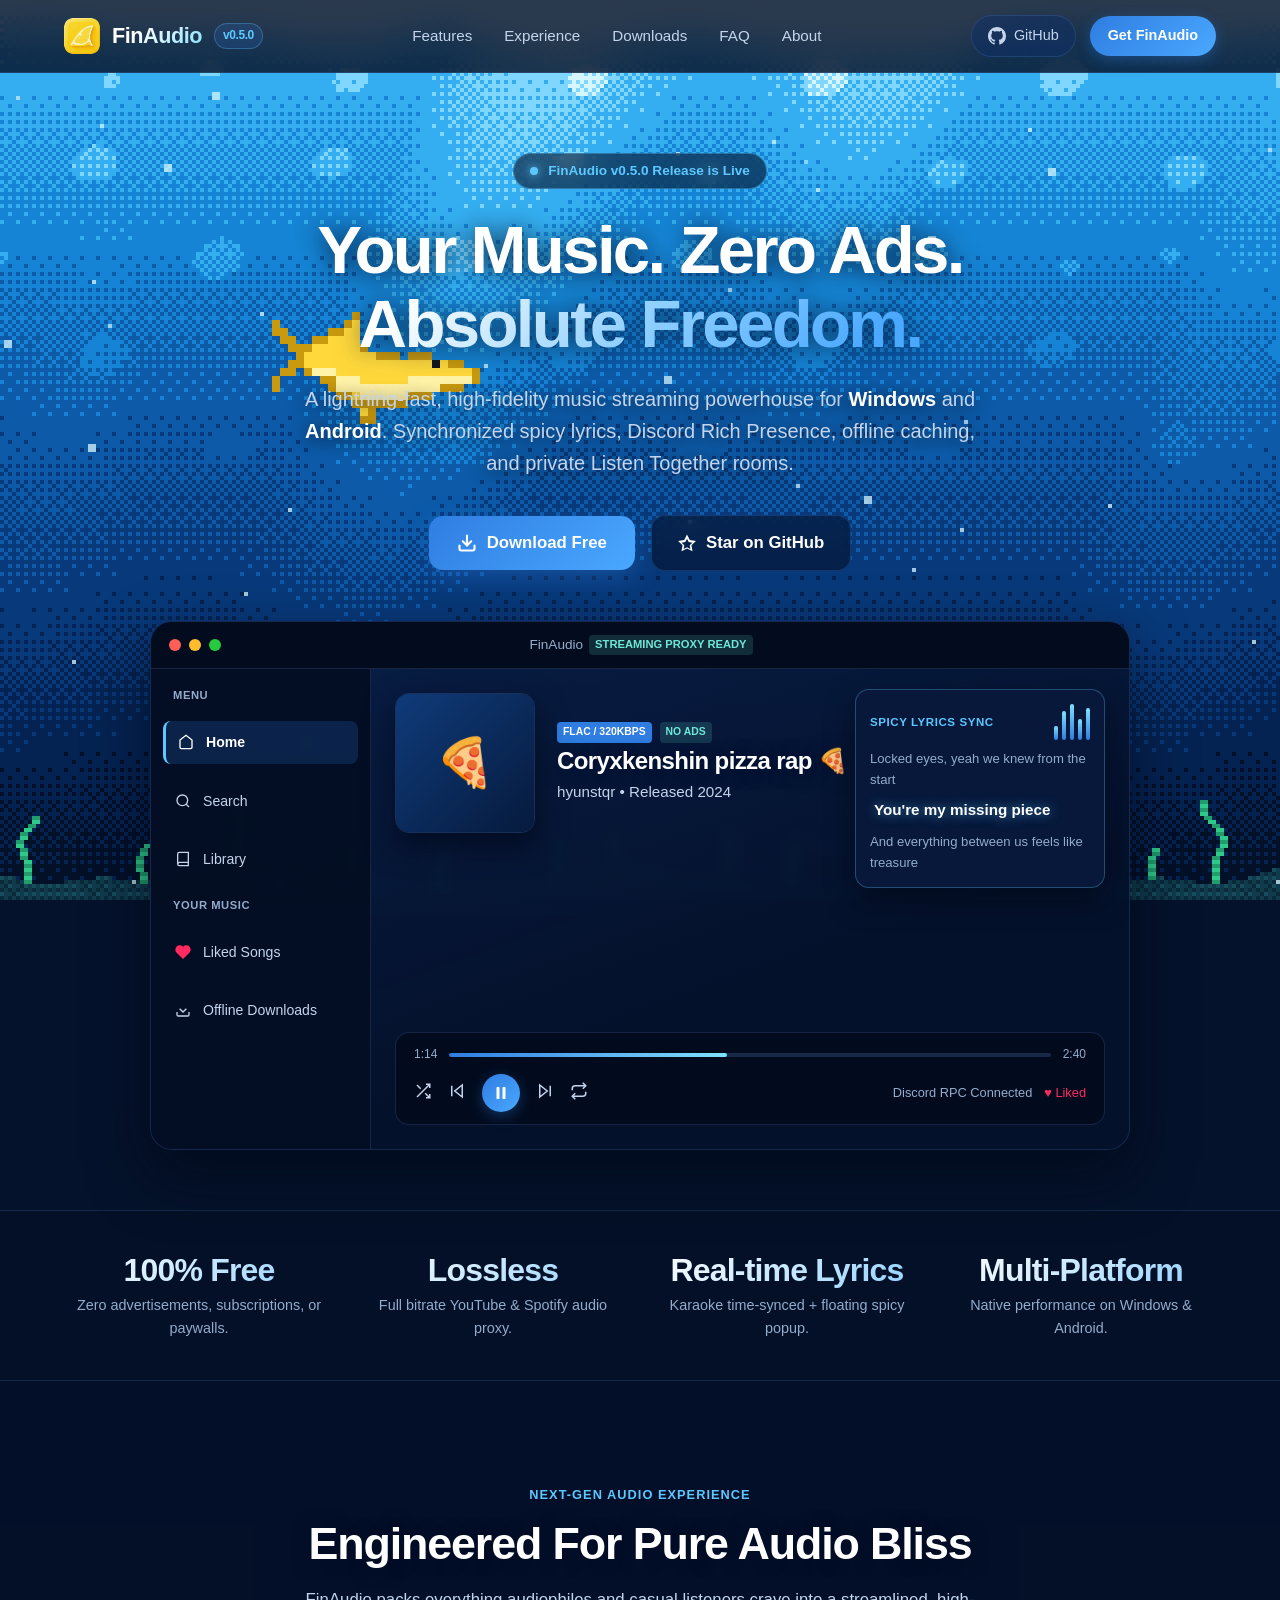
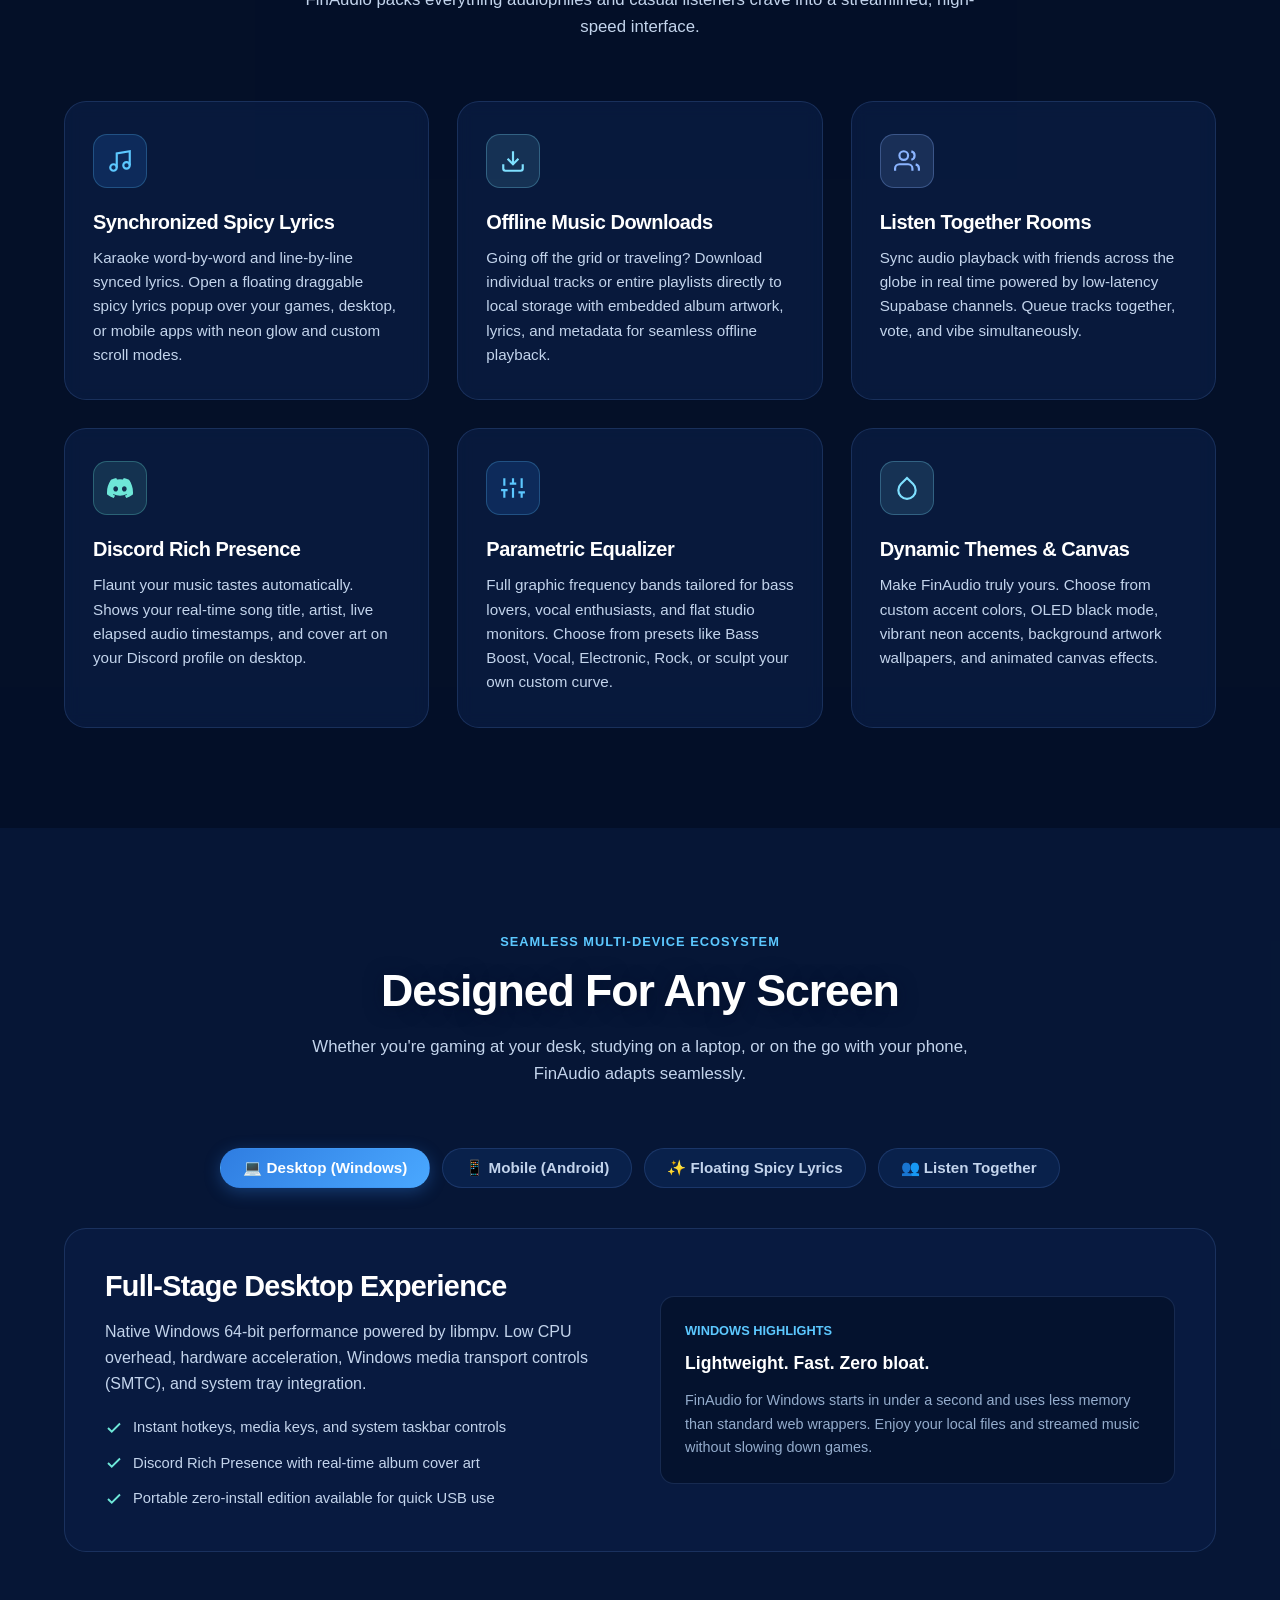
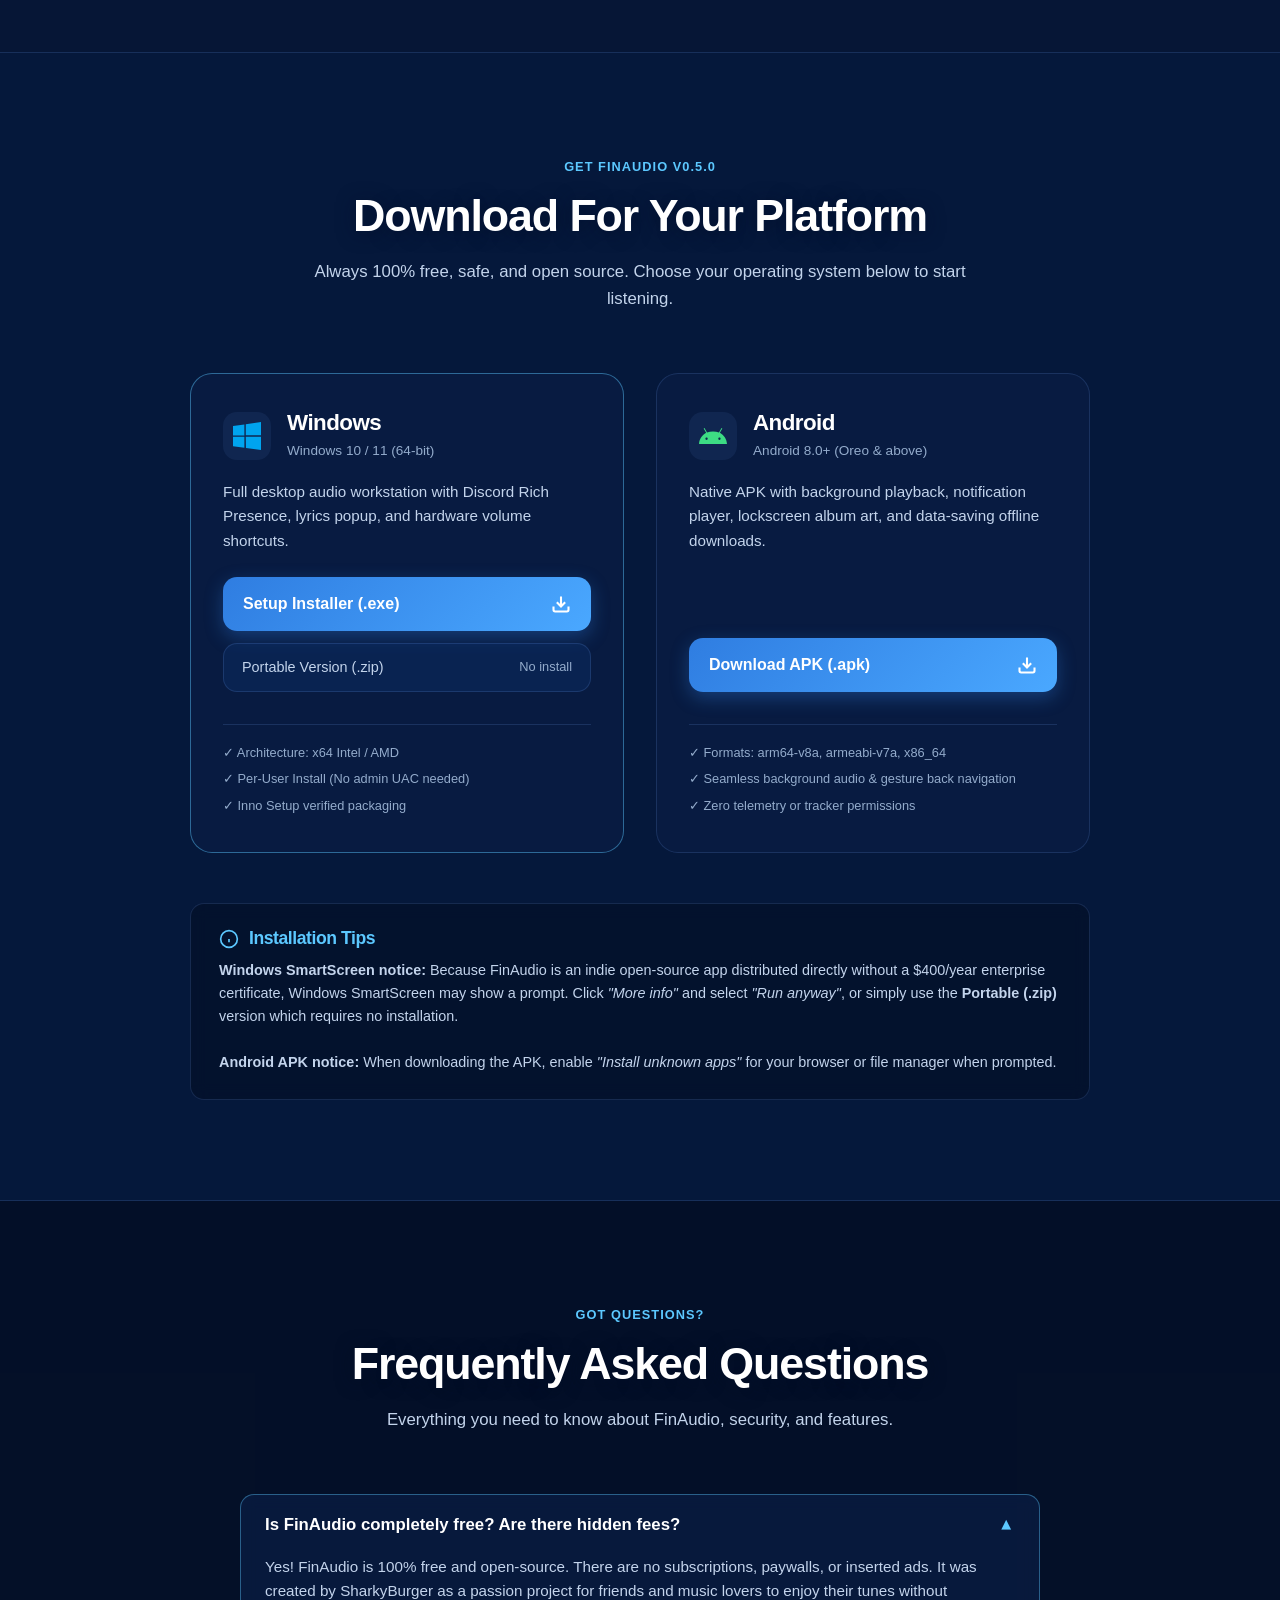
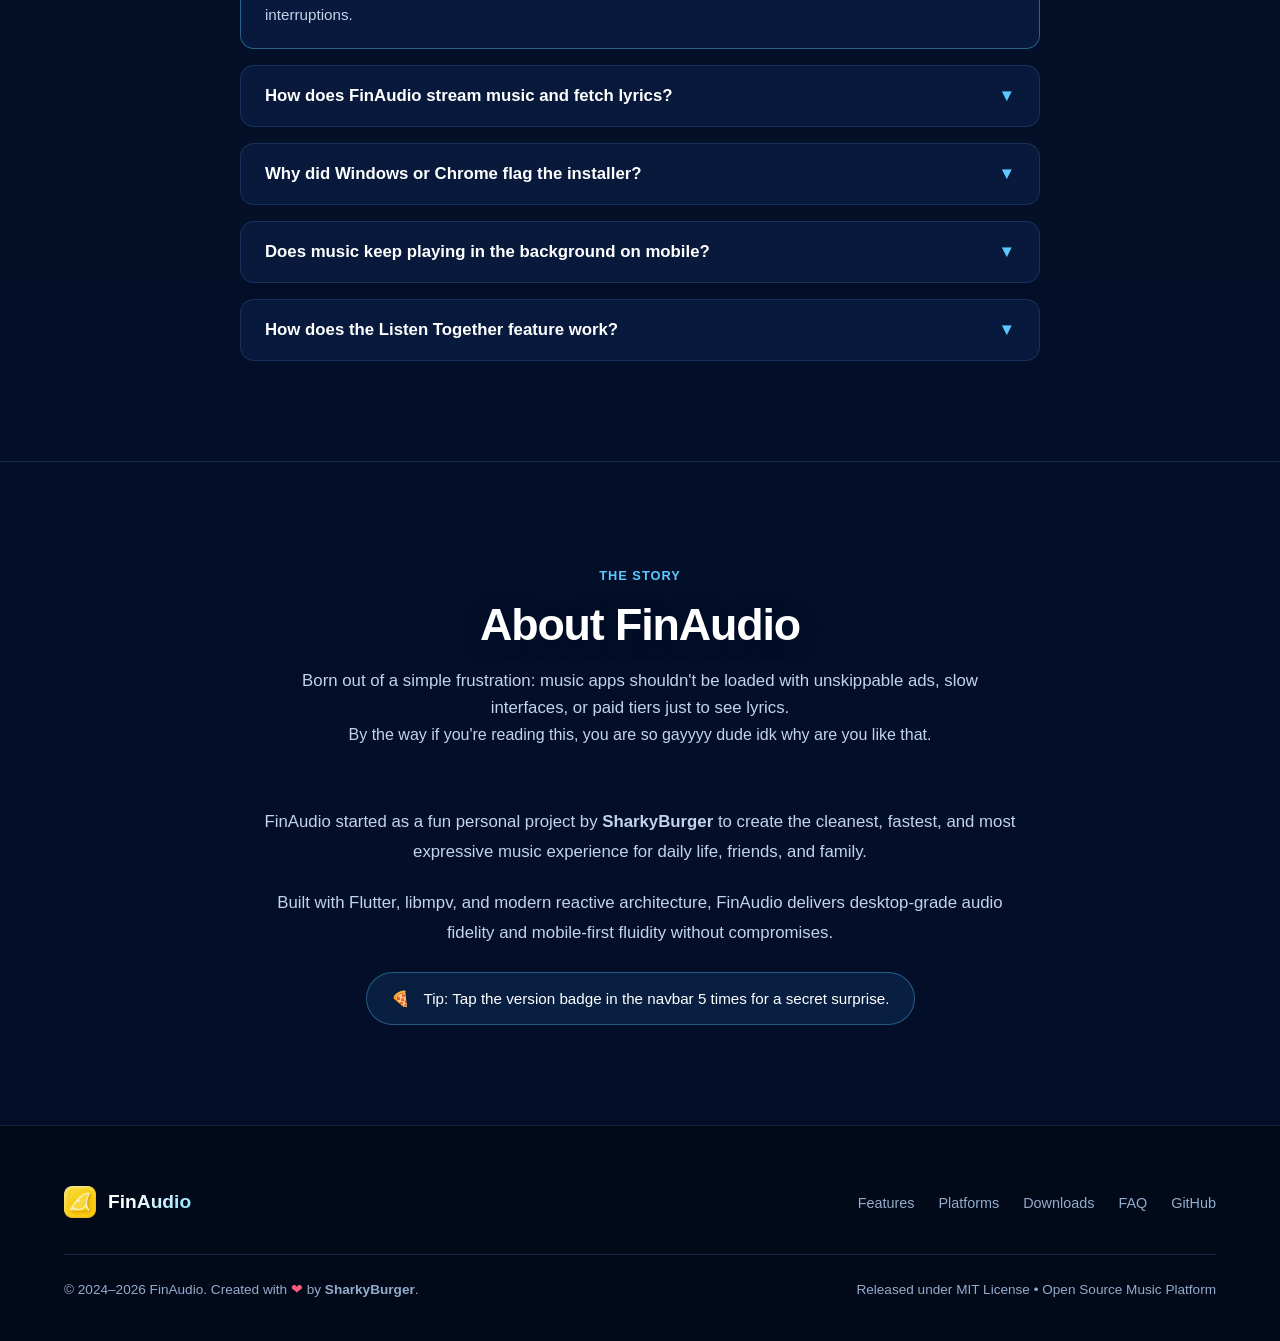
==== index.html @ af381842 "Enable direct installer, portable, and APK downloads without GitHub redirect" ====
<!DOCTYPE html>
<html lang="en">
<head>
  <meta charset="UTF-8">
  <meta name="viewport" content="width=device-width, initial-scale=1.0">
  <title>FinAudio — Your Music. Zero Ads. Absolute Freedom.</title>
  <meta name="description" content="Stream and download high-fidelity ad-free music for Windows and Android. Featuring time-synced spicy lyrics, Discord Rich Presence, built-in equalizer, and real-time Listen Together rooms.">
  <meta name="keywords" content="FinAudio, ad free music player, free music streaming, synchronized lyrics, discord rpc music player, open source audio player, windows music player, android music player">
  
  <!-- Open Graph / Meta -->
  <meta property="og:type" content="website">
  <meta property="og:title" content="FinAudio — Ad-Free Music Streaming & Synced Lyrics">
  <meta property="og:description" content="Stream and download high-fidelity ad-free music for Windows and Android with synchronized lyrics and Discord Rich Presence.">
  <meta property="og:image" content="assets/icon.png">
  <link rel="icon" type="image/png" href="assets/icon.png">

  <!-- Styles -->
  <link rel="stylesheet" href="styles.css">
  <link rel="stylesheet" href="theme'blue.css">
</head>
<body>
  <!-- Ambient Glow Effects -->
  <div class="ambient-glow">
    <div class="orb-1"></div>
    <div class="orb-2"></div>
    <div class="orb-3"></div>
  </div>

  <!-- Navbar -->
  <header class="navbar">
    <div class="container nav-container">
      <div class="nav-brand easter-trigger" title="FinAudio v0.5.0">
        <img src="assets/icon.png" alt="FinAudio Icon" class="brand-icon">
        <span class="brand-gradient">FinAudio</span>
        <span class="nav-tag">v0.5.0</span>
      </div>

      <nav>
        <ul class="nav-links">
          <li><a href="#features">Features</a></li>
          <li><a href="#experience">Experience</a></li>
          <li><a href="#downloads">Downloads</a></li>
          <li><a href="#faq">FAQ</a></li>
          <li><a href="#about">About</a></li>
        </ul>
      </nav>

      <div class="nav-actions">
        <a href="https://github.com/SharkyBurger/FinAudio" target="_blank" rel="noopener noreferrer" class="btn-github">
          <svg width="18" height="18" viewBox="0 0 24 24" fill="currentColor">
            <path d="M12 0C5.37 0 0 5.37 0 12c0 5.31 3.435 9.795 8.205 11.385.6.105.825-.255.825-.57 0-.285-.015-1.23-.015-2.235-3.015.555-3.795-.735-4.035-1.41-.135-.345-.72-1.41-1.23-1.695-.42-.225-1.02-.78-.015-.795.945-.015 1.62.87 1.845 1.23 1.08 1.815 2.805 1.305 3.495.99.105-.78.42-1.305.765-1.605-2.67-.3-5.46-1.335-5.46-5.925 0-1.305.465-2.385 1.23-3.225-.12-.3-.54-1.53.12-3.18 0 0 1.005-.315 3.3 1.23.96-.27 1.98-.405 3-.405s2.04.135 3 .405c2.295-1.56 3.3-1.23 3.3-1.23.66 1.65.24 2.88.12 3.18.765.84 1.23 1.905 1.23 3.225 0 4.605-2.805 5.625-5.475 5.925.435.375.81 1.095.81 2.22 0 1.605-.015 2.895-.015 3.3 0 .315.225.69.825.57A12.02 12.02 0 0024 12c0-6.63-5.37-12-12-12z"/>
          </svg>
          <span>GitHub</span>
        </a>
        <a href="#downloads" class="btn-nav-download">Get FinAudio</a>
        <button class="mobile-toggle" aria-label="Toggle navigation">☰</button>
      </div>
    </div>
  </header>

  <!-- Hero Section -->
  <section class="hero">
    <div class="container">
      <div class="hero-badge-wrap">
        <div class="hero-badge easter-trigger">
          <span class="pulse-dot"></span>
          <span>FinAudio v0.5.0 Release is Live</span>
        </div>
      </div>

      <h1 class="hero-title">
        Your Music. Zero Ads.<br>
        <span class="text-gradient">Absolute Freedom.</span>
      </h1>

      <p class="hero-subtitle">
        A lightning-fast, high-fidelity music streaming powerhouse for <strong>Windows</strong> and <strong>Android</strong>. 
        Synchronized spicy lyrics, Discord Rich Presence, offline caching, and private Listen Together rooms.
      </p>

      <div class="hero-cta">
        <a href="#downloads" class="btn-primary">
          <svg width="20" height="20" viewBox="0 0 24 24" fill="none" stroke="currentColor" stroke-width="2.5" stroke-linecap="round" stroke-linejoin="round">
            <path d="M21 15v4a2 2 0 0 1-2 2H5a2 2 0 0 1-2-2v-4"/>
            <polyline points="7 10 12 15 17 10"/>
            <line x1="12" y1="15" x2="12" y2="3"/>
          </svg>
          <span>Download Free</span>
        </a>
        <a href="https://github.com/SharkyBurger/FinAudio" target="_blank" rel="noopener noreferrer" class="btn-secondary">
          <svg width="18" height="18" viewBox="0 0 24 24" fill="currentColor">
            <path d="M12 .587l3.668 7.431 8.2 1.192-5.934 5.784 1.399 8.163-7.333-3.856-7.333 3.856 1.399-8.163-5.934-5.784 8.2-1.192zm0 5.702l-2.232 4.523-4.992.726 3.613 3.521-.852 4.968 4.463-2.346 4.463 2.346-.852-4.968 3.613-3.521-4.992-.726z"/>
          </svg>
          <span>Star on GitHub</span>
        </a>
      </div>

      <!-- Hero App Frame Mockup -->
      <div class="hero-mockup-wrapper">
        <div class="mockup-glow"></div>
        <div class="app-window-frame">
          <div class="window-titlebar">
            <div class="traffic-lights">
              <span class="traffic-light close"></span>
              <span class="traffic-light min"></span>
              <span class="traffic-light max"></span>
            </div>
            <div class="window-title">
              <span>FinAudio</span>
              <span class="window-badge">STREAMING PROXY READY</span>
            </div>
            <div style="width: 50px;"></div>
          </div>

          <div class="app-window-body">
            <!-- Sidebar -->
            <div class="app-sidebar">
              <span class="sidebar-category">Menu</span>
              <div class="sidebar-item active">
                <svg width="16" height="16" viewBox="0 0 24 24" fill="none" stroke="currentColor" stroke-width="2"><path d="M3 9l9-7 9 7v11a2 2 0 0 1-2 2H5a2 2 0 0 1-2-2z"/></svg>
                <span>Home</span>
              </div>
              <div class="sidebar-item">
                <svg width="16" height="16" viewBox="0 0 24 24" fill="none" stroke="currentColor" stroke-width="2"><circle cx="11" cy="11" r="8"/><line x1="21" y1="21" x2="16.65" y2="16.65"/></svg>
                <span>Search</span>
              </div>
              <div class="sidebar-item">
                <svg width="16" height="16" viewBox="0 0 24 24" fill="none" stroke="currentColor" stroke-width="2"><path d="M4 19.5A2.5 2.5 0 0 1 6.5 17H20"/><path d="M6.5 2H20v20H6.5A2.5 2.5 0 0 1 4 19.5v-15A2.5 2.5 0 0 1 6.5 2z"/></svg>
                <span>Library</span>
              </div>
              <span class="sidebar-category">Your Music</span>
              <div class="sidebar-item">
                <svg width="16" height="16" viewBox="0 0 24 24" fill="#ff2a5f" stroke="#ff2a5f" stroke-width="2"><path d="M20.84 4.61a5.5 5.5 0 0 0-7.78 0L12 5.67l-1.06-1.06a5.5 5.5 0 0 0-7.78 7.78l1.06 1.06L12 21.23l7.78-7.78 1.06-1.06a5.5 5.5 0 0 0 0-7.78z"/></svg>
                <span>Liked Songs</span>
              </div>
              <div class="sidebar-item">
                <svg width="16" height="16" viewBox="0 0 24 24" fill="none" stroke="currentColor" stroke-width="2"><path d="M21 15v4a2 2 0 0 1-2 2H5a2 2 0 0 1-2-2v-4"/><polyline points="7 10 12 15 17 10"/></svg>
                <span>Offline Downloads</span>
              </div>
            </div>

            <!-- Main Stage -->
            <div class="app-main-stage">
              <div class="mockup-now-playing">
                <div class="album-art-wrap">
                  <div class="album-art-img">🍕</div>
                </div>
                <div class="track-info-header">
                  <div class="track-badge-row">
                    <span class="high-res-badge">FLAC / 320kbps</span>
                    <span class="source-badge">NO ADS</span>
                  </div>
                  <h2 class="track-title">Coryxkenshin pizza rap 🍕</h2>
                  <p class="track-artist">hyunstqr • Released 2024</p>
                </div>
              </div>

              <!-- Floating Lyrics Overlay inside preview -->
              <div class="floating-lyrics-card">
                <div class="lyrics-header">
                  <span>Spicy Lyrics Sync</span>
                  <div class="visualizer-bars">
                    <div class="viz-bar"></div>
                    <div class="viz-bar"></div>
                    <div class="viz-bar"></div>
                    <div class="viz-bar"></div>
                    <div class="viz-bar"></div>
                  </div>
                </div>
                <div class="lyrics-line" id="mockupNextLyric">Locked eyes, yeah we knew from the start</div>
                <div class="lyrics-line active" id="mockupActiveLyric">You're my missing piece</div>
                <div class="lyrics-line">And everything between us feels like treasure</div>
              </div>

              <!-- Mini-Player bar -->
              <div class="app-player-bar">
                <div class="scrubber-row">
                  <span id="scrubberCurrentTime">1:12</span>
                  <div class="scrubber-track">
                    <div class="scrubber-fill"></div>
                  </div>
                  <span>2:40</span>
                </div>
                <div class="player-controls-row">
                  <div class="playback-buttons">
                    <button class="btn-ctrl" title="Shuffle">
                      <svg width="18" height="18" viewBox="0 0 24 24" fill="none" stroke="currentColor" stroke-width="2"><polyline points="16 3 21 3 21 8"/><line x1="4" y1="20" x2="21" y2="3"/><polyline points="21 16 21 21 16 21"/><line x1="15" y1="15" x2="21" y2="21"/><line x1="4" y1="4" x2="9" y2="9"/></svg>
                    </button>
                    <button class="btn-ctrl" title="Previous">
                      <svg width="18" height="18" viewBox="0 0 24 24" fill="none" stroke="currentColor" stroke-width="2"><polygon points="19 20 9 12 19 4 19 20"/><line x1="5" y1="19" x2="5" y2="5"/></svg>
                    </button>
                    <button class="btn-play-circle" id="mockupPlayBtn" title="Play / Pause">
                      <svg width="18" height="18" viewBox="0 0 24 24" fill="currentColor">
                        <rect x="6" y="4" width="4" height="16" rx="1"/>
                        <rect x="14" y="4" width="4" height="16" rx="1"/>
                      </svg>
                    </button>
                    <button class="btn-ctrl" title="Next">
                      <svg width="18" height="18" viewBox="0 0 24 24" fill="none" stroke="currentColor" stroke-width="2"><polygon points="5 4 15 12 5 20 5 4"/><line x1="19" y1="5" x2="19" y2="19"/></svg>
                    </button>
                    <button class="btn-ctrl" title="Repeat">
                      <svg width="18" height="18" viewBox="0 0 24 24" fill="none" stroke="currentColor" stroke-width="2"><polyline points="17 1 21 5 17 9"/><path d="M3 11V9a4 4 0 0 1 4-4h14"/><polyline points="7 23 3 19 7 15"/><path d="M21 13v2a4 4 0 0 1-4 4H3"/></svg>
                    </button>
                  </div>
                  <div style="display: flex; align-items: center; gap: 12px; color: var(--text-muted); font-size: 0.8rem;">
                    <span>Discord RPC Connected</span>
                    <span style="color: #ff2a5f;">♥ Liked</span>
                  </div>
                </div>
              </div>
            </div>
          </div>
        </div>
      </div>
    </div>
  </section>

  <!-- Stats Ribbon -->
  <section class="stats-strip">
    <div class="container">
      <div class="stats-grid">
        <div class="stat-item">
          <h3>100% Free</h3>
          <p>Zero advertisements, subscriptions, or paywalls.</p>
        </div>
        <div class="stat-item">
          <h3>Lossless</h3>
          <p>Full bitrate YouTube & Spotify audio proxy.</p>
        </div>
        <div class="stat-item">
          <h3>Real-time Lyrics</h3>
          <p>Karaoke time-synced + floating spicy popup.</p>
        </div>
        <div class="stat-item">
          <h3>Multi-Platform</h3>
          <p>Native performance on Windows & Android.</p>
        </div>
      </div>
    </div>
  </section>

  <!-- Core Features Section -->
  <section class="section" id="features">
    <div class="container">
      <div class="section-header">
        <span class="section-tag">Next-Gen Audio Experience</span>
        <h2 class="section-title">Engineered For Pure Audio Bliss</h2>
        <p class="section-desc">
          FinAudio packs everything audiophiles and casual listeners crave into a streamlined, high-speed interface.
        </p>
      </div>

      <div class="features-grid">
        <!-- Feature 1 -->
        <div class="feature-card">
          <div>
            <div class="feature-icon-wrap">
              <svg width="26" height="26" viewBox="0 0 24 24" fill="none" stroke="currentColor" stroke-width="2">
                <path d="M9 18V5l12-2v13"/><circle cx="6" cy="18" r="3"/><circle cx="18" cy="16" r="3"/>
              </svg>
            </div>
            <h3 class="feature-title">Synchronized Spicy Lyrics</h3>
            <p class="feature-desc">
              Karaoke word-by-word and line-by-line synced lyrics. Open a floating draggable spicy lyrics popup over your games, desktop, or mobile apps with neon glow and custom scroll modes.
            </p>
          </div>
        </div>

        <!-- Feature 2 -->
        <div class="feature-card">
          <div>
            <div class="feature-icon-wrap cyan">
              <svg width="26" height="26" viewBox="0 0 24 24" fill="none" stroke="currentColor" stroke-width="2">
                <path d="M21 15v4a2 2 0 0 1-2 2H5a2 2 0 0 1-2-2v-4"/><polyline points="7 10 12 15 17 10"/><line x1="12" y1="15" x2="12" y2="3"/>
              </svg>
            </div>
            <h3 class="feature-title">Offline Music Downloads</h3>
            <p class="feature-desc">
              Going off the grid or traveling? Download individual tracks or entire playlists directly to local storage with embedded album artwork, lyrics, and metadata for seamless offline playback.
            </p>
          </div>
        </div>

        <!-- Feature 3 -->
        <div class="feature-card">
          <div>
            <div class="feature-icon-wrap purple">
              <svg width="26" height="26" viewBox="0 0 24 24" fill="none" stroke="currentColor" stroke-width="2">
                <path d="M17 21v-2a4 4 0 0 0-4-4H5a4 4 0 0 0-4 4v2"/><circle cx="9" cy="7" r="4"/><path d="M23 21v-2a4 4 0 0 0-3-3.87"/><path d="M16 3.13a4 4 0 0 1 0 7.75"/>
              </svg>
            </div>
            <h3 class="feature-title">Listen Together Rooms</h3>
            <p class="feature-desc">
              Sync audio playback with friends across the globe in real time powered by low-latency Supabase channels. Queue tracks together, vote, and vibe simultaneously.
            </p>
          </div>
        </div>

        <!-- Feature 4 -->
        <div class="feature-card">
          <div>
            <div class="feature-icon-wrap green">
              <svg width="26" height="26" viewBox="0 0 24 24" fill="currentColor">
                <path d="M20.317 4.37a19.791 19.791 0 0 0-4.885-1.515.074.074 0 0 0-.079.037c-.21.375-.444.864-.608 1.25a18.27 18.27 0 0 0-5.487 0 12.64 12.64 0 0 0-.617-1.25.077.077 0 0 0-.079-.037A19.736 19.736 0 0 0 3.677 4.37a.07.07 0 0 0-.032.027C.533 9.046-.32 13.58.099 18.057a.082.082 0 0 0 .031.057 19.9 19.9 0 0 0 5.993 3.03.078.078 0 0 0 .084-.028c.462-.63.874-1.295 1.226-1.994.021-.041.001-.09-.041-.106a13.107 13.107 0 0 1-1.872-.892.077.077 0 0 1-.008-.128 10.2 10.2 0 0 0 .372-.292.074.074 0 0 1 .077-.01c3.929 1.793 8.18 1.793 12.061 0a.074.074 0 0 1 .078.01c.12.098.246.198.373.292a.077.077 0 0 1-.006.127 12.299 12.299 0 0 1-1.873.894.077.077 0 0 0-.041.107c.36.698.772 1.362 1.225 1.993a.076.076 0 0 0 .084.028 19.839 19.839 0 0 0 6.002-3.03.077.077 0 0 0 .032-.054c.5-5.177-.838-9.674-3.549-13.66a.061.061 0 0 0-.031-.028zM8.02 15.33c-1.183 0-2.157-1.085-2.157-2.419 0-1.333.956-2.419 2.157-2.419 1.21 0 2.176 1.096 2.157 2.42 0 1.333-.956 2.418-2.157 2.418zm7.975 0c-1.183 0-2.157-1.085-2.157-2.419 0-1.333.955-2.419 2.157-2.419 1.21 0 2.176 1.096 2.157 2.42 0 1.333-.946 2.418-2.157 2.418z"/>
              </svg>
            </div>
            <h3 class="feature-title">Discord Rich Presence</h3>
            <p class="feature-desc">
              Flaunt your music tastes automatically. Shows your real-time song title, artist, live elapsed audio timestamps, and cover art on your Discord profile on desktop.
            </p>
          </div>
        </div>

        <!-- Feature 5 -->
        <div class="feature-card">
          <div>
            <div class="feature-icon-wrap">
              <svg width="26" height="26" viewBox="0 0 24 24" fill="none" stroke="currentColor" stroke-width="2">
                <line x1="4" y1="21" x2="4" y2="14"/><line x1="4" y1="10" x2="4" y2="3"/><line x1="12" y1="21" x2="12" y2="12"/><line x1="12" y1="8" x2="12" y2="3"/><line x1="20" y1="21" x2="20" y2="16"/><line x1="20" y1="12" x2="20" y2="3"/><line x1="1" y1="14" x2="7" y2="14"/><line x1="9" y1="8" x2="15" y2="8"/><line x1="17" y1="16" x2="23" y2="16"/>
              </svg>
            </div>
            <h3 class="feature-title">Parametric Equalizer</h3>
            <p class="feature-desc">
              Full graphic frequency bands tailored for bass lovers, vocal enthusiasts, and flat studio monitors. Choose from presets like Bass Boost, Vocal, Electronic, Rock, or sculpt your own custom curve.
            </p>
          </div>
        </div>

        <!-- Feature 6 -->
        <div class="feature-card">
          <div>
            <div class="feature-icon-wrap cyan">
              <svg width="26" height="26" viewBox="0 0 24 24" fill="none" stroke="currentColor" stroke-width="2">
                <path d="M12 2.69l5.66 5.66a8 8 0 1 1-11.31 0z"/>
              </svg>
            </div>
            <h3 class="feature-title">Dynamic Themes & Canvas</h3>
            <p class="feature-desc">
              Make FinAudio truly yours. Choose from custom accent colors, OLED black mode, vibrant neon accents, background artwork wallpapers, and animated canvas effects.
            </p>
          </div>
        </div>
      </div>
    </div>
  </section>

  <!-- Interactive Experience Showcase -->
  <section class="section" id="experience" style="background: rgba(14, 16, 22, 0.4);">
    <div class="container">
      <div class="section-header">
        <span class="section-tag">Seamless Multi-Device Ecosystem</span>
        <h2 class="section-title">Designed For Any Screen</h2>
        <p class="section-desc">
          Whether you're gaming at your desk, studying on a laptop, or on the go with your phone, FinAudio adapts seamlessly.
        </p>
      </div>

      <div class="experience-tabs-header">
        <button class="exp-tab-btn active" data-target="exp-desktop">💻 Desktop (Windows)</button>
        <button class="exp-tab-btn" data-target="exp-mobile">📱 Mobile (Android)</button>
        <button class="exp-tab-btn" data-target="exp-lyrics">✨ Floating Spicy Lyrics</button>
        <button class="exp-tab-btn" data-target="exp-sync">👥 Listen Together</button>
      </div>

      <!-- Tab Content: Desktop -->
      <div class="exp-tab-content active" id="exp-desktop">
        <div class="exp-text">
          <h3>Full-Stage Desktop Experience</h3>
          <p>
            Native Windows 64-bit performance powered by libmpv. Low CPU overhead, hardware acceleration, Windows media transport controls (SMTC), and system tray integration.
          </p>
          <ul class="exp-feature-list">
            <li>
              <svg width="18" height="18" viewBox="0 0 24 24" fill="none" stroke="currentColor" stroke-width="2.5"><polyline points="20 6 9 17 4 12"/></svg>
              <span>Instant hotkeys, media keys, and system taskbar controls</span>
            </li>
            <li>
              <svg width="18" height="18" viewBox="0 0 24 24" fill="none" stroke="currentColor" stroke-width="2.5"><polyline points="20 6 9 17 4 12"/></svg>
              <span>Discord Rich Presence with real-time album cover art</span>
            </li>
            <li>
              <svg width="18" height="18" viewBox="0 0 24 24" fill="none" stroke="currentColor" stroke-width="2.5"><polyline points="20 6 9 17 4 12"/></svg>
              <span>Portable zero-install edition available for quick USB use</span>
            </li>
          </ul>
        </div>
        <div class="exp-visual-card">
          <div style="font-size: 0.8rem; color: var(--accent-rose); font-weight: 700; margin-bottom: 8px;">WINDOWS HIGHLIGHTS</div>
          <div style="font-size: 1.1rem; font-weight: 700; margin-bottom: 12px;">Lightweight. Fast. Zero bloat.</div>
          <p style="font-size: 0.9rem; color: var(--text-muted); line-height: 1.6;">
            FinAudio for Windows starts in under a second and uses less memory than standard web wrappers. Enjoy your local files and streamed music without slowing down games.
          </p>
        </div>
      </div>

      <!-- Tab Content: Mobile -->
      <div class="exp-tab-content" id="exp-mobile">
        <div class="exp-text">
          <h3>Android Mobile Powerhouse</h3>
          <p>
            Smooth gesture-friendly navigation with full background audio playback. Music keeps streaming seamlessly even when your phone is locked or you're multitasking.
          </p>
          <ul class="exp-feature-list">
            <li>
              <svg width="18" height="18" viewBox="0 0 24 24" fill="none" stroke="currentColor" stroke-width="2.5"><polyline points="20 6 9 17 4 12"/></svg>
              <span>Android notification shade & lockscreen playback controls</span>
            </li>
            <li>
              <svg width="18" height="18" viewBox="0 0 24 24" fill="none" stroke="currentColor" stroke-width="2.5"><polyline points="20 6 9 17 4 12"/></svg>
              <span>Intelligent back button navigation stack with anti-accidental exit</span>
            </li>
            <li>
              <svg width="18" height="18" viewBox="0 0 24 24" fill="none" stroke="currentColor" stroke-width="2.5"><polyline points="20 6 9 17 4 12"/></svg>
              <span>Offline download manager for data-free listening on transit</span>
            </li>
          </ul>
        </div>
        <div class="exp-visual-card">
          <div style="font-size: 0.8rem; color: var(--accent-cyan); font-weight: 700; margin-bottom: 8px;">MOBILE OPTIMIZED</div>
          <div style="font-size: 1.1rem; font-weight: 700; margin-bottom: 12px;">Built for Battery & Flow</div>
          <p style="font-size: 0.9rem; color: var(--text-muted); line-height: 1.6;">
            Optimized stream buffering consumes minimal battery life and background data while providing instantaneous track transitions.
          </p>
        </div>
      </div>

      <!-- Tab Content: Spicy Lyrics -->
      <div class="exp-tab-content" id="exp-lyrics">
        <div class="exp-text">
          <h3>Floating Spicy Lyrics Popup</h3>
          <p>
            Never lose your place during karaoke sessions. Pin a floating, draggable, resizable lyrics popup on top of all windows with neon glowing highlights and independent scrolling.
          </p>
          <ul class="exp-feature-list">
            <li>
              <svg width="18" height="18" viewBox="0 0 24 24" fill="none" stroke="currentColor" stroke-width="2.5"><polyline points="20 6 9 17 4 12"/></svg>
              <span>Real-time LRC syllable and line synchronization</span>
            </li>
            <li>
              <svg width="18" height="18" viewBox="0 0 24 24" fill="none" stroke="currentColor" stroke-width="2.5"><polyline points="20 6 9 17 4 12"/></svg>
              <span>Custom neon glow, font size, and transparency controls</span>
            </li>
            <li>
              <svg width="18" height="18" viewBox="0 0 24 24" fill="none" stroke="currentColor" stroke-width="2.5"><polyline points="20 6 9 17 4 12"/></svg>
              <span>Manual browse mode with one-click "Sync to audio" button</span>
            </li>
          </ul>
        </div>
        <div class="exp-visual-card">
          <div style="font-size: 0.8rem; color: var(--accent-rose); font-weight: 700; margin-bottom: 8px;">KARAOKE REVOLUTION</div>
          <div style="font-size: 1.1rem; font-weight: 700; margin-bottom: 12px;">Sing Along Anywhere</div>
          <p style="font-size: 0.9rem; color: var(--text-muted); line-height: 1.6;">
            Sing your favorite tracks while browsing Discord or gaming. The spicy lyrics popup stays right where you place it without getting in your way.
          </p>
        </div>
      </div>

      <!-- Tab Content: Listen Together -->
      <div class="exp-tab-content" id="exp-sync">
        <div class="exp-text">
          <h3>Synchronized Listening Rooms</h3>
          <p>
            Share an audio vibe session with friends no matter where they are. Join or host private rooms with synchronized play, pause, and seek commands in milliseconds.
          </p>
          <ul class="exp-feature-list">
            <li>
              <svg width="18" height="18" viewBox="0 0 24 24" fill="none" stroke="currentColor" stroke-width="2.5"><polyline points="20 6 9 17 4 12"/></svg>
              <span>Realtime low-latency room connection via Supabase</span>
            </li>
            <li>
              <svg width="18" height="18" viewBox="0 0 24 24" fill="none" stroke="currentColor" stroke-width="2.5"><polyline points="20 6 9 17 4 12"/></svg>
              <span>Shared playlist queues and automatic participant sync</span>
            </li>
            <li>
              <svg width="18" height="18" viewBox="0 0 24 24" fill="none" stroke="currentColor" stroke-width="2.5"><polyline points="20 6 9 17 4 12"/></svg>
              <span>Cross-platform: Windows users can sync with Android users</span>
            </li>
          </ul>
        </div>
        <div class="exp-visual-card">
          <div style="font-size: 0.8rem; color: var(--accent-purple); font-weight: 700; margin-bottom: 8px;">SOCIAL AUDIO</div>
          <div style="font-size: 1.1rem; font-weight: 700; margin-bottom: 12px;">Stream As A Squad</div>
          <p style="font-size: 0.9rem; color: var(--text-muted); line-height: 1.6;">
            Tired of sharing music over choppy voice calls? Listen Together streams lossless audio directly to everyone's device simultaneously.
          </p>
        </div>
      </div>
    </div>
  </section>

  <!-- Downloads Section -->
  <section class="section download-section" id="downloads">
    <div class="container">
      <div class="section-header">
        <span class="section-tag">Get FinAudio v0.5.0</span>
        <h2 class="section-title">Download For Your Platform</h2>
        <p class="section-desc">
          Always 100% free, safe, and open source. Choose your operating system below to start listening.
        </p>
      </div>

      <div class="download-cards-grid">
        <!-- Windows Card -->
        <div class="download-card highlight" id="download-windows">
          <div>
            <div class="card-platform-header">
              <div class="platform-icon" style="color: #00a4ef;">
                <svg width="28" height="28" viewBox="0 0 24 24" fill="currentColor">
                  <path d="M0 3.449L9.75 2.1v9.451H0m10.949-9.602L24 0v11.4H10.949M0 12.6h9.75v9.451L0 20.699M10.949 12.6H24V24l-12.9-1.801"/>
                </svg>
              </div>
              <div class="platform-info">
                <h3>Windows</h3>
                <span>Windows 10 / 11 (64-bit)</span>
              </div>
            </div>
            <p class="download-card-desc">
              Full desktop audio workstation with Discord Rich Presence, lyrics popup, and hardware volume shortcuts.
            </p>
          </div>

          <div class="download-actions-wrap">
            <a href="downloads/FinAudio-Setup-v0.5.0.exe" download="FinAudio-Setup-v0.5.0.exe" class="btn-download-primary">
              <span>Setup Installer (.exe)</span>
              <svg width="20" height="20" viewBox="0 0 24 24" fill="none" stroke="currentColor" stroke-width="2.5"><path d="M21 15v4a2 2 0 0 1-2 2H5a2 2 0 0 1-2-2v-4"/><polyline points="7 10 12 15 17 10"/><line x1="12" y1="15" x2="12" y2="3"/></svg>
            </a>
            <a href="downloads/FinAudio-v0.5.0-Windows-Portable.zip" download="FinAudio-v0.5.0-Windows-Portable.zip" class="btn-download-sub">
              <span>Portable Version (.zip)</span>
              <span style="font-size: 0.8rem; color: var(--text-muted);">No install</span>
            </a>
            <div class="specs-list">
              <span>✓ Architecture: x64 Intel / AMD</span>
              <span>✓ Per-User Install (No admin UAC needed)</span>
              <span>✓ Inno Setup verified packaging</span>
            </div>
          </div>
        </div>

        <!-- Android Card -->
        <div class="download-card" id="download-android">
          <div>
            <div class="card-platform-header">
              <div class="platform-icon" style="color: #3ddc84;">
                <svg width="28" height="28" viewBox="0 0 24 24" fill="currentColor">
                  <path d="M17.523 15.3414c-.5511 0-.9993-.4486-.9993-.9997s.4482-.9993.9993-.9993c.551 0 .9993.4482.9993.9993.0001.5511-.4482.9997-.9993.9997m-11.046 0c-.5511 0-.9993-.4486-.9993-.9997s.4482-.9993.9993-.9993c.5511 0 .9993.4482.9993.9993 0 .5511-.4482.9997-.9993.9997m11.4045-6.02l1.9973-3.4592a.416.416 0 00-.1521-.5676.416.416 0 00-.5676.1521l-2.0223 3.503C15.5902 8.4116 13.8533 8.125 12 8.125c-1.8533 0-3.5902.2866-5.1368.8247L4.8409 5.4467a.4161.4161 0 00-.5677-.1521.4157.4157 0 00-.1521.5676l1.9973 3.4592C2.6889 11.1867.3432 14.6589 0 18.761h24c-.3432-4.1021-2.6889-7.5743-6.1185-9.4396"/>
                </svg>
              </div>
              <div class="platform-info">
                <h3>Android</h3>
                <span>Android 8.0+ (Oreo & above)</span>
              </div>
            </div>
            <p class="download-card-desc">
              Native APK with background playback, notification player, lockscreen album art, and data-saving offline downloads.
            </p>
          </div>

          <div class="download-actions-wrap">
            <a href="downloads/FinAudio-v0.5.0.apk" download="FinAudio-v0.5.0.apk" class="btn-download-primary">
              <span>Download APK (.apk)</span>
              <svg width="20" height="20" viewBox="0 0 24 24" fill="none" stroke="currentColor" stroke-width="2.5"><path d="M21 15v4a2 2 0 0 1-2 2H5a2 2 0 0 1-2-2v-4"/><polyline points="7 10 12 15 17 10"/><line x1="12" y1="15" x2="12" y2="3"/></svg>
            </a>
            <div class="specs-list">
              <span>✓ Formats: arm64-v8a, armeabi-v7a, x86_64</span>
              <span>✓ Seamless background audio & gesture back navigation</span>
              <span>✓ Zero telemetry or tracker permissions</span>
            </div>
          </div>
        </div>
      </div>

      <!-- Quick Installation Guide Box -->
      <div class="install-guide-box">
        <h4>
          <svg width="20" height="20" viewBox="0 0 24 24" fill="none" stroke="currentColor" stroke-width="2"><circle cx="12" cy="12" r="10"/><line x1="12" y1="16" x2="12" y2="12"/><line x1="12" y1="8" x2="12.01" y2="8"/></svg>
          Installation Tips
        </h4>
        <p>
          <strong>Windows SmartScreen notice:</strong> Because FinAudio is an indie open-source app distributed directly without a $400/year enterprise certificate, Windows SmartScreen may show a prompt. Click <em>"More info"</em> and select <em>"Run anyway"</em>, or simply use the <strong>Portable (.zip)</strong> version which requires no installation.
          <br><br>
          <strong>Android APK notice:</strong> When downloading the APK, enable <em>"Install unknown apps"</em> for your browser or file manager when prompted.
        </p>
      </div>
    </div>
  </section>

  <!-- FAQ Section -->
  <section class="section" id="faq">
    <div class="container">
      <div class="section-header">
        <span class="section-tag">Got Questions?</span>
        <h2 class="section-title">Frequently Asked Questions</h2>
        <p class="section-desc">Everything you need to know about FinAudio, security, and features.</p>
      </div>

      <div class="faq-wrap">
        <div class="faq-item open">
          <button class="faq-question">
            <span>Is FinAudio completely free? Are there hidden fees?</span>
            <span class="faq-icon">▼</span>
          </button>
          <div class="faq-answer">
            <p>
              Yes! FinAudio is 100% free and open-source. There are no subscriptions, paywalls, or inserted ads. It was created by SharkyBurger as a passion project for friends and music lovers to enjoy their tunes without interruptions.
            </p>
          </div>
        </div>

        <div class="faq-item">
          <button class="faq-question">
            <span>How does FinAudio stream music and fetch lyrics?</span>
            <span class="faq-icon">▼</span>
          </button>
          <div class="faq-answer">
            <p>
              FinAudio connects to YouTube Music and Spotify metadata to deliver full album art, artist information, and high-bitrate audio streams. Real-time lyrics are automatically fetched and synced via comprehensive LRC databases.
            </p>
          </div>
        </div>

        <div class="faq-item">
          <button class="faq-question">
            <span>Why did Windows or Chrome flag the installer?</span>
            <span class="faq-icon">▼</span>
          </button>
          <div class="faq-answer">
            <p>
              Major antivirus systems and Windows SmartScreen use automated heuristic scanners that flag newly compiled, unsigned executable installers. FinAudio is completely safe and open-source. To bypass installer alerts entirely, you can download the <strong>Portable (.zip)</strong> edition, which does not require running a setup installer.
            </p>
          </div>
        </div>

        <div class="faq-item">
          <button class="faq-question">
            <span>Does music keep playing in the background on mobile?</span>
            <span class="faq-icon">▼</span>
          </button>
          <div class="faq-answer">
            <p>
              Absolutely. FinAudio for Android integrates directly with the Android MediaSession service. Your music will continue playing with your screen turned off, while using other apps, or when minimized.
            </p>
          </div>
        </div>

        <div class="faq-item">
          <button class="faq-question">
            <span>How does the Listen Together feature work?</span>
            <span class="faq-icon">▼</span>
          </button>
          <div class="faq-answer">
            <p>
              Listen Together allows you to create or join a room with a unique room code. When you press play, pause, or seek, the command synchronizes to everyone in the room in real time using Supabase Realtime WebSocket channels.
            </p>
          </div>
        </div>
      </div>
    </div>
  </section>

  <!-- About Section -->
  <section class="section" id="about" style="border-top: 1px solid var(--border-subtle);">
    <div class="container">
      <div class="section-header">
        <span class="section-tag">The Story</span>
        <h2 class="section-title">About FinAudio</h2>
        <p class="section-desc">
          Born out of a simple frustration: music apps shouldn't be loaded with unskippable ads, slow interfaces, or paid tiers just to see lyrics.
        </p>
        <p>By the way if you're reading this, you are so gayyyy dude idk why are you like that.</p>
      </div>

      <div style="max-width: 760px; margin: 0 auto; text-align: center; color: var(--text-secondary); font-size: 1.05rem; line-height: 1.8;">
        <p style="margin-bottom: 20px;">
          FinAudio started as a fun personal project by <strong>SharkyBurger</strong> to create the cleanest, fastest, and most expressive music experience for daily life, friends, and family.
        </p>
        <p style="margin-bottom: 24px;">
          Built with Flutter, libmpv, and modern reactive architecture, FinAudio delivers desktop-grade audio fidelity and mobile-first fluidity without compromises.
        </p>
        <div style="display: inline-flex; align-items: center; gap: 14px; background: rgba(255, 42, 95, 0.1); border: 1px solid rgba(255, 42, 95, 0.3); padding: 12px 24px; border-radius: var(--radius-full); color: #fff; font-size: 0.95rem;">
          <span>🍕</span>
          <span>Tip: Tap the version badge in the navbar 5 times for a secret surprise.</span>
        </div>
      </div>
    </div>
  </section>

  <!-- Footer -->
  <footer class="footer">
    <div class="container">
      <div class="footer-top">
        <div class="footer-brand easter-trigger">
          <img src="assets/icon.png" alt="FinAudio" style="width: 32px; height: 32px; border-radius: 6px;">
          <span class="brand-gradient">FinAudio</span>
        </div>

        <ul class="footer-nav">
          <li><a href="#features">Features</a></li>
          <li><a href="#experience">Platforms</a></li>
          <li><a href="#downloads">Downloads</a></li>
          <li><a href="#faq">FAQ</a></li>
          <li><a href="https://github.com/SharkyBurger/FinAudio" target="_blank" rel="noopener noreferrer">GitHub</a></li>
        </ul>
      </div>

      <div class="footer-bottom">
        <div>
          © 2024–2026 FinAudio. Created with <span class="heart">❤</span> by <strong>SharkyBurger</strong>.
        </div>
        <div>
          Released under MIT License • Open Source Music Platform
        </div>
      </div>
    </div>
  </footer>

  <!-- Scripts -->
  <script src="script.js"></script>
  <script src="ocean.js"></script>
</body>
</html>
---- styles.css ----
/* ==========================================================
   FinAudio website — blue ocean theme
   Works with ocean.js (pixel ocean canvas sits behind the page).
   Variable names kept from the original so the HTML still works;
   "crimson" now simply means the primary blue.
   ========================================================== */

:root {
  --bg-primary: #04122b;
  --bg-secondary: #061a3d;
  --bg-tertiary: #0a2350;
  --bg-card: rgba(10, 30, 68, 0.72);
  --bg-card-hover: rgba(14, 40, 88, 0.85);
  --bg-glass: rgba(6, 22, 52, 0.7);
  --panel: rgba(4, 16, 40, 0.86);

  --accent-crimson: #2f7de1;
  --accent-crimson-glow: rgba(47, 125, 225, 0.35);
  --accent-rose: #5cc8ff;
  --accent-purple: #8ab4ff;
  --accent-cyan: #7fe0ff;
  --accent-green: #6ee7d8;

  --text-primary: #ffffff;
  --text-secondary: #c3d4ec;
  --text-muted: #94accc;

  --border-subtle: rgba(120, 170, 255, 0.16);
  --border-glow: rgba(92, 200, 255, 0.4);

  --radius-sm: 8px;
  --radius-md: 14px;
  --radius-lg: 22px;
  --radius-full: 9999px;

  --transition-fast: 0.18s ease;
  --transition-normal: 0.28s cubic-bezier(0.16, 1, 0.3, 1);
  --transition-slow: 0.45s cubic-bezier(0.16, 1, 0.3, 1);

  --font-family: -apple-system, BlinkMacSystemFont, "Segoe UI", Roboto, "Helvetica Neue", Arial, sans-serif;
  --max-width: 1200px;
}

/* ---------- Base ---------- */
*, *::before, *::after { box-sizing: border-box; margin: 0; padding: 0; }

html {
  scroll-behavior: smooth;
  color-scheme: dark;
  background: var(--bg-primary);
}

body {
  font-family: var(--font-family);
  background: transparent; /* the ocean canvas shows through */
  color: var(--text-primary);
  line-height: 1.6;
  overflow-x: hidden;
  position: relative;
  min-height: 100vh;
}

/* Old glowing orbs are replaced by the pixel ocean */
.ambient-glow, .mockup-glow { display: none; }

a { color: inherit; text-decoration: none; }

h1, h2, h3, h4 {
  color: var(--text-primary);
  font-weight: 700;
  letter-spacing: -0.025em;
  line-height: 1.2;
}

p { color: var(--text-secondary); }

.container { max-width: var(--max-width); margin: 0 auto; padding: 0 24px; }

:focus-visible { outline: 2px solid var(--accent-rose); outline-offset: 3px; }

/* ---------- Navbar ---------- */
.navbar {
  position: sticky;
  top: 0;
  z-index: 100;
  -webkit-backdrop-filter: blur(14px);
  backdrop-filter: blur(14px);
  background: rgba(4, 16, 40, 0.82);
  border-bottom: 1px solid var(--border-subtle);
}

.nav-container { display: flex; align-items: center; justify-content: space-between; height: 72px; }

.nav-brand {
  display: flex;
  align-items: center;
  gap: 12px;
  font-weight: 800;
  font-size: 1.35rem;
  letter-spacing: -0.02em;
  cursor: pointer;
  user-select: none;
}

.brand-icon {
  width: 36px;
  height: 36px;
  border-radius: var(--radius-sm);
  transition: transform var(--transition-normal);
}
.nav-brand:hover .brand-icon { transform: rotate(-8deg) scale(1.08); }

.brand-gradient {
  background: linear-gradient(135deg, #fff 30%, var(--accent-cyan) 100%);
  -webkit-background-clip: text;
  background-clip: text;
  -webkit-text-fill-color: transparent;
}

.nav-tag {
  font-size: 0.75rem;
  font-weight: 600;
  padding: 2px 8px;
  background: rgba(47, 125, 225, 0.18);
  color: var(--accent-rose);
  border: 1px solid rgba(92, 200, 255, 0.3);
  border-radius: var(--radius-full);
}

.nav-links { display: flex; align-items: center; gap: 32px; list-style: none; }

.nav-links a {
  font-size: 0.95rem;
  font-weight: 500;
  color: var(--text-secondary);
  transition: color var(--transition-fast);
  position: relative;
}
.nav-links a:hover { color: var(--text-primary); }
.nav-links a::after {
  content: "";
  position: absolute;
  bottom: -6px;
  left: 0;
  width: 0;
  height: 2px;
  background: var(--accent-rose);
  transition: width var(--transition-normal);
  border-radius: 2px;
}
.nav-links a:hover::after { width: 100%; }

.nav-actions { display: flex; align-items: center; gap: 14px; }

.btn-github {
  display: inline-flex;
  align-items: center;
  gap: 8px;
  padding: 8px 16px;
  background: rgba(15, 47, 102, 0.5);
  border: 1px solid var(--border-subtle);
  border-radius: var(--radius-full);
  color: var(--text-secondary);
  font-size: 0.9rem;
  font-weight: 500;
  transition: all var(--transition-fast);
}
.btn-github:hover { background: rgba(25, 70, 140, 0.6); color: var(--text-primary); border-color: var(--border-glow); }

.btn-nav-download {
  padding: 8px 18px;
  background: linear-gradient(135deg, #2f7de1, #4aa8ff);
  color: #fff;
  font-size: 0.9rem;
  font-weight: 600;
  border-radius: var(--radius-full);
  box-shadow: 0 4px 14px var(--accent-crimson-glow);
  transition: all var(--transition-fast);
}
.btn-nav-download:hover { transform: translateY(-1px); filter: brightness(1.1); }

.mobile-toggle {
  display: none;
  background: none;
  border: none;
  color: var(--text-primary);
  font-size: 1.6rem;
  cursor: pointer;
}

/* ---------- Hero (sits directly on the ocean) ---------- */
.hero { padding: 80px 0 60px; text-align: center; position: relative; }

.hero-badge-wrap { display: inline-block; margin-bottom: 24px; }

.hero-badge {
  display: inline-flex;
  align-items: center;
  gap: 10px;
  padding: 6px 16px;
  background: rgba(4, 16, 40, 0.6);
  border: 1px solid rgba(92, 200, 255, 0.35);
  border-radius: var(--radius-full);
  font-size: 0.85rem;
  font-weight: 600;
  color: var(--accent-rose);
  -webkit-backdrop-filter: blur(8px);
  backdrop-filter: blur(8px);
}

.hero-badge .pulse-dot {
  width: 8px;
  height: 8px;
  border-radius: 50%;
  background: var(--accent-rose);
  box-shadow: 0 0 10px var(--accent-rose);
  animation: pulse 1.8s infinite;
}

@keyframes pulse {
  0% { transform: scale(0.9); opacity: 0.7; }
  50% { transform: scale(1.3); opacity: 1; }
  100% { transform: scale(0.9); opacity: 0.7; }
}

.hero-title {
  font-size: clamp(2.6rem, 5.5vw, 4.2rem);
  font-weight: 900;
  letter-spacing: -0.04em;
  margin-bottom: 22px;
  line-height: 1.1;
  text-shadow: 0 2px 24px rgba(2, 10, 30, 0.85);
}

.hero-title .text-gradient {
  background: linear-gradient(135deg, #ffffff 10%, #8fd0ff 50%, #4aa8ff 90%);
  -webkit-background-clip: text;
  background-clip: text;
  -webkit-text-fill-color: transparent;
  text-shadow: none;
  filter: drop-shadow(0 2px 14px rgba(2, 10, 30, 0.8));
}

.hero-subtitle {
  font-size: clamp(1.05rem, 2vw, 1.25rem);
  color: var(--text-secondary);
  max-width: 680px;
  margin: 0 auto 36px;
  font-weight: 400;
  text-shadow: 0 2px 18px rgba(2, 10, 30, 0.9);
}
.hero-subtitle strong { color: #fff; }

.hero-cta {
  display: flex;
  align-items: center;
  justify-content: center;
  gap: 16px;
  flex-wrap: wrap;
  margin-bottom: 50px;
}

.btn-primary {
  display: inline-flex;
  align-items: center;
  gap: 10px;
  padding: 14px 28px;
  background: linear-gradient(135deg, #2f7de1, #4aa8ff);
  color: #fff;
  font-weight: 700;
  font-size: 1.05rem;
  border-radius: var(--radius-md);
  box-shadow: 0 8px 26px var(--accent-crimson-glow);
  transition: all var(--transition-fast);
  cursor: pointer;
  border: none;
}
.btn-primary:hover { transform: translateY(-2px); filter: brightness(1.1); }

.btn-secondary {
  display: inline-flex;
  align-items: center;
  gap: 10px;
  padding: 14px 26px;
  background: rgba(4, 16, 40, 0.6);
  border: 1px solid var(--border-subtle);
  color: var(--text-primary);
  font-weight: 600;
  font-size: 1.05rem;
  border-radius: var(--radius-md);
  -webkit-backdrop-filter: blur(8px);
  backdrop-filter: blur(8px);
  transition: all var(--transition-fast);
}
.btn-secondary:hover { background: rgba(15, 47, 102, 0.7); border-color: var(--border-glow); transform: translateY(-2px); }

/* ---------- App mockup ---------- */
.hero-mockup-wrapper { margin: 0 auto; max-width: 980px; position: relative; }

.app-window-frame {
  position: relative;
  z-index: 1;
  background: rgba(5, 18, 44, 0.94);
  border: 1px solid var(--border-subtle);
  border-radius: var(--radius-lg);
  box-shadow: 0 24px 60px rgba(0, 6, 20, 0.6);
  overflow: hidden;
  text-align: left;
}

.window-titlebar {
  display: flex;
  align-items: center;
  justify-content: space-between;
  padding: 12px 18px;
  background: rgba(3, 12, 30, 0.95);
  border-bottom: 1px solid var(--border-subtle);
}

.traffic-lights { display: flex; gap: 8px; }
.traffic-light { width: 12px; height: 12px; border-radius: 50%; }
.traffic-light.close { background: #ff5f56; }
.traffic-light.min { background: #ffbd2e; }
.traffic-light.max { background: #27c93f; }

.window-title {
  font-size: 0.85rem;
  color: var(--text-muted);
  font-weight: 500;
  display: flex;
  align-items: center;
  gap: 6px;
}

.window-badge {
  font-size: 0.7rem;
  background: rgba(110, 231, 216, 0.15);
  color: var(--accent-green);
  padding: 1px 6px;
  border-radius: 4px;
  font-weight: 600;
}

.app-window-body { display: grid; grid-template-columns: 220px 1fr; height: 480px; }

.app-sidebar {
  background: rgba(3, 12, 30, 0.6);
  border-right: 1px solid var(--border-subtle);
  padding: 18px 12px;
  display: flex;
  flex-direction: column;
  gap: 16px;
}

.sidebar-category {
  font-size: 0.7rem;
  font-weight: 700;
  text-transform: uppercase;
  color: var(--text-muted);
  padding: 0 10px;
  letter-spacing: 0.05em;
}

.sidebar-item {
  display: flex;
  align-items: center;
  gap: 12px;
  padding: 10px 12px;
  border-radius: var(--radius-sm);
  color: var(--text-secondary);
  font-size: 0.88rem;
  font-weight: 500;
  cursor: pointer;
  transition: all var(--transition-fast);
}
.sidebar-item.active {
  background: rgba(47, 125, 225, 0.2);
  color: var(--text-primary);
  font-weight: 600;
  border-left: 3px solid var(--accent-rose);
}
.sidebar-item:hover:not(.active) { background: rgba(120, 170, 255, 0.08); color: var(--text-primary); }

.app-main-stage {
  padding: 24px;
  display: flex;
  flex-direction: column;
  justify-content: space-between;
  background: linear-gradient(160deg, rgba(15, 47, 102, 0.35), transparent 60%);
  position: relative;
}

.mockup-now-playing { display: flex; align-items: center; gap: 22px; }

.album-art-wrap {
  position: relative;
  width: 140px;
  height: 140px;
  border-radius: var(--radius-md);
  overflow: hidden;
  box-shadow: 0 12px 30px rgba(0, 6, 20, 0.6);
  border: 1px solid var(--border-subtle);
  flex-shrink: 0;
}

.album-art-img {
  width: 100%;
  height: 100%;
  background: linear-gradient(135deg, #0f3b7a, #061a3d);
  display: flex;
  align-items: center;
  justify-content: center;
  font-size: 3rem;
}

.track-info-header { display: flex; flex-direction: column; gap: 4px; min-width: 0; }
.track-badge-row { display: flex; align-items: center; gap: 8px; }

.high-res-badge {
  font-size: 0.65rem;
  font-weight: 700;
  background: var(--accent-crimson);
  color: #fff;
  padding: 2px 6px;
  border-radius: 4px;
  text-transform: uppercase;
}

.source-badge {
  font-size: 0.65rem;
  font-weight: 600;
  color: var(--accent-green);
  background: rgba(110, 231, 216, 0.15);
  padding: 2px 6px;
  border-radius: 4px;
}

.track-title { font-size: 1.5rem; font-weight: 800; color: #fff; }
.track-artist { font-size: 0.95rem; color: var(--text-secondary); }

.floating-lyrics-card {
  position: absolute;
  top: 20px;
  right: 24px;
  width: 250px;
  background: rgba(8, 26, 60, 0.92);
  border: 1px solid rgba(92, 200, 255, 0.3);
  border-radius: var(--radius-md);
  box-shadow: 0 12px 28px rgba(0, 6, 20, 0.6);
  padding: 14px;
  display: flex;
  flex-direction: column;
  gap: 8px;
}

.lyrics-header {
  display: flex;
  align-items: center;
  justify-content: space-between;
  font-size: 0.72rem;
  font-weight: 700;
  color: var(--accent-rose);
  text-transform: uppercase;
  letter-spacing: 0.05em;
}

.lyrics-line { font-size: 0.82rem; color: var(--text-muted); transition: all var(--transition-fast); }
.lyrics-line.active {
  font-size: 0.95rem;
  font-weight: 800;
  color: #ffffff;
  text-shadow: 0 0 12px rgba(92, 200, 255, 0.7);
  transform: translateX(4px);
}

.visualizer-bars { display: flex; align-items: flex-end; gap: 4px; height: 36px; }
.viz-bar {
  width: 4px;
  background: linear-gradient(to top, #2f7de1, #7fe0ff);
  border-radius: 2px;
  animation: bounceBar 1.2s ease-in-out infinite alternate;
}
.viz-bar:nth-child(1) { height: 40%; animation-delay: 0.1s; }
.viz-bar:nth-child(2) { height: 80%; animation-delay: 0.3s; }
.viz-bar:nth-child(3) { height: 100%; animation-delay: 0s; }
.viz-bar:nth-child(4) { height: 60%; animation-delay: 0.4s; }
.viz-bar:nth-child(5) { height: 90%; animation-delay: 0.2s; }
.viz-bar:nth-child(6) { height: 50%; animation-delay: 0.5s; }

@keyframes bounceBar { 0% { transform: scaleY(0.3); } 100% { transform: scaleY(1); } }

.app-player-bar {
  background: rgba(3, 12, 30, 0.95);
  border: 1px solid var(--border-subtle);
  border-radius: var(--radius-md);
  padding: 12px 18px;
  display: flex;
  flex-direction: column;
  gap: 10px;
}

.scrubber-row { display: flex; align-items: center; gap: 12px; font-size: 0.75rem; color: var(--text-muted); }

.scrubber-track {
  flex: 1;
  height: 4px;
  background: rgba(120, 170, 255, 0.18);
  border-radius: 2px;
  position: relative;
  overflow: hidden;
}
.scrubber-fill { width: 45%; height: 100%; background: linear-gradient(90deg, #2f7de1, #7fe0ff); border-radius: 2px; }

.player-controls-row { display: flex; align-items: center; justify-content: space-between; flex-wrap: wrap; gap: 10px; }
.playback-buttons { display: flex; align-items: center; gap: 16px; }

.btn-ctrl {
  background: none;
  border: none;
  color: var(--text-secondary);
  font-size: 1.1rem;
  cursor: pointer;
  transition: color var(--transition-fast);
}
.btn-ctrl:hover { color: var(--text-primary); }

.btn-play-circle {
  width: 38px;
  height: 38px;
  background: linear-gradient(135deg, #2f7de1, #4aa8ff);
  border: none;
  border-radius: 50%;
  color: #fff;
  display: flex;
  align-items: center;
  justify-content: center;
  box-shadow: 0 4px 14px var(--accent-crimson-glow);
  cursor: pointer;
}

/* ---------- Stats strip ---------- */
.stats-strip {
  padding: 40px 0;
  border-top: 1px solid var(--border-subtle);
  border-bottom: 1px solid var(--border-subtle);
  background: rgba(4, 16, 40, 0.82);
}

.stats-grid { display: grid; grid-template-columns: repeat(4, 1fr); gap: 24px; text-align: center; }

.stat-item h3 {
  font-size: 2rem;
  font-weight: 800;
  margin-bottom: 4px;
  background: linear-gradient(135deg, #fff, #8fd0ff);
  -webkit-background-clip: text;
  background-clip: text;
  -webkit-text-fill-color: transparent;
}
.stat-item p { font-size: 0.9rem; color: var(--text-muted); }

/* ---------- Sections (calm panels over the ocean) ---------- */
.section { padding: 100px 0; position: relative; background: var(--panel); }

.section-header { text-align: center; max-width: 680px; margin: 0 auto 60px; }

.section-tag {
  display: inline-block;
  font-size: 0.8rem;
  font-weight: 700;
  text-transform: uppercase;
  color: var(--accent-rose);
  letter-spacing: 0.08em;
  margin-bottom: 12px;
}

.section-title { font-size: clamp(2rem, 3.5vw, 2.8rem); margin-bottom: 16px; }
.section-desc { font-size: 1.05rem; color: var(--text-secondary); }

/* Features */
.features-grid { display: grid; grid-template-columns: repeat(3, 1fr); gap: 28px; }

.feature-card {
  background: var(--bg-card);
  border: 1px solid var(--border-subtle);
  border-radius: var(--radius-lg);
  padding: 32px 28px;
  transition: all var(--transition-normal);
  position: relative;
  overflow: hidden;
  display: flex;
  flex-direction: column;
  justify-content: space-between;
}
.feature-card::before {
  content: "";
  position: absolute;
  top: 0;
  left: 0;
  width: 100%;
  height: 2px;
  background: linear-gradient(90deg, transparent, var(--accent-rose), transparent);
  opacity: 0;
  transition: opacity var(--transition-normal);
}
.feature-card:hover {
  transform: translateY(-4px);
  background: var(--bg-card-hover);
  border-color: rgba(92, 200, 255, 0.4);
}
.feature-card:hover::before { opacity: 1; }

.feature-icon-wrap {
  width: 54px;
  height: 54px;
  border-radius: var(--radius-md);
  background: rgba(47, 125, 225, 0.18);
  border: 1px solid rgba(92, 200, 255, 0.25);
  display: flex;
  align-items: center;
  justify-content: center;
  margin-bottom: 22px;
  color: var(--accent-rose);
}
/* colour variants all stay in the blue family */
.feature-icon-wrap.purple { background: rgba(138, 180, 255, 0.14); border-color: rgba(138, 180, 255, 0.3); color: var(--accent-purple); }
.feature-icon-wrap.cyan { background: rgba(127, 224, 255, 0.12); border-color: rgba(127, 224, 255, 0.28); color: var(--accent-cyan); }
.feature-icon-wrap.green { background: rgba(110, 231, 216, 0.12); border-color: rgba(110, 231, 216, 0.28); color: var(--accent-green); }

.feature-title { font-size: 1.25rem; margin-bottom: 12px; }
.feature-desc { font-size: 0.95rem; line-height: 1.6; }

/* Experience tabs */
#experience { background: rgba(7, 24, 56, 0.9) !important; }

.experience-tabs-header { display: flex; align-items: center; justify-content: center; gap: 12px; margin-bottom: 40px; flex-wrap: wrap; }

.exp-tab-btn {
  padding: 10px 22px;
  background: rgba(15, 47, 102, 0.45);
  border: 1px solid var(--border-subtle);
  border-radius: var(--radius-full);
  color: var(--text-secondary);
  font-weight: 600;
  font-size: 0.95rem;
  cursor: pointer;
  transition: all var(--transition-fast);
}
.exp-tab-btn.active {
  background: linear-gradient(135deg, #2f7de1, #4aa8ff);
  color: #fff;
  border-color: transparent;
  box-shadow: 0 4px 16px var(--accent-crimson-glow);
}
.exp-tab-btn:hover:not(.active) { background: rgba(25, 70, 140, 0.55); color: #fff; }

.exp-tab-content {
  display: none;
  background: var(--bg-card);
  border: 1px solid var(--border-subtle);
  border-radius: var(--radius-lg);
  padding: 40px;
  animation: fadeIn 0.3s ease;
}
.exp-tab-content.active { display: grid; grid-template-columns: 1fr 1fr; gap: 40px; align-items: center; }

@keyframes fadeIn { from { opacity: 0; transform: translateY(8px); } to { opacity: 1; transform: translateY(0); } }

.exp-text h3 { font-size: 1.8rem; margin-bottom: 16px; }
.exp-text p { font-size: 1rem; margin-bottom: 20px; }

.exp-feature-list { list-style: none; display: flex; flex-direction: column; gap: 12px; }
.exp-feature-list li { display: flex; align-items: center; gap: 10px; font-size: 0.92rem; color: var(--text-secondary); }
.exp-feature-list li svg { color: var(--accent-green); flex-shrink: 0; }

.exp-visual-card {
  background: rgba(4, 16, 40, 0.7);
  border: 1px solid var(--border-subtle);
  border-radius: var(--radius-md);
  padding: 24px;
}

/* Downloads */
.download-section {
  background: rgba(6, 26, 61, 0.9);
  border-top: 1px solid var(--border-subtle);
  border-bottom: 1px solid var(--border-subtle);
}

.download-cards-grid { display: grid; grid-template-columns: repeat(2, 1fr); gap: 32px; max-width: 900px; margin: 0 auto 50px; }

.download-card {
  background: var(--bg-card);
  border: 1px solid var(--border-subtle);
  border-radius: var(--radius-lg);
  padding: 36px 32px;
  display: flex;
  flex-direction: column;
  justify-content: space-between;
  position: relative;
  transition: all var(--transition-normal);
}
.download-card.highlight { border-color: rgba(92, 200, 255, 0.45); }
.download-card:hover { transform: translateY(-4px); border-color: rgba(92, 200, 255, 0.5); }

.card-platform-header { display: flex; align-items: center; gap: 16px; margin-bottom: 18px; }

.platform-icon {
  width: 48px;
  height: 48px;
  border-radius: var(--radius-md);
  background: rgba(120, 170, 255, 0.08);
  display: flex;
  align-items: center;
  justify-content: center;
  font-size: 1.5rem;
}

.platform-info h3 { font-size: 1.4rem; }
.platform-info span { font-size: 0.85rem; color: var(--text-muted); }
.download-card-desc { font-size: 0.95rem; margin-bottom: 24px; }

.download-actions-wrap { display: flex; flex-direction: column; gap: 12px; }

.btn-download-primary {
  display: flex;
  align-items: center;
  justify-content: space-between;
  padding: 14px 20px;
  background: linear-gradient(135deg, #2f7de1, #4aa8ff);
  color: #fff;
  border-radius: var(--radius-md);
  font-weight: 700;
  font-size: 1rem;
  box-shadow: 0 6px 18px var(--accent-crimson-glow);
  transition: all var(--transition-fast);
}
.btn-download-primary:hover { transform: translateY(-2px); filter: brightness(1.1); }

.btn-download-sub {
  display: flex;
  align-items: center;
  justify-content: space-between;
  padding: 12px 18px;
  background: rgba(15, 47, 102, 0.45);
  border: 1px solid var(--border-subtle);
  border-radius: var(--radius-md);
  color: var(--text-secondary);
  font-weight: 500;
  font-size: 0.9rem;
  transition: all var(--transition-fast);
}
.btn-download-sub:hover { background: rgba(25, 70, 140, 0.55); color: var(--text-primary); border-color: var(--border-glow); }

.specs-list {
  margin-top: 20px;
  padding-top: 18px;
  border-top: 1px solid var(--border-subtle);
  font-size: 0.8rem;
  color: var(--text-muted);
  display: flex;
  flex-direction: column;
  gap: 6px;
}

.install-guide-box {
  max-width: 900px;
  margin: 0 auto;
  background: rgba(4, 16, 40, 0.7);
  border: 1px solid var(--border-subtle);
  border-radius: var(--radius-md);
  padding: 24px 28px;
}
.install-guide-box h4 { font-size: 1.1rem; margin-bottom: 10px; display: flex; align-items: center; gap: 10px; color: var(--accent-rose); }
.install-guide-box p { font-size: 0.9rem; line-height: 1.6; }

/* FAQ */
.faq-wrap { max-width: 800px; margin: 0 auto; display: flex; flex-direction: column; gap: 16px; }

.faq-item {
  background: var(--bg-card);
  border: 1px solid var(--border-subtle);
  border-radius: var(--radius-md);
  overflow: hidden;
  transition: border-color var(--transition-fast);
}
.faq-item.open { border-color: rgba(92, 200, 255, 0.4); }

.faq-question {
  width: 100%;
  padding: 20px 24px;
  background: none;
  border: none;
  color: var(--text-primary);
  font-family: inherit;
  font-size: 1.05rem;
  font-weight: 600;
  text-align: left;
  cursor: pointer;
  display: flex;
  align-items: center;
  justify-content: space-between;
  gap: 16px;
}

.faq-icon { transition: transform var(--transition-normal); color: var(--accent-rose); flex-shrink: 0; }
.faq-item.open .faq-icon { transform: rotate(180deg); }

.faq-answer { max-height: 0; overflow: hidden; transition: max-height var(--transition-normal); padding: 0 24px; }
.faq-item.open .faq-answer { max-height: 350px; padding-bottom: 20px; }
.faq-answer p { font-size: 0.95rem; line-height: 1.6; }

/* About pill (inline-styled in the HTML) */
#about { border-top: 1px solid var(--border-subtle) !important; }
#about div[style*="inline-flex"] {
  background: rgba(47, 125, 225, 0.14) !important;
  border-color: rgba(92, 200, 255, 0.35) !important;
}

/* ---------- Footer ---------- */
.footer { padding: 60px 0 40px; border-top: 1px solid var(--border-subtle); background: rgba(3, 10, 26, 0.96); }

.footer-top { display: flex; align-items: center; justify-content: space-between; margin-bottom: 36px; flex-wrap: wrap; gap: 20px; }
.footer-brand { display: flex; align-items: center; gap: 12px; font-size: 1.2rem; font-weight: 800; }
.footer-nav { display: flex; align-items: center; gap: 24px; list-style: none; flex-wrap: wrap; }
.footer-nav a { font-size: 0.9rem; color: var(--text-muted); transition: color var(--transition-fast); }
.footer-nav a:hover { color: var(--text-primary); }

.footer-bottom {
  display: flex;
  align-items: center;
  justify-content: space-between;
  padding-top: 24px;
  border-top: 1px solid var(--border-subtle);
  font-size: 0.85rem;
  color: var(--text-muted);
  flex-wrap: wrap;
  gap: 16px;
}

.heart { color: #ff5c7c; display: inline-block; animation: beat 1.5s infinite; }
@keyframes beat { 0%, 100% { transform: scale(1); } 50% { transform: scale(1.2); } }

/* ---------- Toast ---------- */
.toast {
  position: fixed;
  bottom: 24px;
  right: 24px;
  background: rgba(6, 22, 52, 0.96);
  border: 1px solid var(--accent-rose);
  color: #fff;
  padding: 12px 20px;
  border-radius: var(--radius-md);
  box-shadow: 0 10px 30px rgba(0, 6, 20, 0.8);
  -webkit-backdrop-filter: blur(12px);
  backdrop-filter: blur(12px);
  z-index: 1000;
  font-size: 0.9rem;
  display: flex;
  align-items: center;
  gap: 10px;
  transform: translateY(100px);
  opacity: 0;
  transition: all var(--transition-normal);
  pointer-events: none;
}
.toast.show { transform: translateY(0); opacity: 1; pointer-events: auto; }

/* ---------- Responsive ---------- */
@media (max-width: 992px) {
  .features-grid { grid-template-columns: repeat(2, 1fr); }
  .app-window-body { grid-template-columns: 1fr; height: auto; }
  .app-sidebar { display: none; }
  .floating-lyrics-card { position: relative; top: auto; right: auto; width: 100%; margin: 20px 0; }
  .exp-tab-content.active { grid-template-columns: 1fr; }
  .download-cards-grid { grid-template-columns: 1fr; }
  .stats-grid { grid-template-columns: repeat(2, 1fr); }
}

@media (max-width: 768px) {
  .nav-links, .nav-actions .btn-github { display: none; }
  .mobile-toggle { display: block; }
  .nav-links.mobile-open {
    display: flex;
    flex-direction: column;
    align-items: flex-start;
    position: absolute;
    top: 72px;
    left: 0;
    width: 100%;
    background: rgba(4, 16, 40, 0.98);
    -webkit-backdrop-filter: blur(20px);
    backdrop-filter: blur(20px);
    border-bottom: 1px solid var(--border-subtle);
    padding: 24px;
    gap: 20px;
  }

  .hero { padding: 56px 0 40px; }
  .hero-title { font-size: 2.3rem; }
  .section { padding: 64px 0; }
  .section-header { margin-bottom: 40px; }

  .features-grid { grid-template-columns: 1fr; }
  .stats-grid { grid-template-columns: 1fr; gap: 20px; }

  .mockup-now-playing { flex-direction: column; align-items: flex-start; gap: 14px; }
  .album-art-wrap { width: 110px; height: 110px; }
  .track-title { font-size: 1.2rem; }

  .exp-tab-content { padding: 24px; }
  .exp-text h3 { font-size: 1.4rem; }
  .download-card { padding: 28px 22px; }
  .footer-top, .footer-bottom { flex-direction: column; text-align: center; }
}

@media (prefers-reduced-motion: reduce) {
  *, *::before, *::after { animation-duration: 0.001ms !important; transition-duration: 0.001ms !important; scroll-behavior: auto !important; }
}
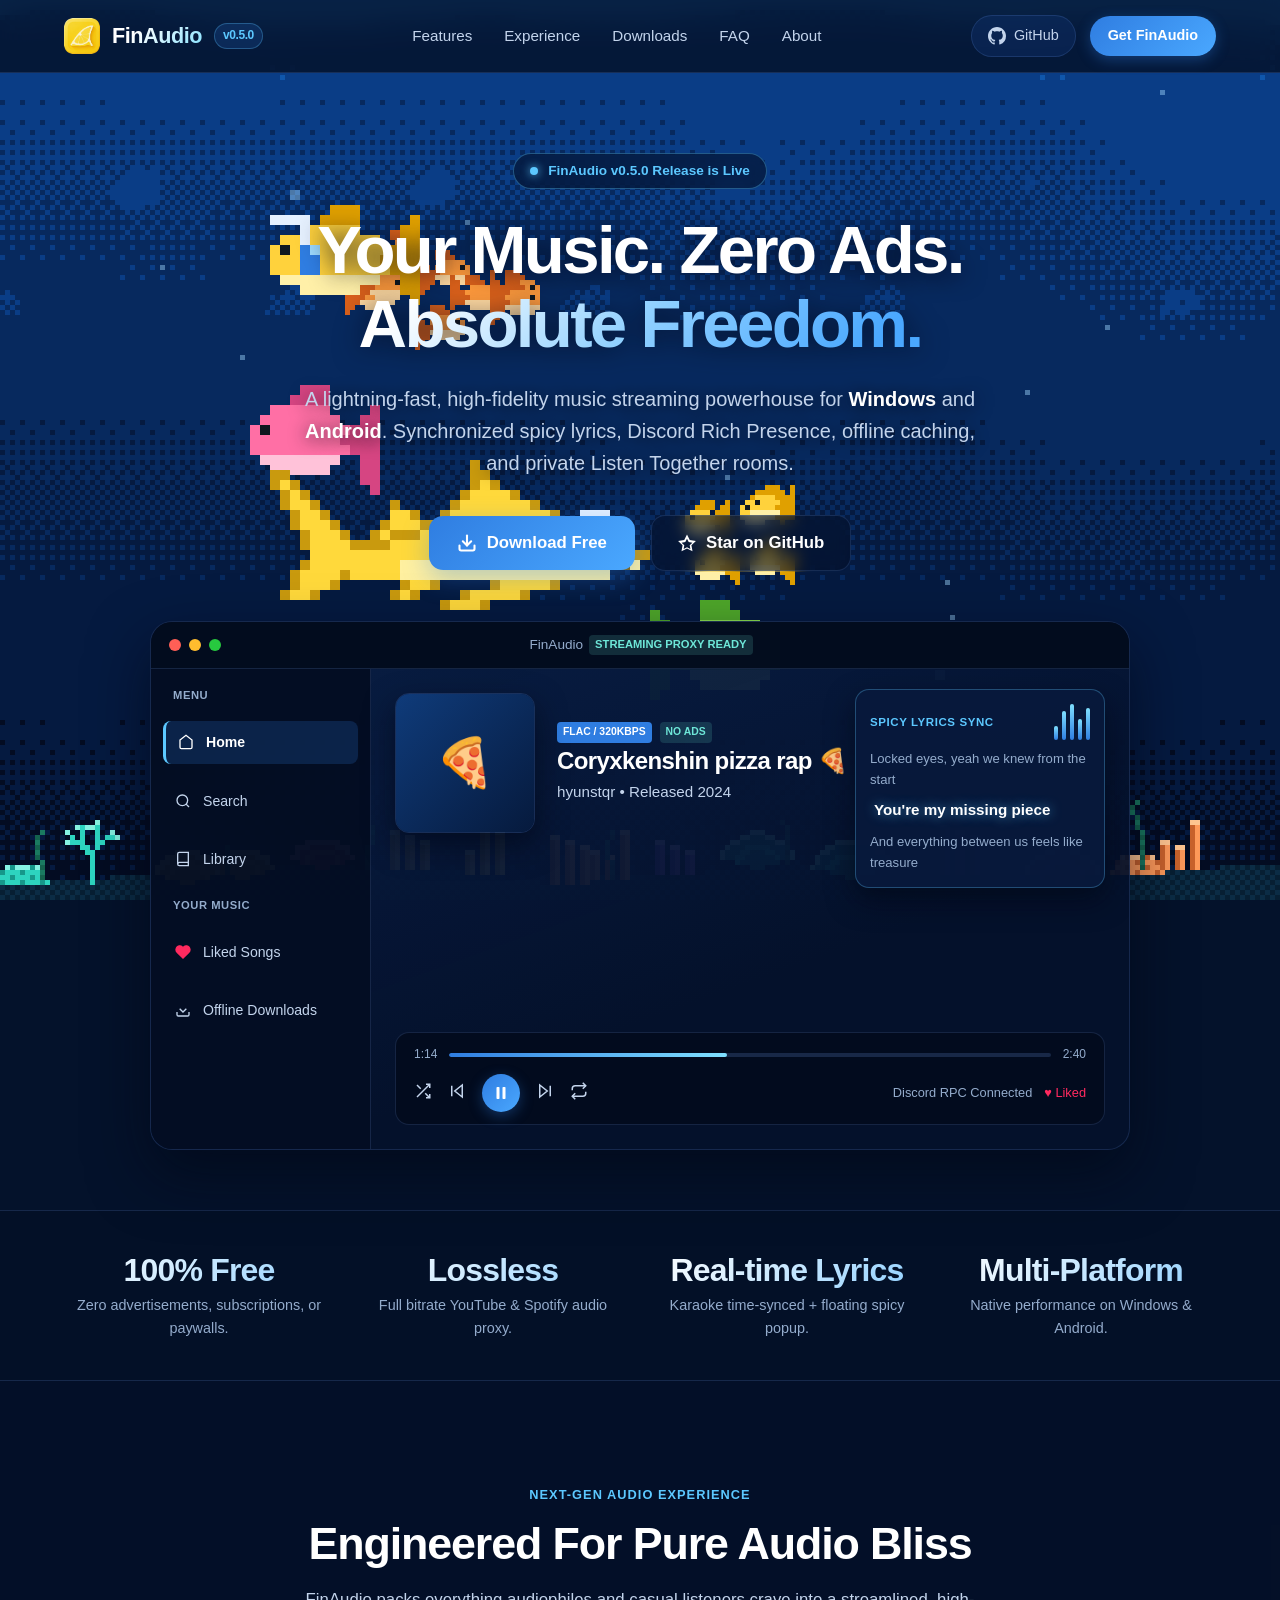
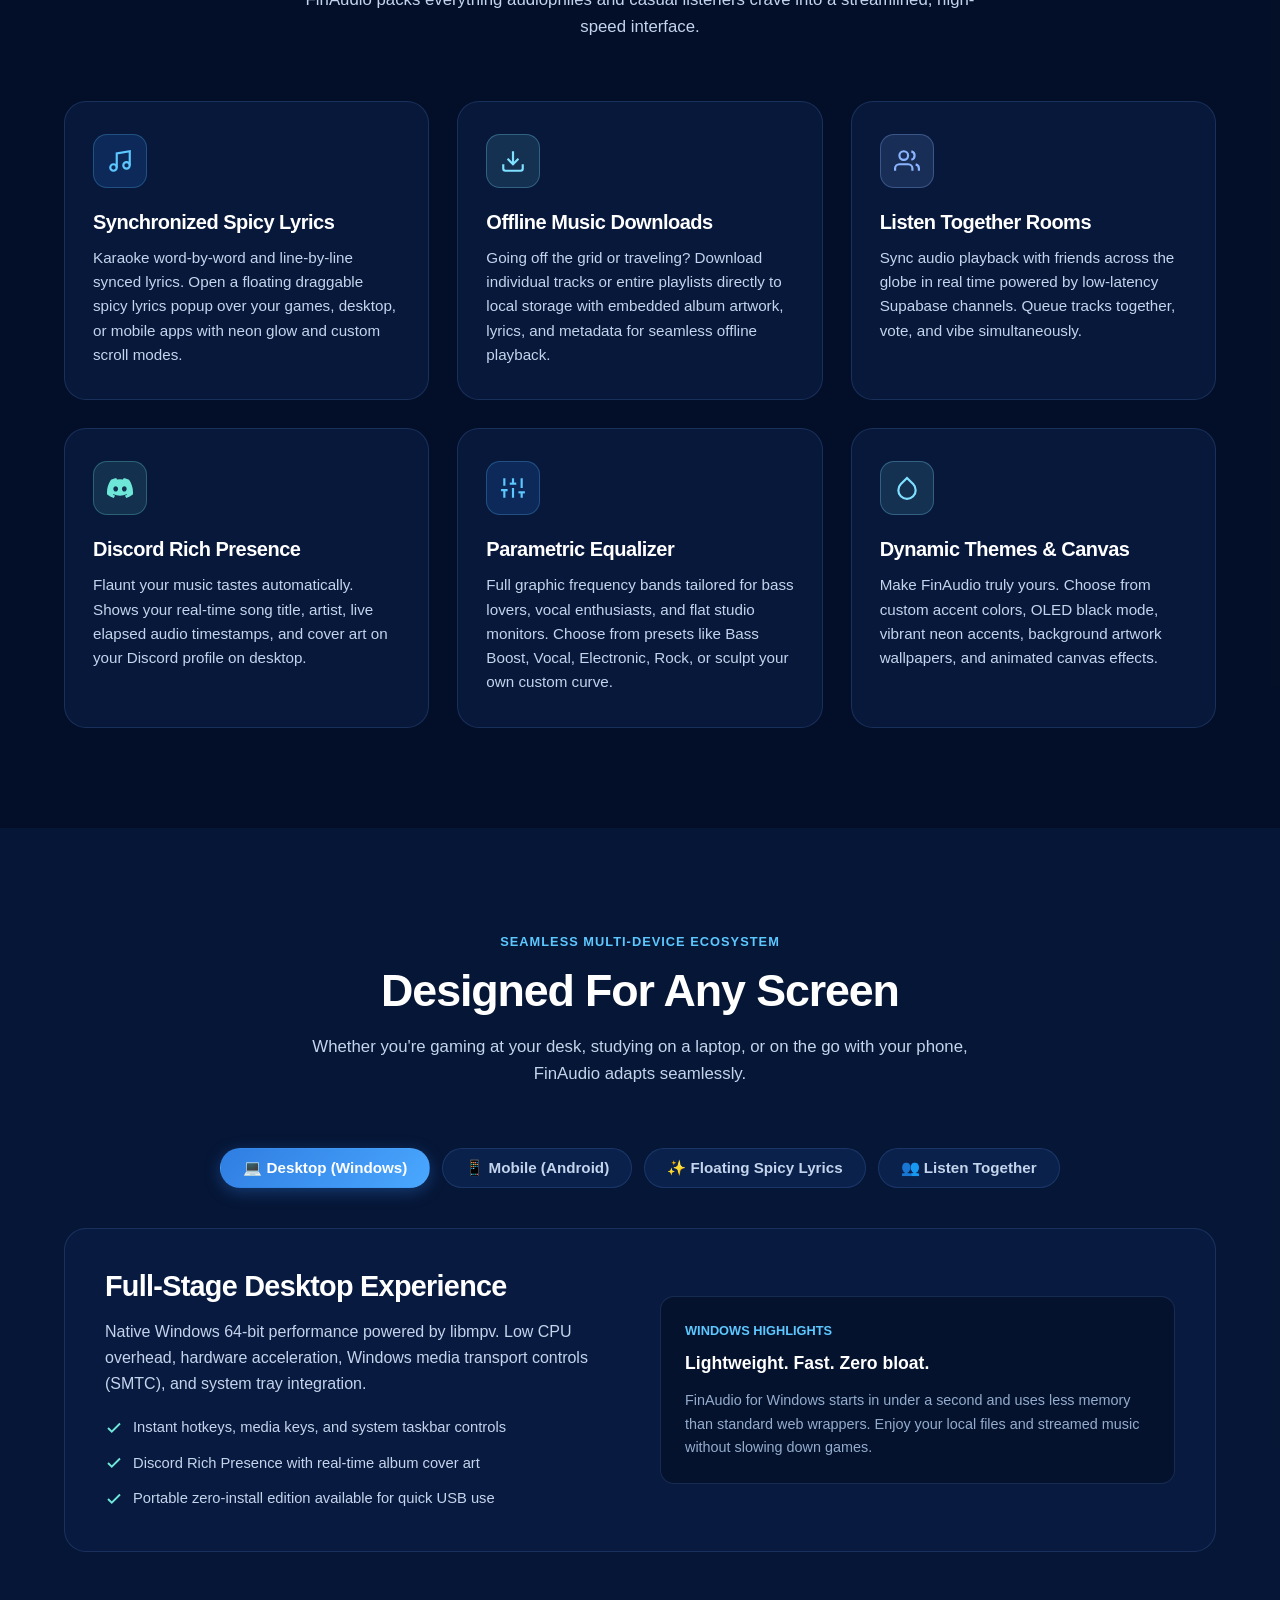
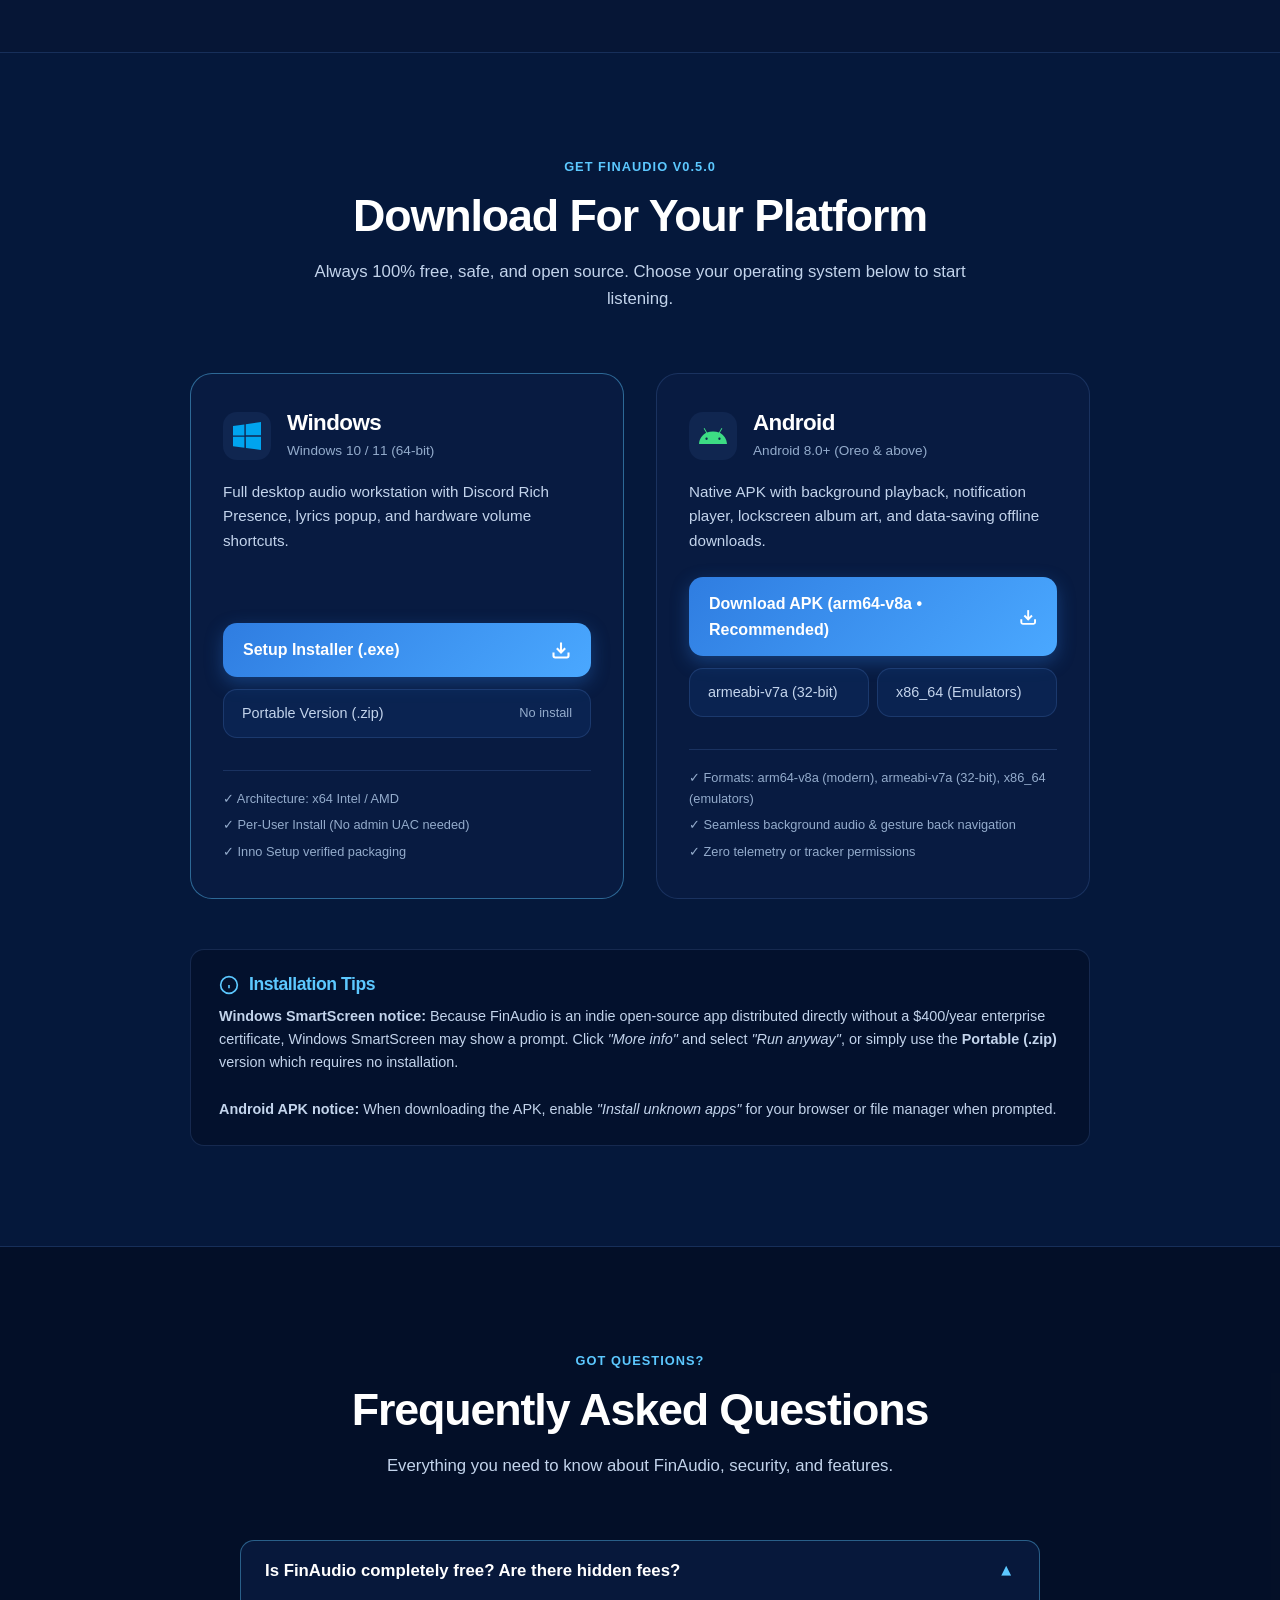
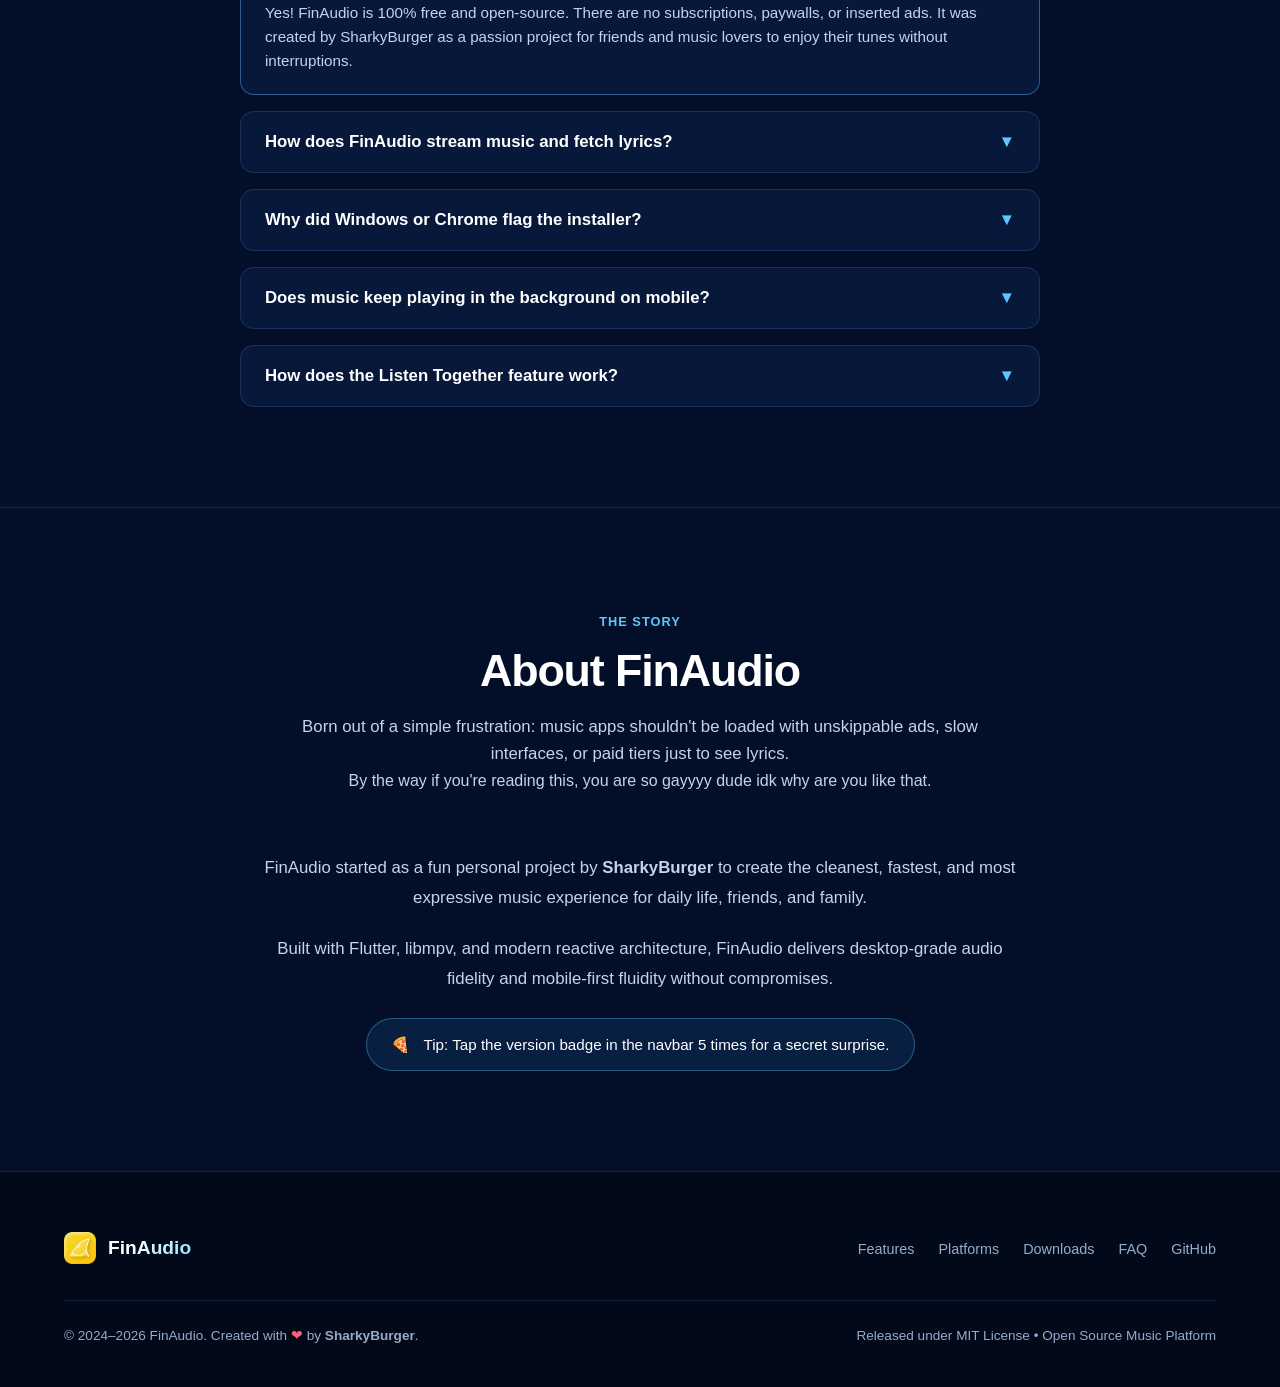
==== commit e2ae016f: "Add architecture-specific APK downloads for arm64-v8a, armeabi-v7a, and x86_64" ====
--- a/index.html
+++ b/index.html
@@ -556,12 +556,20 @@
           </div>
 
           <div class="download-actions-wrap">
-            <a href="downloads/FinAudio-v0.5.0.apk" download="FinAudio-v0.5.0.apk" class="btn-download-primary">
-              <span>Download APK (.apk)</span>
+            <a href="downloads/FinAudio-v0.5.0-arm64-v8a.apk" download="FinAudio-v0.5.0-arm64-v8a.apk" class="btn-download-primary">
+              <span>Download APK (arm64-v8a • Recommended)</span>
               <svg width="20" height="20" viewBox="0 0 24 24" fill="none" stroke="currentColor" stroke-width="2.5"><path d="M21 15v4a2 2 0 0 1-2 2H5a2 2 0 0 1-2-2v-4"/><polyline points="7 10 12 15 17 10"/><line x1="12" y1="15" x2="12" y2="3"/></svg>
             </a>
+            <div style="display: flex; gap: 8px;">
+              <a href="downloads/FinAudio-v0.5.0-armeabi-v7a.apk" download="FinAudio-v0.5.0-armeabi-v7a.apk" class="btn-download-sub" style="flex: 1;" title="For older 32-bit Android phones">
+                <span>armeabi-v7a (32-bit)</span>
+              </a>
+              <a href="downloads/FinAudio-v0.5.0-x86_64.apk" download="FinAudio-v0.5.0-x86_64.apk" class="btn-download-sub" style="flex: 1;" title="For PC Emulators & ChromeOS">
+                <span>x86_64 (Emulators)</span>
+              </a>
+            </div>
             <div class="specs-list">
-              <span>✓ Formats: arm64-v8a, armeabi-v7a, x86_64</span>
+              <span>✓ Formats: arm64-v8a (modern), armeabi-v7a (32-bit), x86_64 (emulators)</span>
               <span>✓ Seamless background audio & gesture back navigation</span>
               <span>✓ Zero telemetry or tracker permissions</span>
             </div>
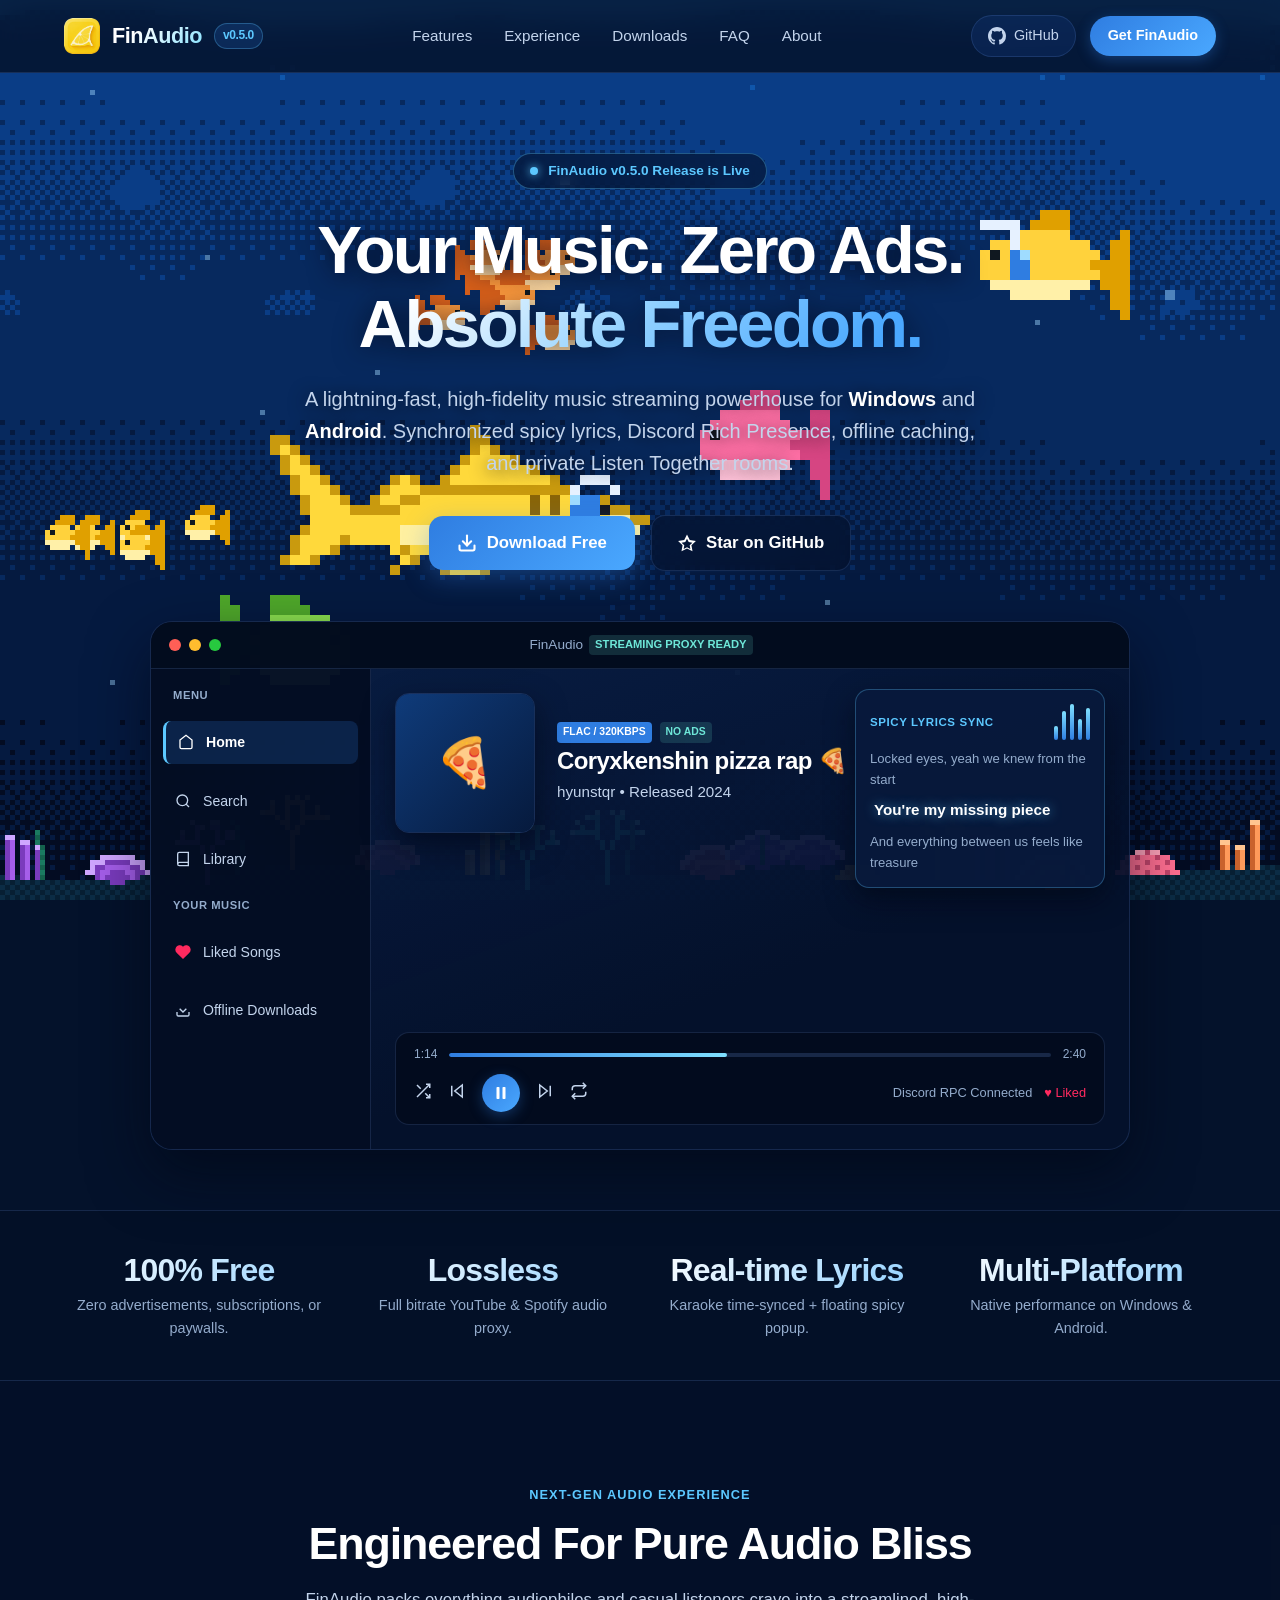
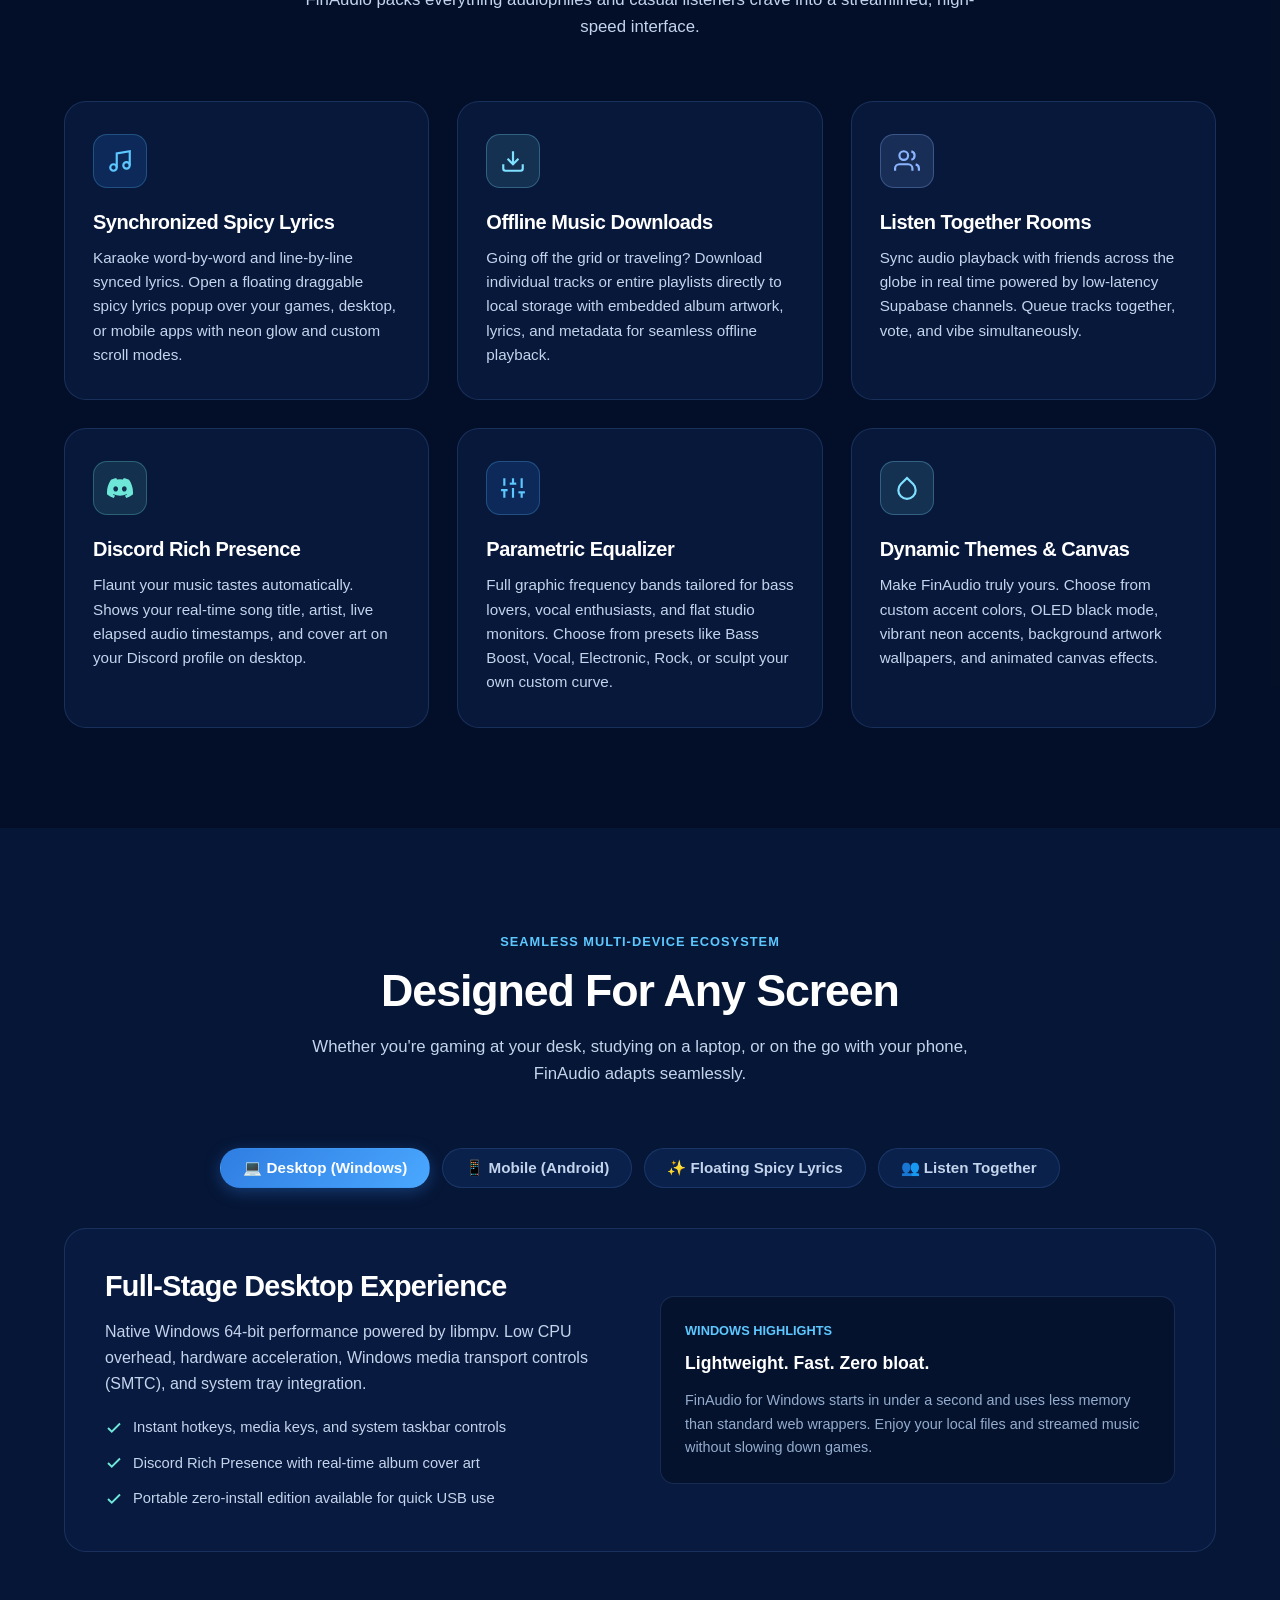
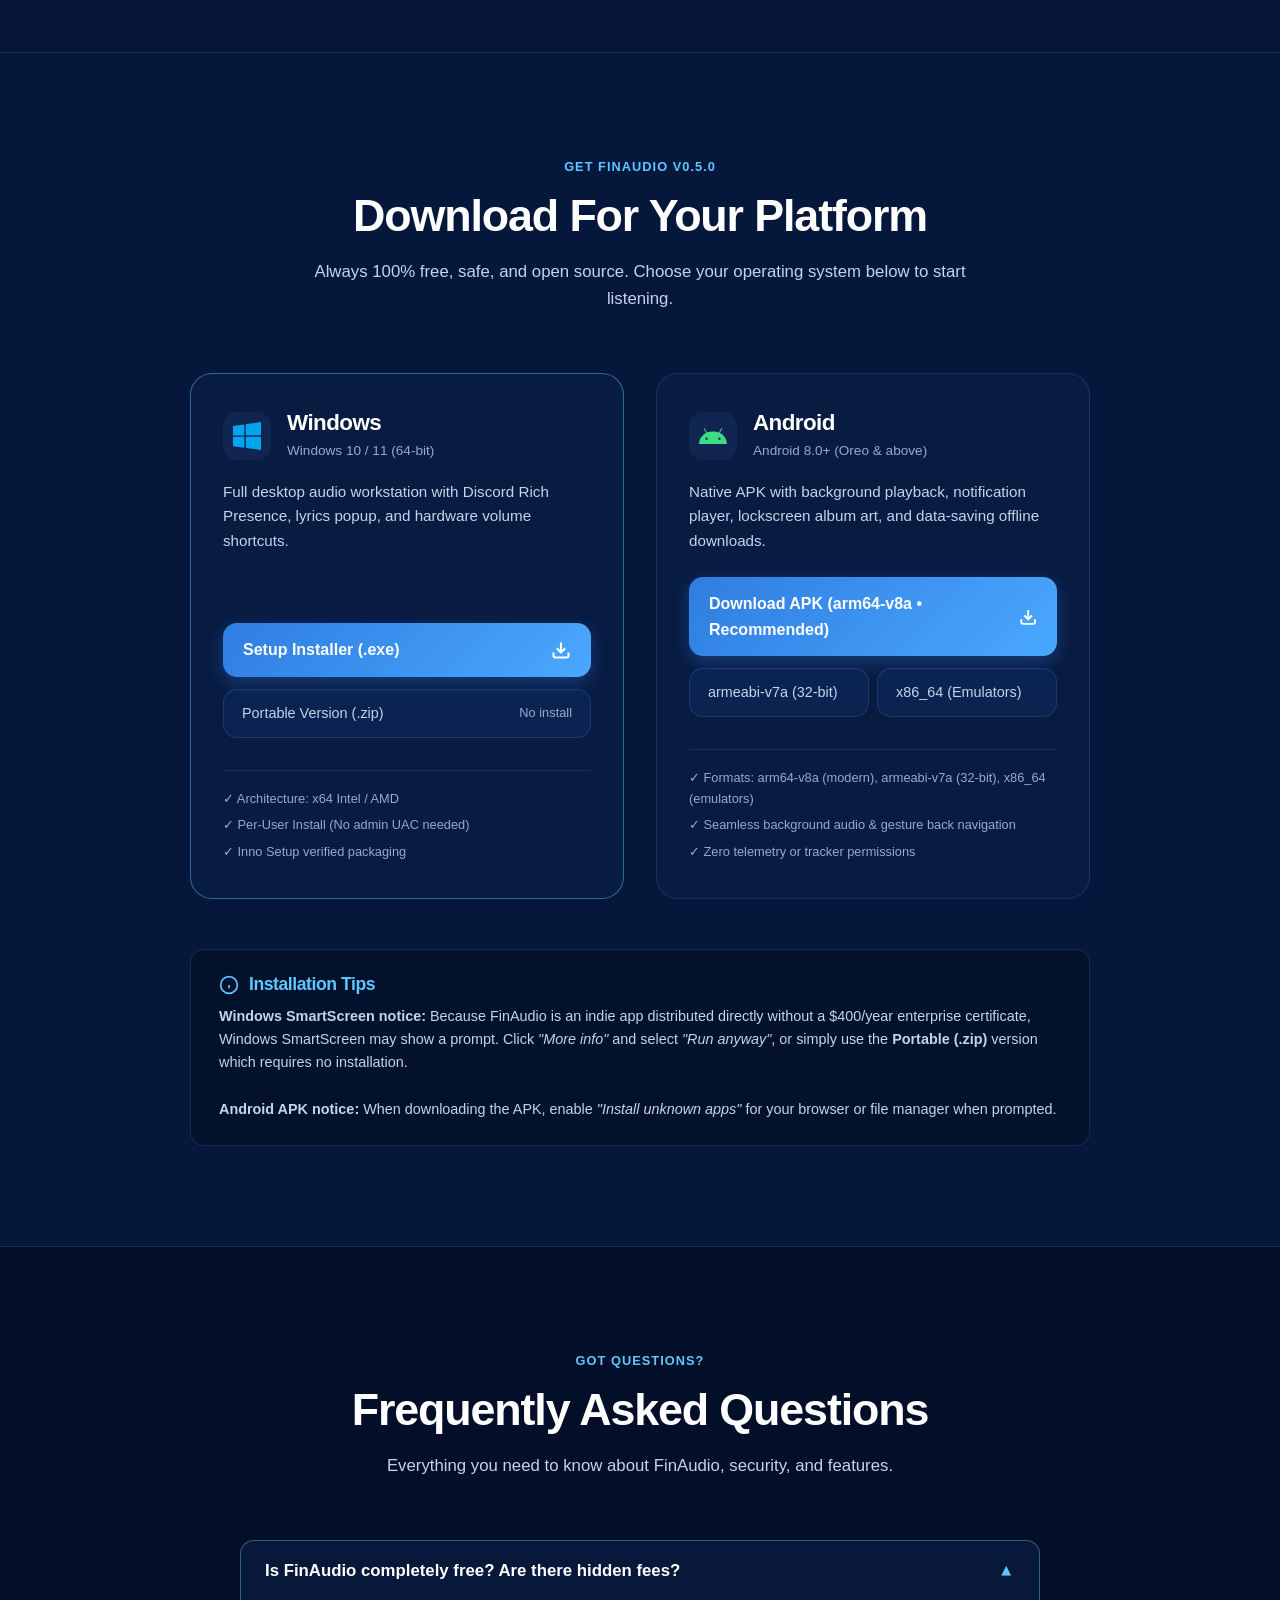
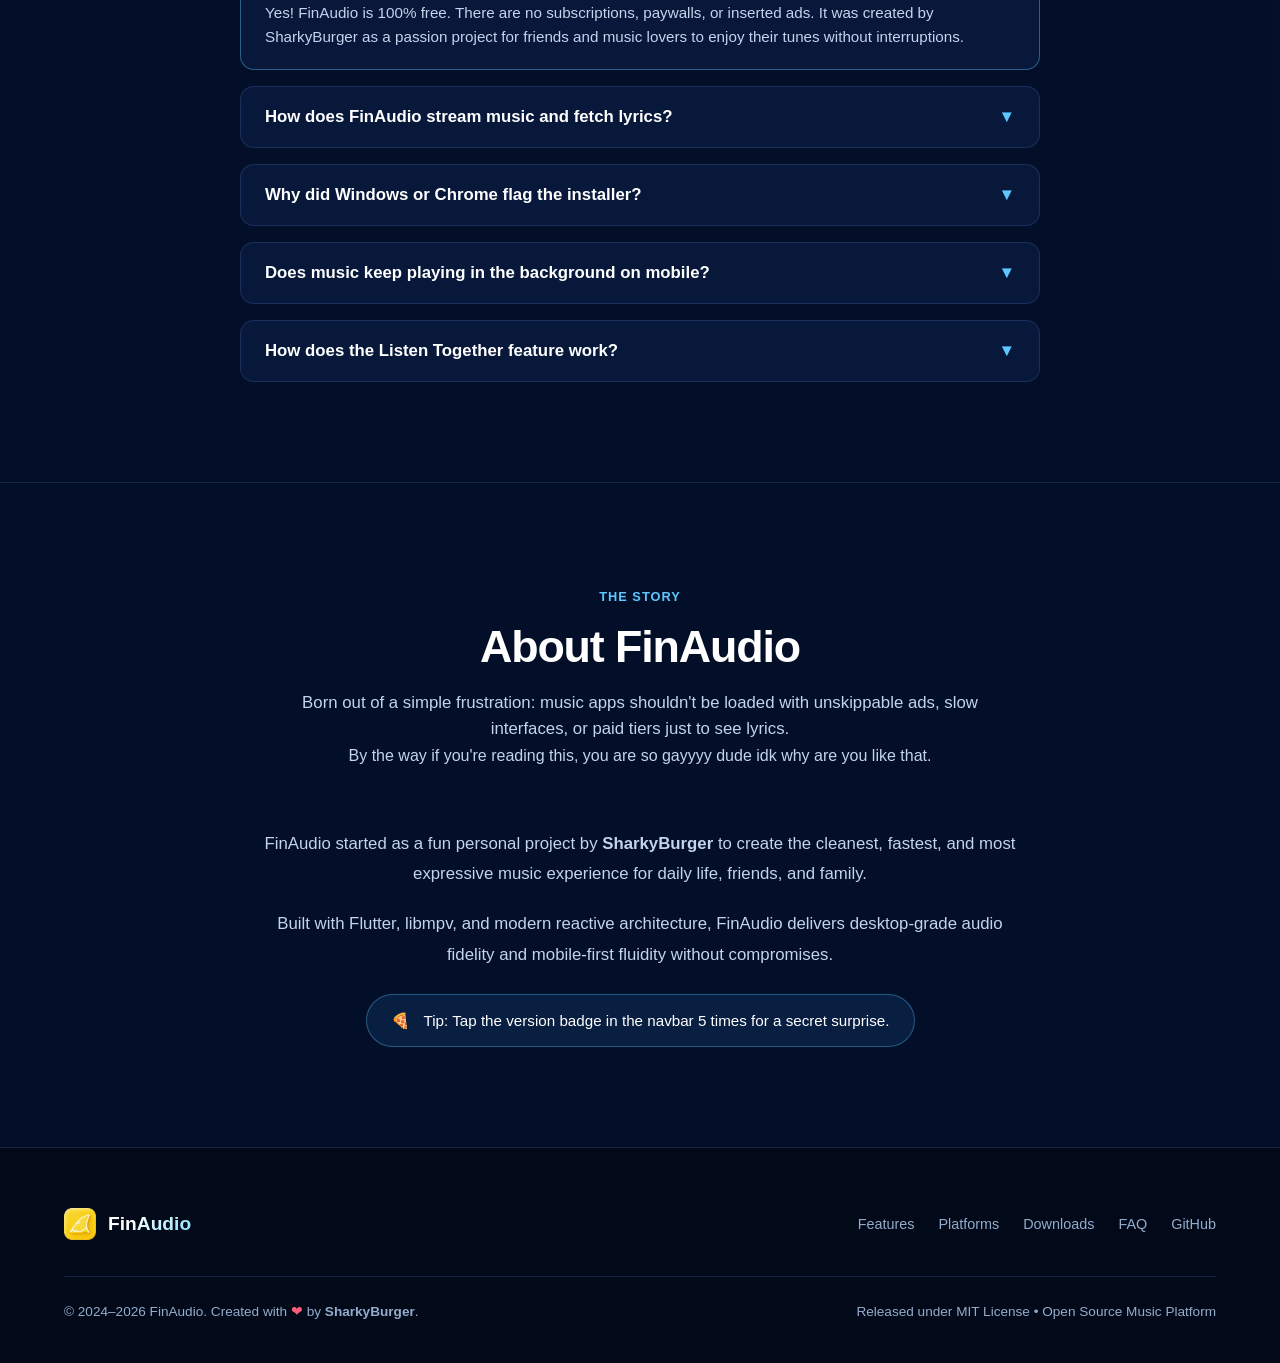
==== commit 2538cff1: "Update index.html" ====
--- a/index.html
+++ b/index.html
@@ -584,7 +584,7 @@
           Installation Tips
         </h4>
         <p>
-          <strong>Windows SmartScreen notice:</strong> Because FinAudio is an indie open-source app distributed directly without a $400/year enterprise certificate, Windows SmartScreen may show a prompt. Click <em>"More info"</em> and select <em>"Run anyway"</em>, or simply use the <strong>Portable (.zip)</strong> version which requires no installation.
+          <strong>Windows SmartScreen notice:</strong> Because FinAudio is an indie app distributed directly without a $400/year enterprise certificate, Windows SmartScreen may show a prompt. Click <em>"More info"</em> and select <em>"Run anyway"</em>, or simply use the <strong>Portable (.zip)</strong> version which requires no installation.
           <br><br>
           <strong>Android APK notice:</strong> When downloading the APK, enable <em>"Install unknown apps"</em> for your browser or file manager when prompted.
         </p>
@@ -609,7 +609,7 @@
           </button>
           <div class="faq-answer">
             <p>
-              Yes! FinAudio is 100% free and open-source. There are no subscriptions, paywalls, or inserted ads. It was created by SharkyBurger as a passion project for friends and music lovers to enjoy their tunes without interruptions.
+              Yes! FinAudio is 100% free. There are no subscriptions, paywalls, or inserted ads. It was created by SharkyBurger as a passion project for friends and music lovers to enjoy their tunes without interruptions.
             </p>
           </div>
         </div>
@@ -633,7 +633,7 @@
           </button>
           <div class="faq-answer">
             <p>
-              Major antivirus systems and Windows SmartScreen use automated heuristic scanners that flag newly compiled, unsigned executable installers. FinAudio is completely safe and open-source. To bypass installer alerts entirely, you can download the <strong>Portable (.zip)</strong> edition, which does not require running a setup installer.
+              Major antivirus systems and Windows SmartScreen use automated heuristic scanners that flag newly compiled, unsigned executable installers. FinAudio is completely safe and maintained by a student who is still learing how to program flutter. To bypass installer alerts entirely, you can download the <strong>Portable (.zip)</strong> edition, which does not require running a setup installer.
             </p>
           </div>
         </div>
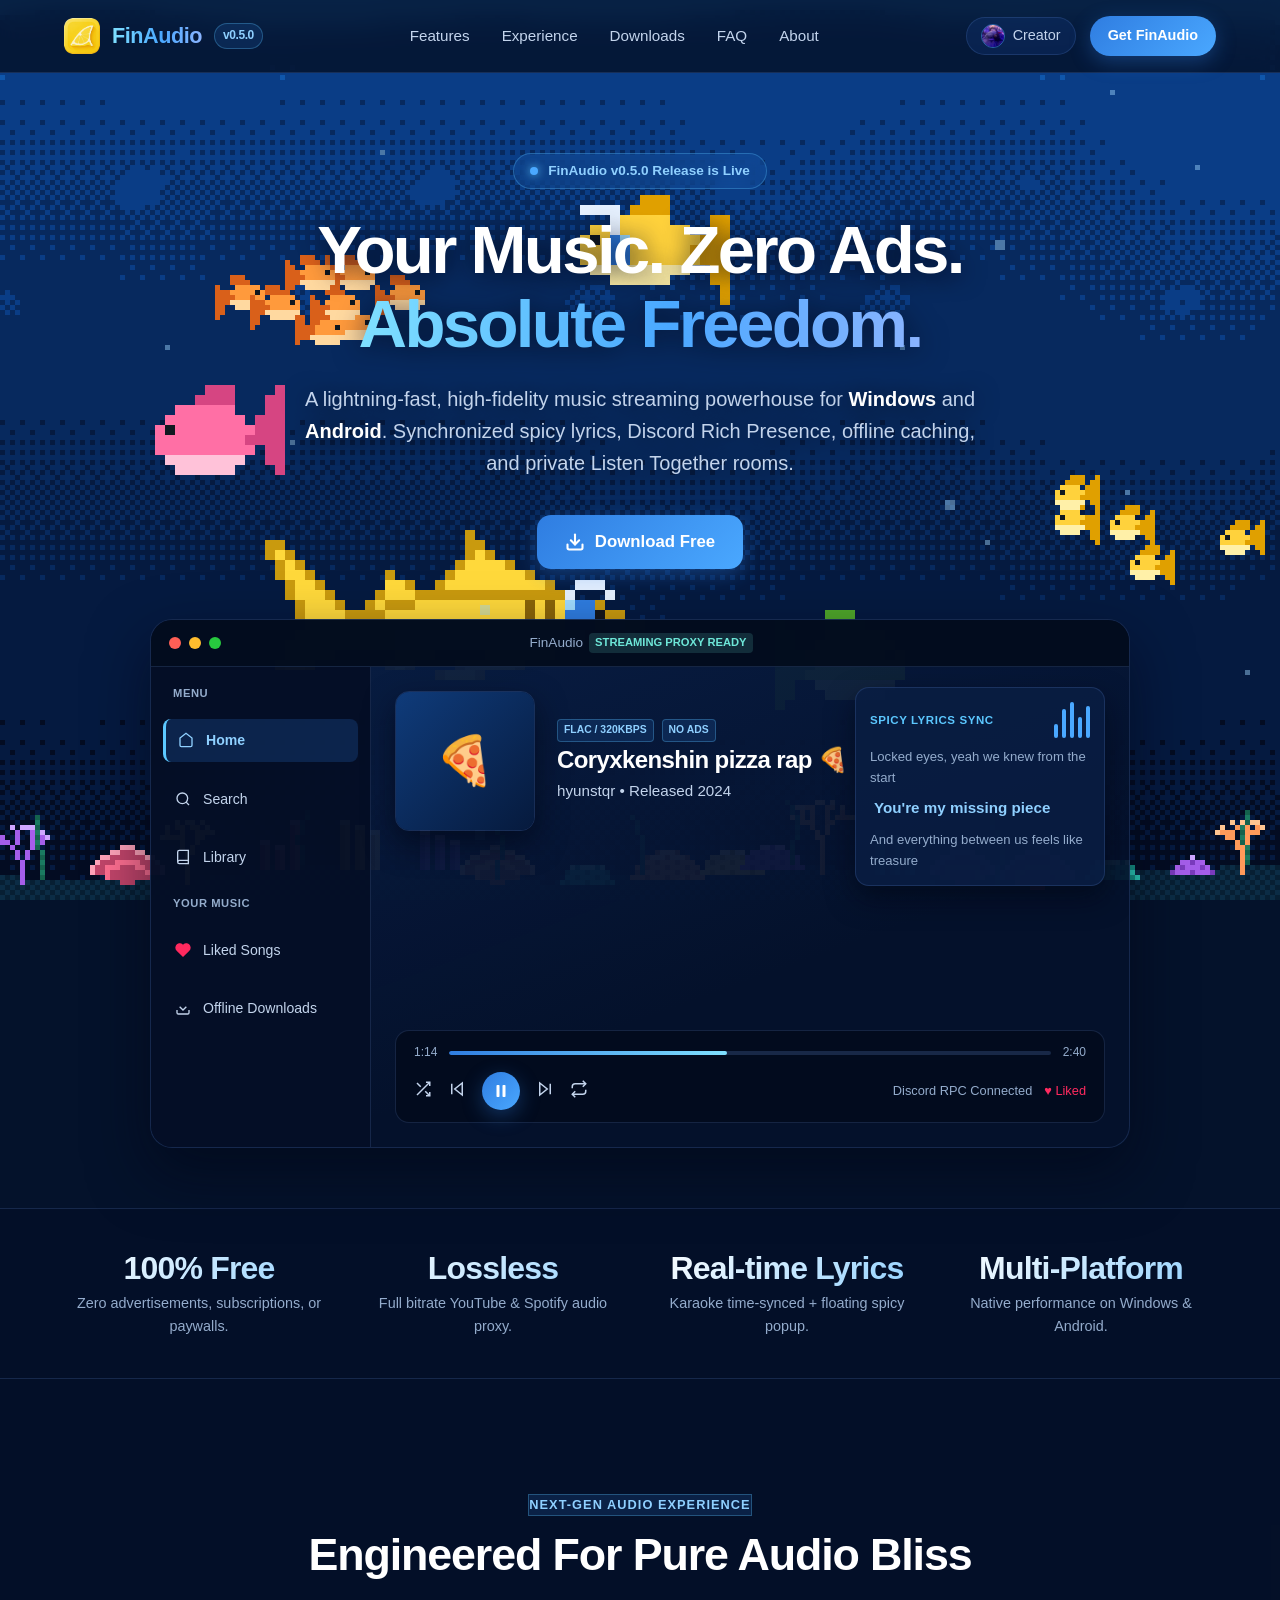
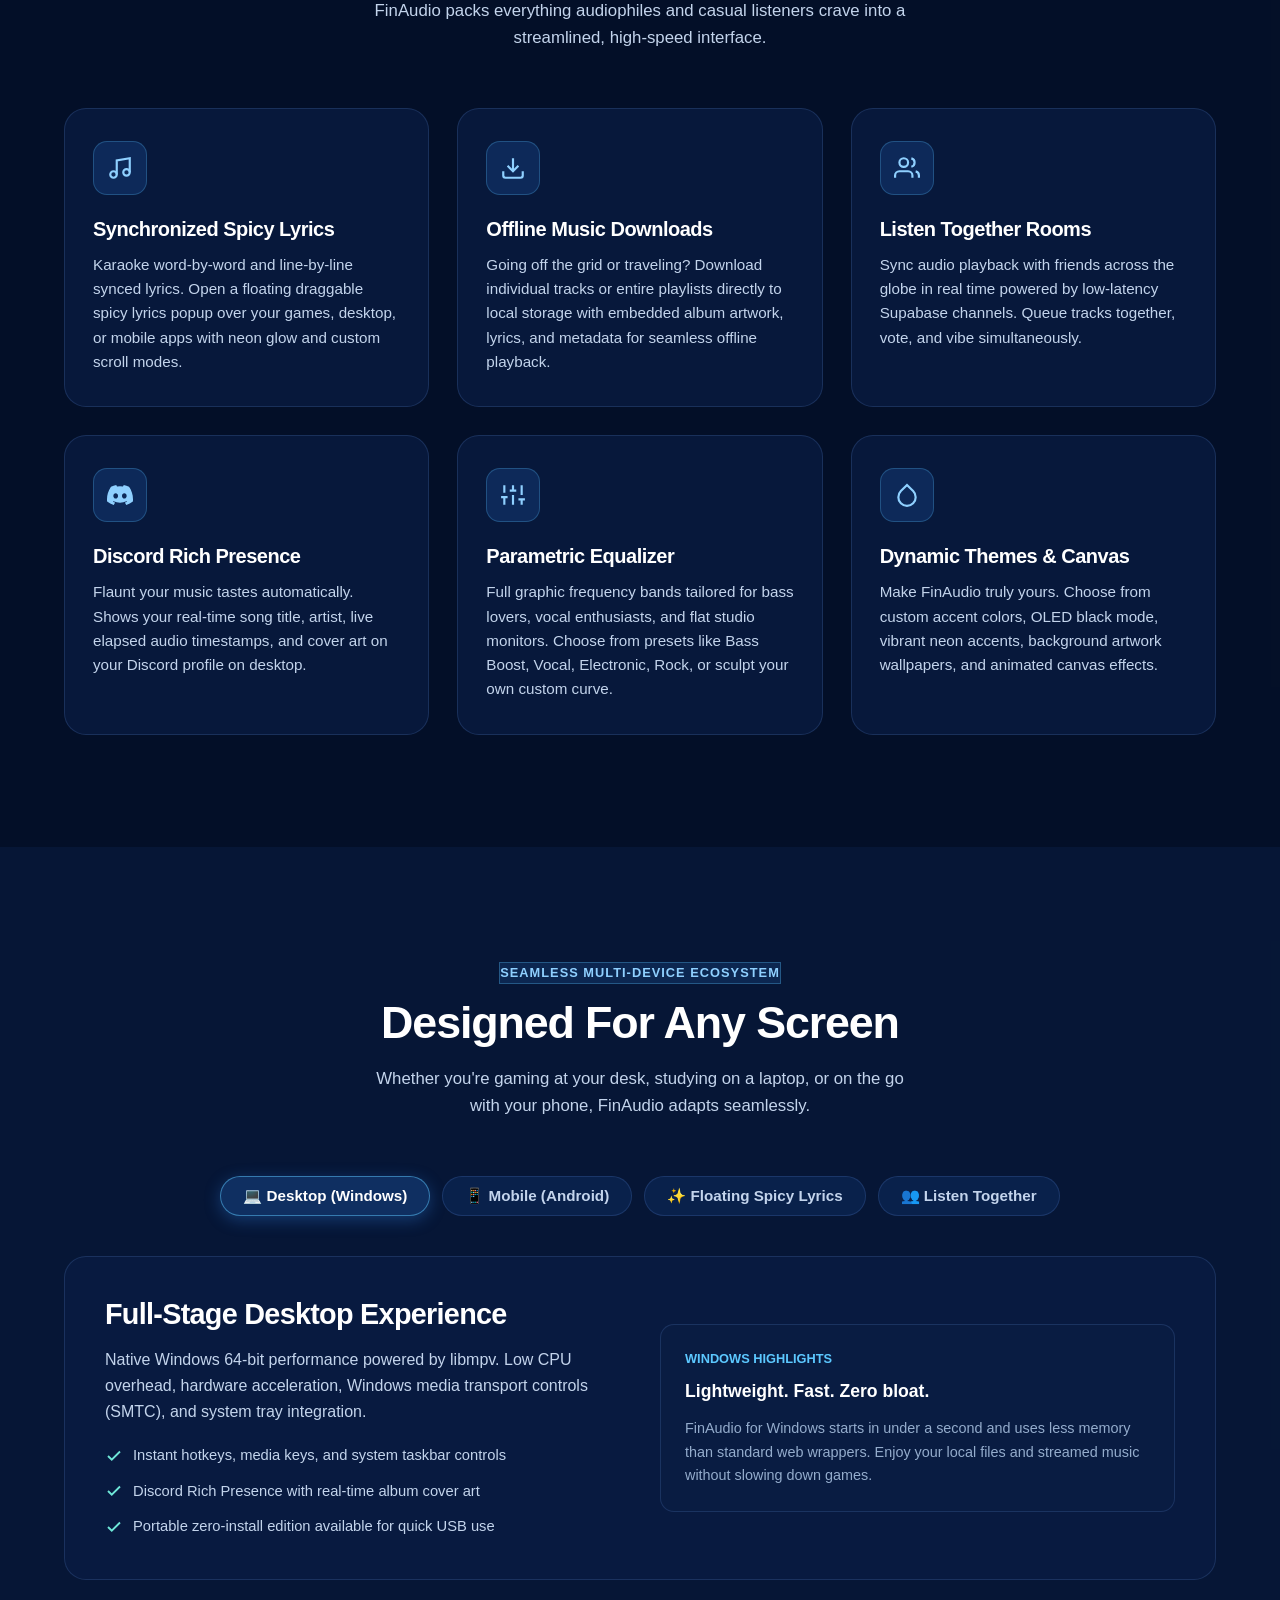
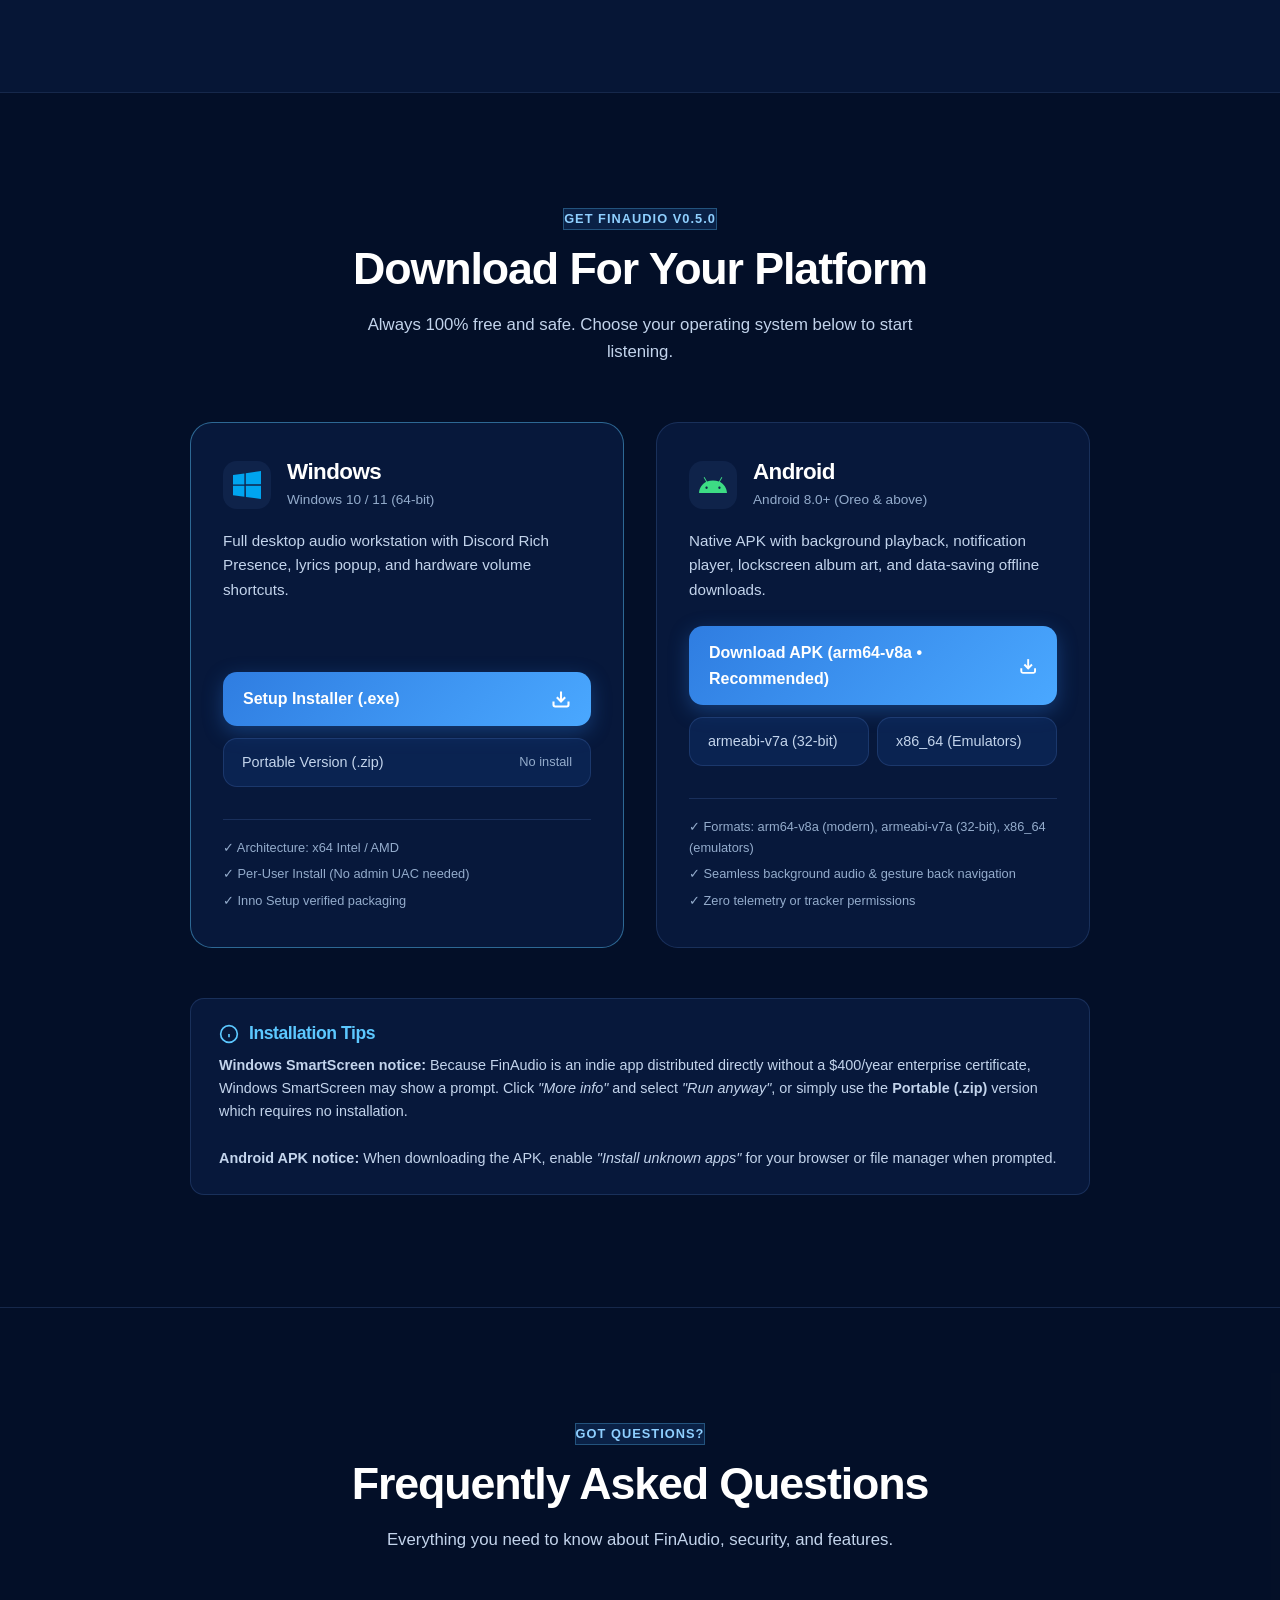
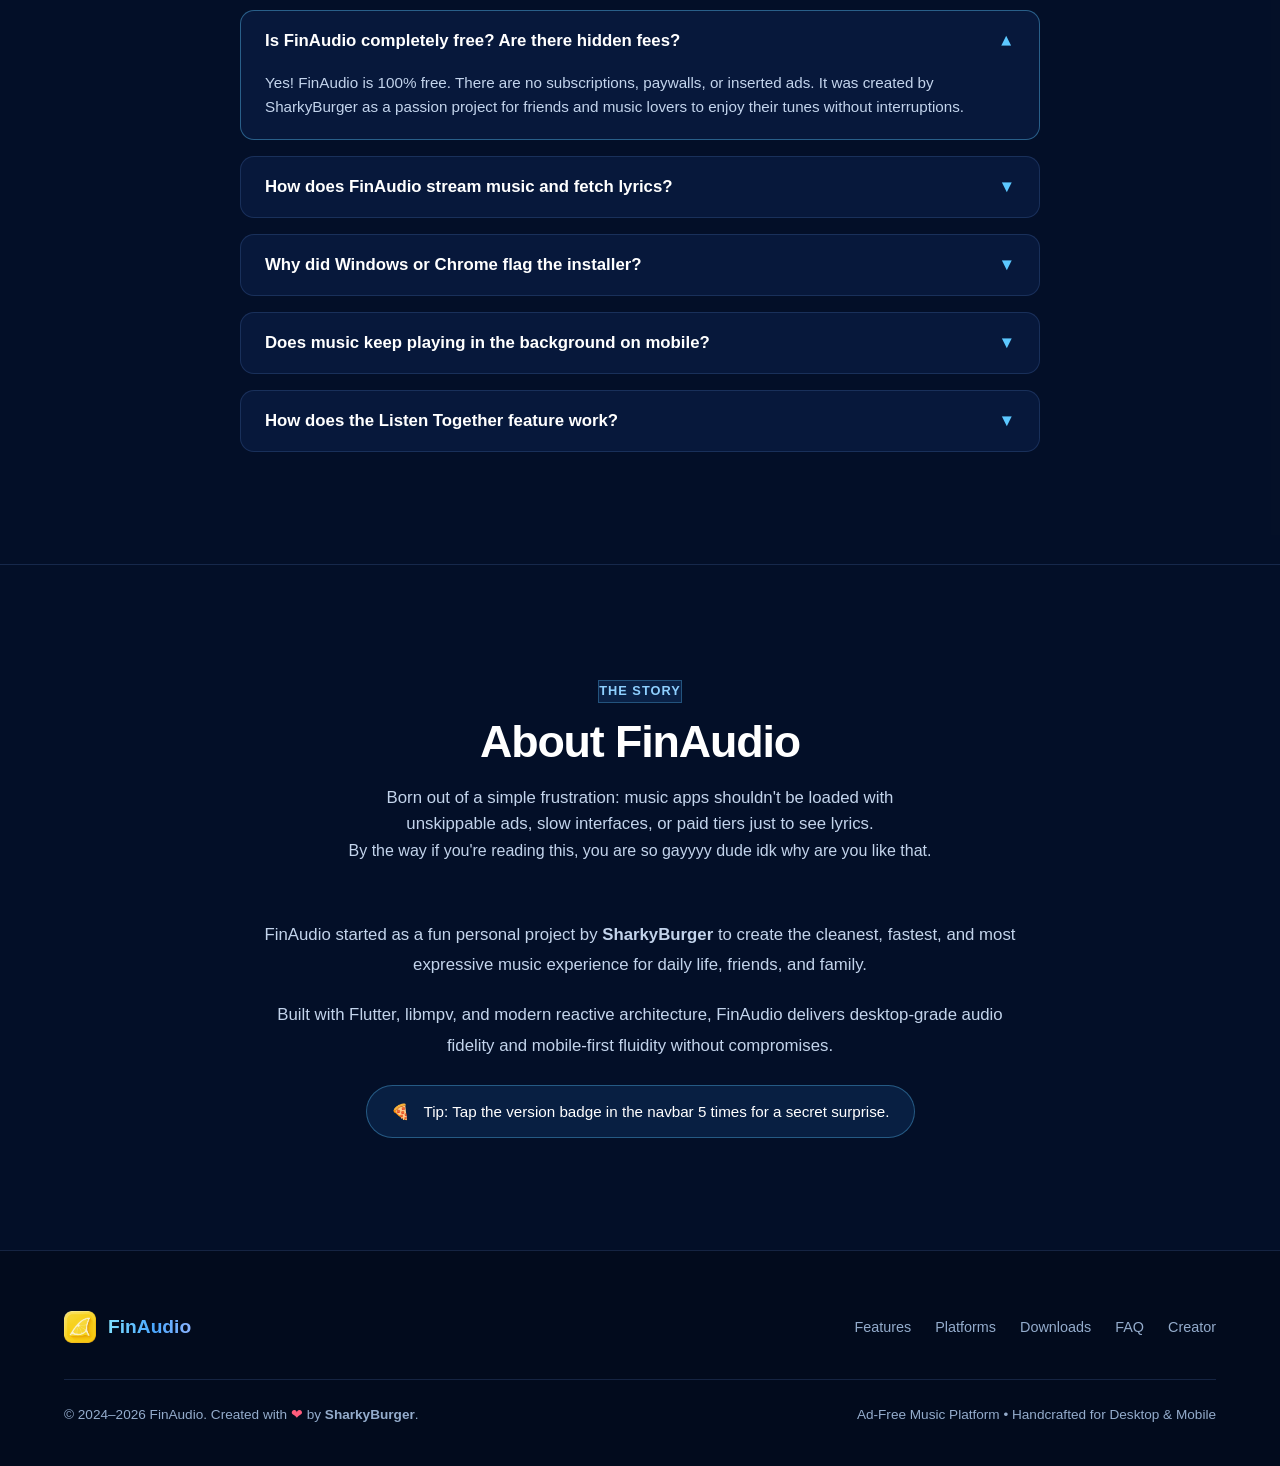
==== commit 6d09d26a: "Update header with creator profile and avatar, remove star on github" ====
--- a/index.html
+++ b/index.html
@@ -5,7 +5,7 @@
   <meta name="viewport" content="width=device-width, initial-scale=1.0">
   <title>FinAudio — Your Music. Zero Ads. Absolute Freedom.</title>
   <meta name="description" content="Stream and download high-fidelity ad-free music for Windows and Android. Featuring time-synced spicy lyrics, Discord Rich Presence, built-in equalizer, and real-time Listen Together rooms.">
-  <meta name="keywords" content="FinAudio, ad free music player, free music streaming, synchronized lyrics, discord rpc music player, open source audio player, windows music player, android music player">
+  <meta name="keywords" content="FinAudio, ad free music player, free music streaming, synchronized lyrics, discord rpc music player, free audio player, windows music player, android music player">
   
   <!-- Open Graph / Meta -->
   <meta property="og:type" content="website">
@@ -16,7 +16,7 @@
 
   <!-- Styles -->
   <link rel="stylesheet" href="styles.css">
-  <link rel="stylesheet" href="theme'blue.css">
+  <link rel="stylesheet" href="theme-blue.css">
 </head>
 <body>
   <!-- Ambient Glow Effects -->
@@ -46,11 +46,9 @@
       </nav>
 
       <div class="nav-actions">
-        <a href="https://github.com/SharkyBurger/FinAudio" target="_blank" rel="noopener noreferrer" class="btn-github">
-          <svg width="18" height="18" viewBox="0 0 24 24" fill="currentColor">
-            <path d="M12 0C5.37 0 0 5.37 0 12c0 5.31 3.435 9.795 8.205 11.385.6.105.825-.255.825-.57 0-.285-.015-1.23-.015-2.235-3.015.555-3.795-.735-4.035-1.41-.135-.345-.72-1.41-1.23-1.695-.42-.225-1.02-.78-.015-.795.945-.015 1.62.87 1.845 1.23 1.08 1.815 2.805 1.305 3.495.99.105-.78.42-1.305.765-1.605-2.67-.3-5.46-1.335-5.46-5.925 0-1.305.465-2.385 1.23-3.225-.12-.3-.54-1.53.12-3.18 0 0 1.005-.315 3.3 1.23.96-.27 1.98-.405 3-.405s2.04.135 3 .405c2.295-1.56 3.3-1.23 3.3-1.23.66 1.65.24 2.88.12 3.18.765.84 1.23 1.905 1.23 3.225 0 4.605-2.805 5.625-5.475 5.925.435.375.81 1.095.81 2.22 0 1.605-.015 2.895-.015 3.3 0 .315.225.69.825.57A12.02 12.02 0 0024 12c0-6.63-5.37-12-12-12z"/>
-          </svg>
-          <span>GitHub</span>
+        <a href="https://github.com/SharkyBurger" target="_blank" rel="noopener noreferrer" class="btn-creator" title="SharkyBurger GitHub Profile">
+          <img src="assets/creator.png" alt="SharkyBurger" class="creator-avatar" onerror="this.src='https://github.com/SharkyBurger.png'">
+          <span>Creator</span>
         </a>
         <a href="#downloads" class="btn-nav-download">Get FinAudio</a>
         <button class="mobile-toggle" aria-label="Toggle navigation">☰</button>
@@ -86,12 +84,6 @@
             <line x1="12" y1="15" x2="12" y2="3"/>
           </svg>
           <span>Download Free</span>
-        </a>
-        <a href="https://github.com/SharkyBurger/FinAudio" target="_blank" rel="noopener noreferrer" class="btn-secondary">
-          <svg width="18" height="18" viewBox="0 0 24 24" fill="currentColor">
-            <path d="M12 .587l3.668 7.431 8.2 1.192-5.934 5.784 1.399 8.163-7.333-3.856-7.333 3.856 1.399-8.163-5.934-5.784 8.2-1.192zm0 5.702l-2.232 4.523-4.992.726 3.613 3.521-.852 4.968 4.463-2.346 4.463 2.346-.852-4.968 3.613-3.521-4.992-.726z"/>
-          </svg>
-          <span>Star on GitHub</span>
         </a>
       </div>
 
@@ -495,7 +487,7 @@
         <span class="section-tag">Get FinAudio v0.5.0</span>
         <h2 class="section-title">Download For Your Platform</h2>
         <p class="section-desc">
-          Always 100% free, safe, and open source. Choose your operating system below to start listening.
+          Always 100% free and safe. Choose your operating system below to start listening.
         </p>
       </div>
 
@@ -706,7 +698,7 @@
           <li><a href="#experience">Platforms</a></li>
           <li><a href="#downloads">Downloads</a></li>
           <li><a href="#faq">FAQ</a></li>
-          <li><a href="https://github.com/SharkyBurger/FinAudio" target="_blank" rel="noopener noreferrer">GitHub</a></li>
+          <li><a href="https://github.com/SharkyBurger" target="_blank" rel="noopener noreferrer">Creator</a></li>
         </ul>
       </div>
 
@@ -715,7 +707,7 @@
           © 2024–2026 FinAudio. Created with <span class="heart">❤</span> by <strong>SharkyBurger</strong>.
         </div>
         <div>
-          Released under MIT License • Open Source Music Platform
+          Ad-Free Music Platform • Handcrafted for Desktop & Mobile
         </div>
       </div>
     </div>
--- a/styles.css
+++ b/styles.css
@@ -152,11 +152,11 @@
 
 .nav-actions { display: flex; align-items: center; gap: 14px; }
 
-.btn-github {
+.btn-github, .btn-creator {
   display: inline-flex;
   align-items: center;
   gap: 8px;
-  padding: 8px 16px;
+  padding: 6px 14px;
   background: rgba(15, 47, 102, 0.5);
   border: 1px solid var(--border-subtle);
   border-radius: var(--radius-full);
@@ -165,7 +165,15 @@
   font-weight: 500;
   transition: all var(--transition-fast);
 }
-.btn-github:hover { background: rgba(25, 70, 140, 0.6); color: var(--text-primary); border-color: var(--border-glow); }
+.btn-github:hover, .btn-creator:hover { background: rgba(25, 70, 140, 0.6); color: var(--text-primary); border-color: var(--border-glow); }
+
+.creator-avatar {
+  width: 24px;
+  height: 24px;
+  border-radius: 50%;
+  object-fit: cover;
+  border: 1.5px solid rgba(74, 168, 255, 0.5);
+}
 
 .btn-nav-download {
   padding: 8px 18px;
@@ -878,7 +886,7 @@
 }
 
 @media (max-width: 768px) {
-  .nav-links, .nav-actions .btn-github { display: none; }
+  .nav-links, .nav-actions .btn-github, .nav-actions .btn-creator { display: none; }
   .mobile-toggle { display: block; }
   .nav-links.mobile-open {
     display: flex;
--- a/theme-blue.css
+++ b/theme-blue.css
@@ -0,0 +1,156 @@
+/* FinAudio blue theme + declutter layer
+   Load AFTER styles.css:  <link rel="stylesheet" href="theme-blue.css"> */
+
+:root {
+  --blue-950: #030c22;
+  --blue-900: #04122b;
+  --blue-800: #0a1f44;
+  --blue-700: #0f2f66;
+  --blue-500: #2f7de1;
+  --blue-400: #4aa8ff;
+  --blue-300: #8fd0ff;
+
+  /* remap the old rose / purple / green accents to blues */
+  --accent-rose: #5cc8ff;
+  --accent-cyan: #7fe0ff;
+  --accent-purple: #8ab4ff;
+  --accent-green: #6ee7d8;
+
+  --text-secondary: #c3d4ec;
+  --text-muted: #94accc;
+  --border-subtle: rgba(120, 170, 255, .16);
+}
+
+/* ---------- Remove visual noise ---------- */
+.ambient-glow,
+.mockup-glow { display: none !important; }
+
+.hero { background: none; }
+
+/* ---------- Calm panels so text never fights the ocean ---------- */
+.navbar {
+  background: rgba(4, 16, 40, .82);
+  -webkit-backdrop-filter: blur(12px);
+  backdrop-filter: blur(12px);
+  border-bottom: 1px solid var(--border-subtle);
+}
+
+.stats-strip {
+  background: rgba(4, 16, 40, .8);
+  border-top: 1px solid var(--border-subtle);
+  border-bottom: 1px solid var(--border-subtle);
+}
+
+.section {
+  background: rgba(4, 16, 40, .86);
+  padding-top: clamp(64px, 9vw, 112px);
+  padding-bottom: clamp(64px, 9vw, 112px);
+}
+#experience { background: rgba(7, 24, 56, .9) !important; }
+#about { border-top: 1px solid var(--border-subtle) !important; }
+
+.footer {
+  background: rgba(3, 12, 30, .96);
+  border-top: 1px solid var(--border-subtle);
+}
+
+.section-header { margin-bottom: 56px; }
+.section-desc { max-width: 60ch; margin-left: auto; margin-right: auto; }
+
+/* Hero text sits straight on the ocean, so give it a soft backing shadow */
+.hero-title, .hero-subtitle { text-shadow: 0 2px 24px rgba(2, 10, 30, .85); }
+
+/* ---------- Cards: flat, quiet, one consistent look ---------- */
+.feature-card,
+.download-card,
+.faq-item,
+.install-guide-box,
+.exp-visual-card {
+  background: rgba(10, 30, 68, .72);
+  border: 1px solid var(--border-subtle);
+  box-shadow: none;
+  -webkit-backdrop-filter: none;
+  backdrop-filter: none;
+}
+.feature-card:hover,
+.download-card:hover {
+  border-color: rgba(92, 200, 255, .4);
+  transform: translateY(-2px);
+  box-shadow: none;
+}
+.download-card.highlight { border-color: rgba(92, 200, 255, .45); }
+
+.app-window-frame {
+  background: rgba(5, 18, 44, .94);
+  border: 1px solid var(--border-subtle);
+  box-shadow: 0 24px 60px rgba(0, 6, 20, .55);
+}
+.app-sidebar { background: rgba(4, 14, 36, .6); }
+.floating-lyrics-card { background: rgba(10, 30, 68, .85); border: 1px solid var(--border-subtle); }
+
+/* ---------- Blue accents ---------- */
+.text-gradient,
+.brand-gradient {
+  background: linear-gradient(90deg, #7fe0ff, #4aa8ff 55%, #8ab4ff) !important;
+  -webkit-background-clip: text !important;
+  background-clip: text !important;
+  -webkit-text-fill-color: transparent !important;
+  color: transparent !important;
+}
+
+.btn-primary,
+.btn-nav-download,
+.btn-download-primary,
+.btn-play-circle {
+  background: linear-gradient(135deg, #2f7de1, #4aa8ff) !important;
+  color: #fff !important;
+  border: none;
+  box-shadow: 0 6px 20px rgba(47, 125, 225, .35) !important;
+}
+.btn-primary:hover,
+.btn-nav-download:hover,
+.btn-download-primary:hover { filter: brightness(1.1); }
+
+.btn-secondary,
+.btn-github,
+.btn-download-sub {
+  background: rgba(15, 47, 102, .5) !important;
+  border: 1px solid var(--border-subtle) !important;
+  color: var(--text-secondary) !important;
+}
+
+.hero-badge,
+.nav-tag,
+.section-tag,
+.high-res-badge,
+.source-badge {
+  background: rgba(47, 125, 225, .16) !important;
+  border: 1px solid rgba(92, 200, 255, .3) !important;
+  color: var(--blue-300) !important;
+}
+.pulse-dot { background: var(--blue-400) !important; box-shadow: 0 0 0 0 rgba(74, 168, 255, .5); }
+.scrubber-fill { background: linear-gradient(90deg, #2f7de1, #7fe0ff) !important; }
+.viz-bar { background: var(--blue-400) !important; }
+.sidebar-item.active { background: rgba(47, 125, 225, .2) !important; color: var(--blue-300) !important; }
+.exp-tab-btn.active { background: rgba(47, 125, 225, .25) !important; border-color: rgba(92, 200, 255, .5) !important; color: #fff !important; }
+.lyrics-line.active { color: var(--blue-300) !important; text-shadow: none !important; }
+
+.feature-icon-wrap,
+.feature-icon-wrap.cyan,
+.feature-icon-wrap.purple,
+.feature-icon-wrap.green {
+  background: rgba(47, 125, 225, .18) !important;
+  color: var(--blue-300) !important;
+  border: 1px solid rgba(92, 200, 255, .25) !important;
+}
+
+/* About pill (inline-styled pink -> blue) */
+#about div[style*="inline-flex"] {
+  background: rgba(47, 125, 225, .14) !important;
+  border-color: rgba(92, 200, 255, .35) !important;
+}
+
+/* Reduced motion: also quiet the page itself */
+@media (prefers-reduced-motion: reduce) {
+  * { animation-duration: .001ms !important; transition-duration: .001ms !important; }
+}
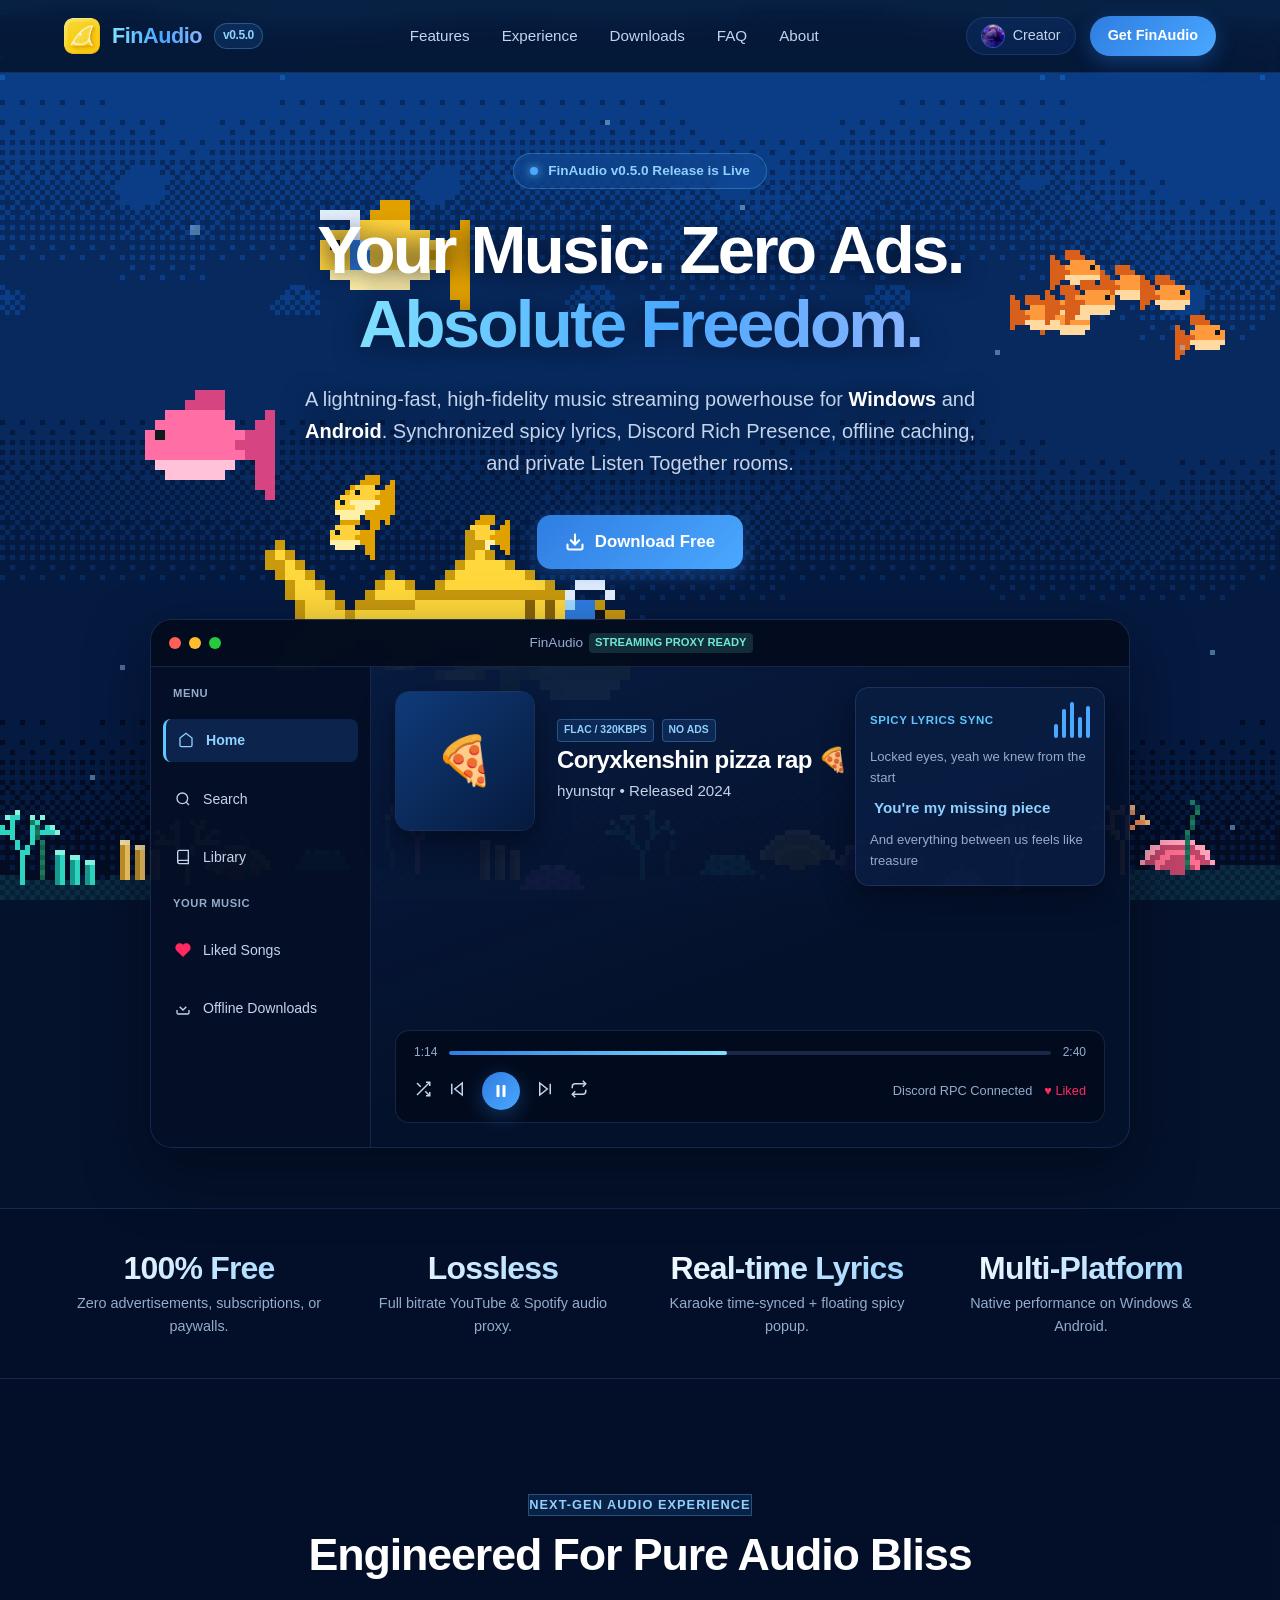
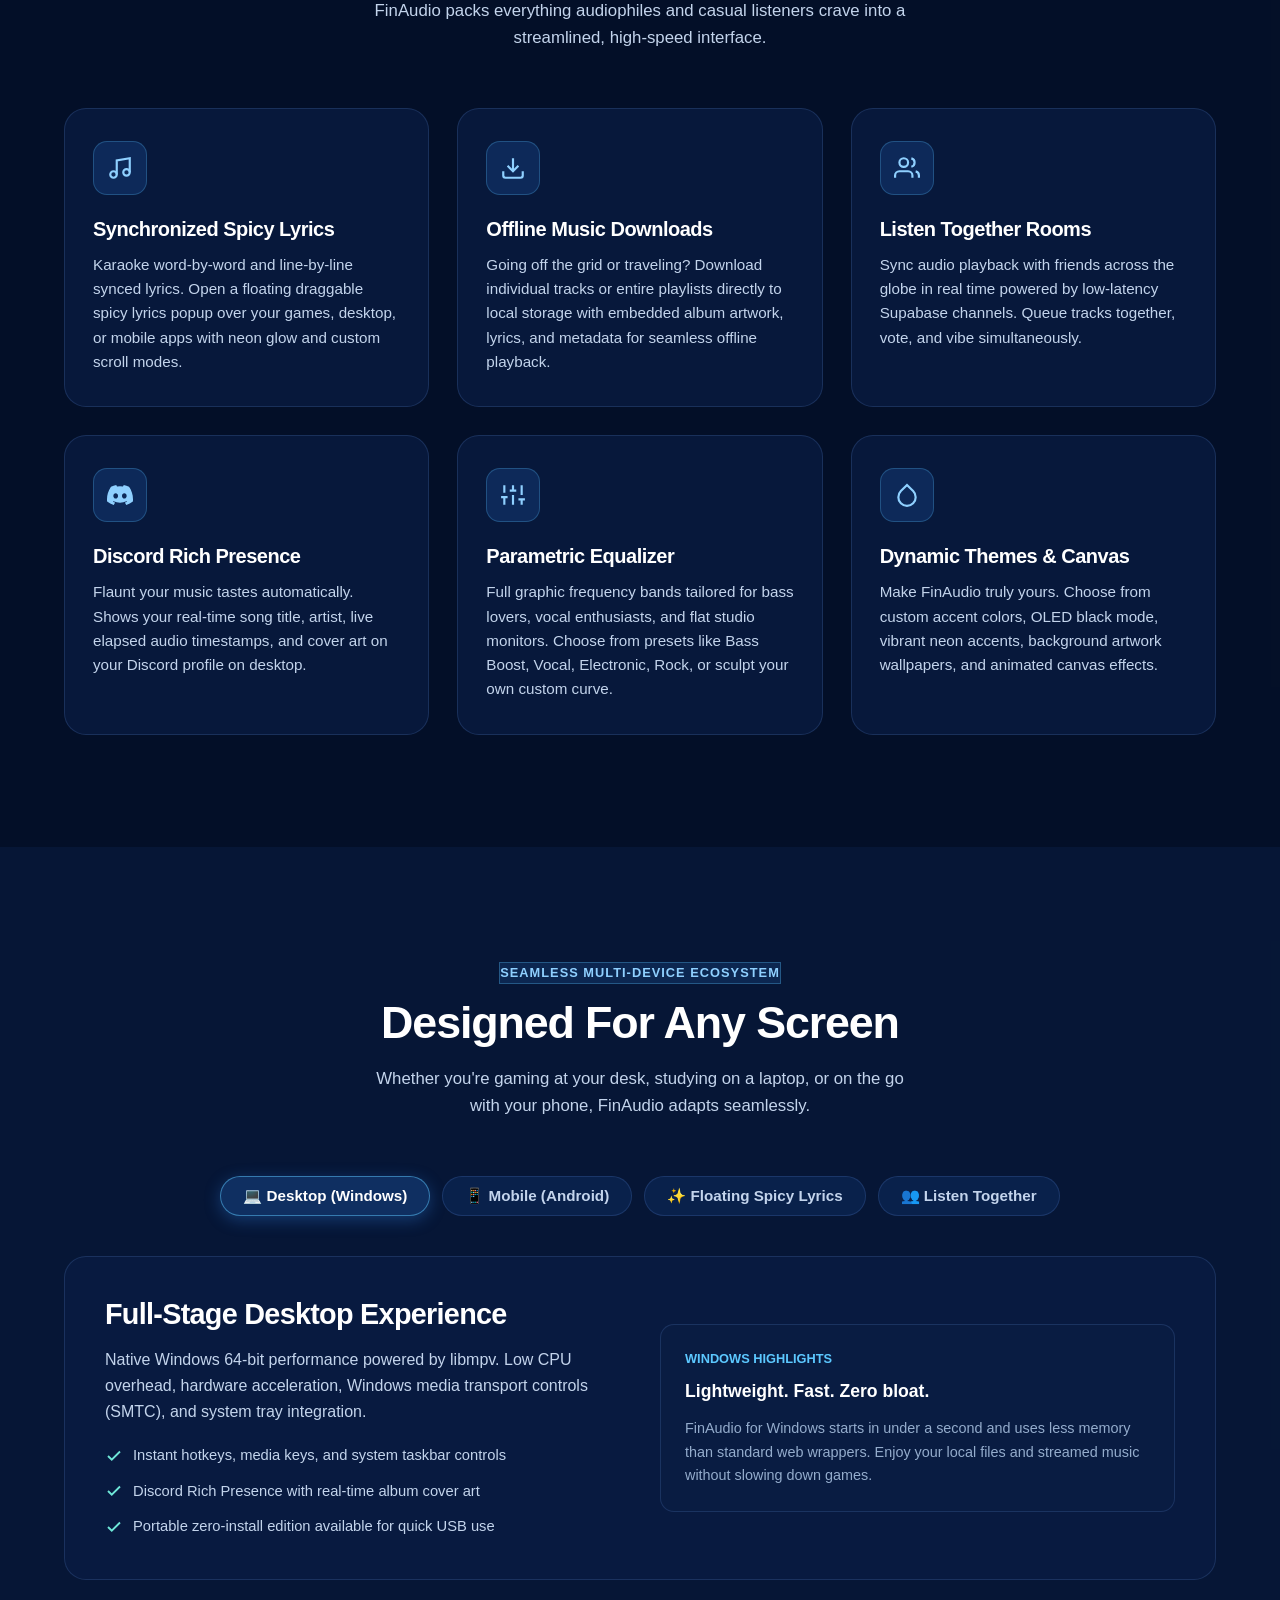
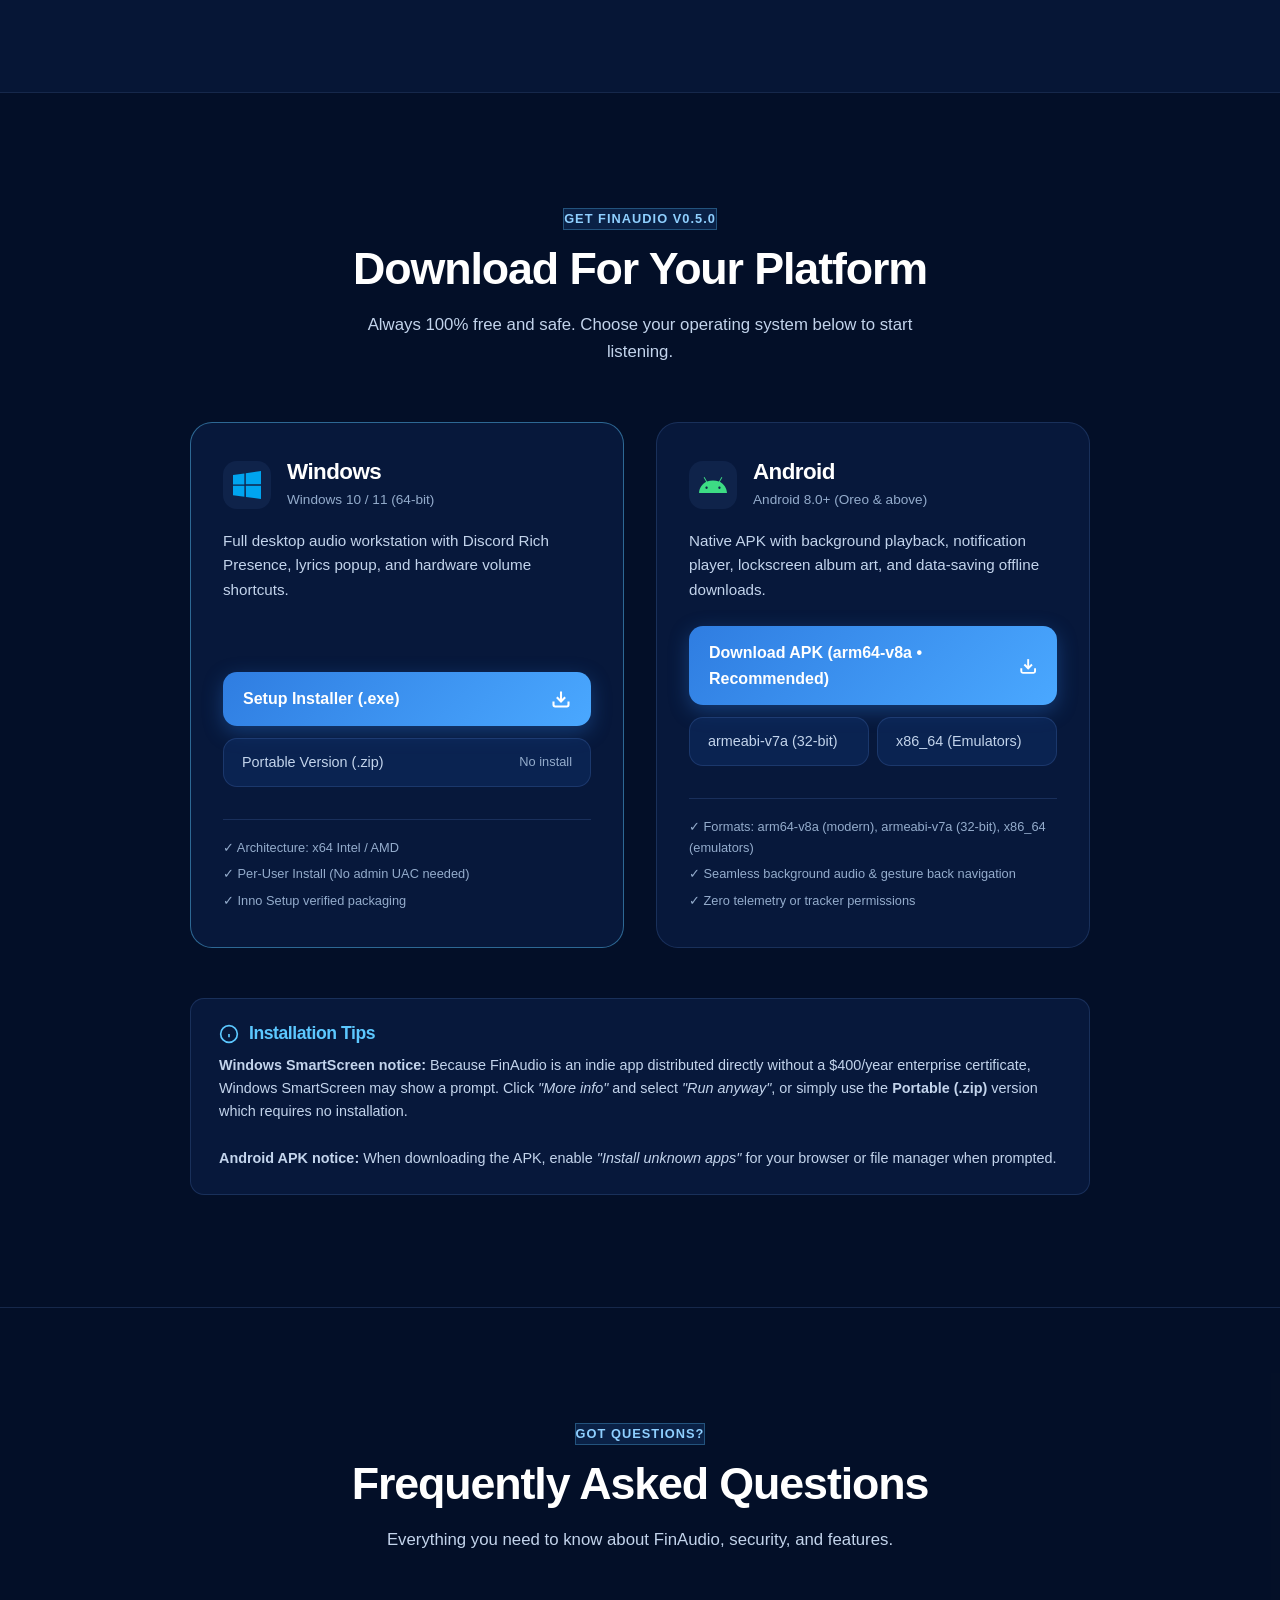
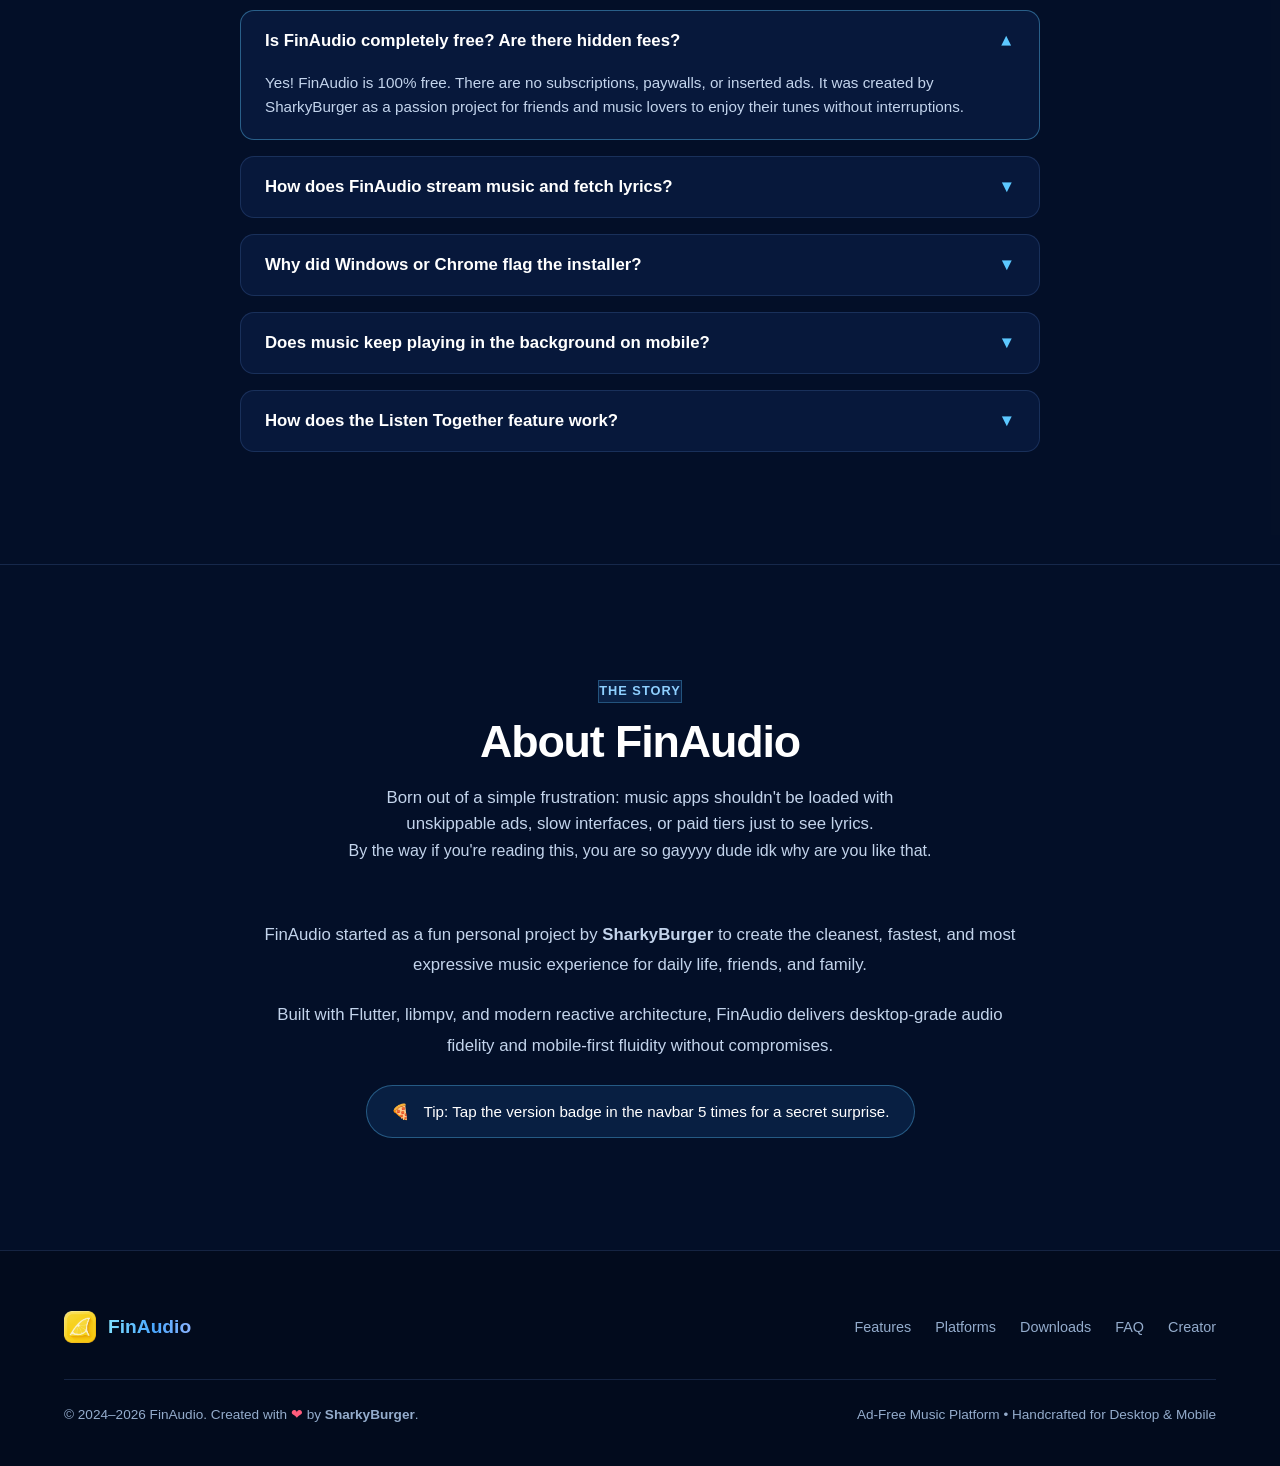
==== commit ae285c61: "Add og-image.png and configure Discord Open Graph / Twitter card rich previews" ====
--- a/index.html
+++ b/index.html
@@ -11,7 +11,14 @@
   <meta property="og:type" content="website">
   <meta property="og:title" content="FinAudio — Ad-Free Music Streaming & Synced Lyrics">
   <meta property="og:description" content="Stream and download high-fidelity ad-free music for Windows and Android with synchronized lyrics and Discord Rich Presence.">
-  <meta property="og:image" content="assets/icon.png">
+  <meta property="og:url" content="https://finaudio.site/">
+  <meta property="og:image" content="https://finaudio.site/assets/og-image.png">
+  <meta property="og:image:width" content="1200">
+  <meta property="og:image:height" content="630">
+  <meta property="og:image:alt" content="FinAudio pixel ocean with a lemon shark wearing headphones">
+  <meta name="twitter:card" content="summary_large_image">
+  <meta name="twitter:image" content="https://finaudio.site/assets/og-image.png">
+  <meta name="theme-color" content="#2f7de1">
   <link rel="icon" type="image/png" href="assets/icon.png">
 
   <!-- Styles -->
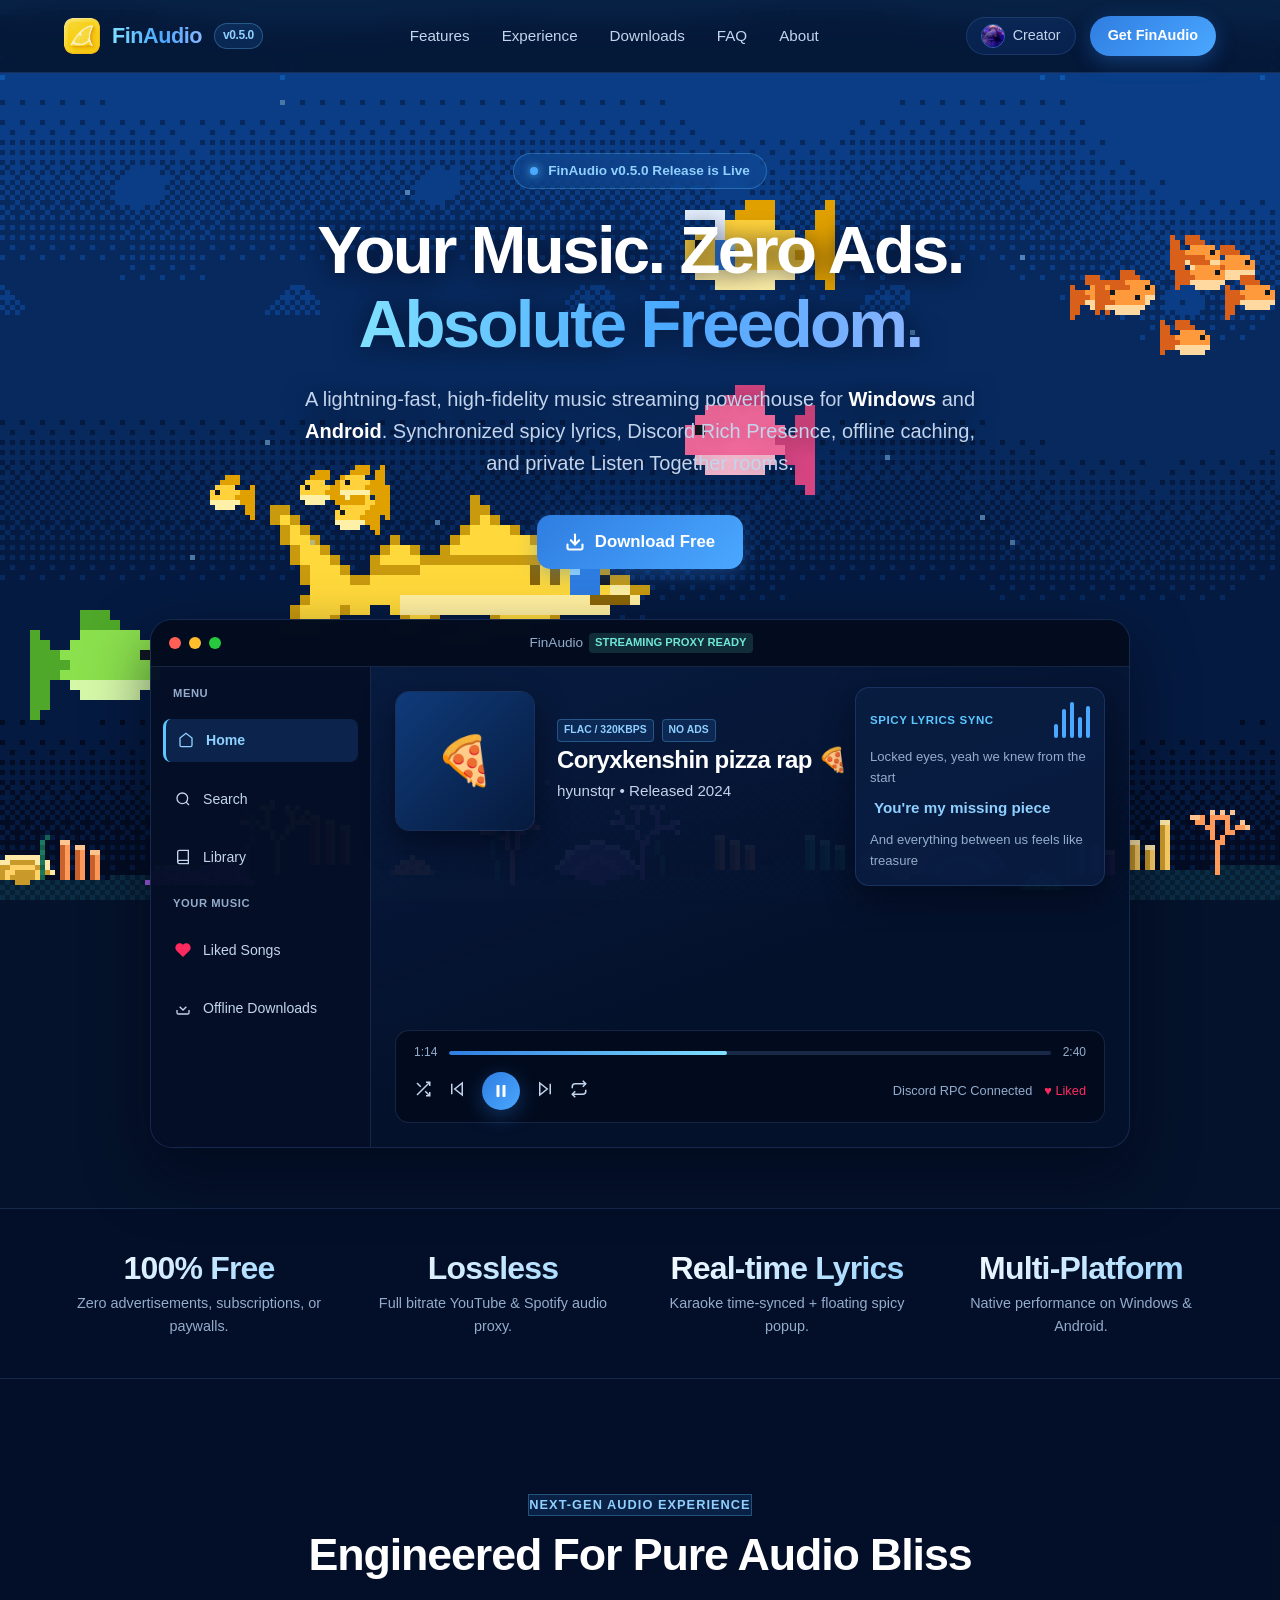
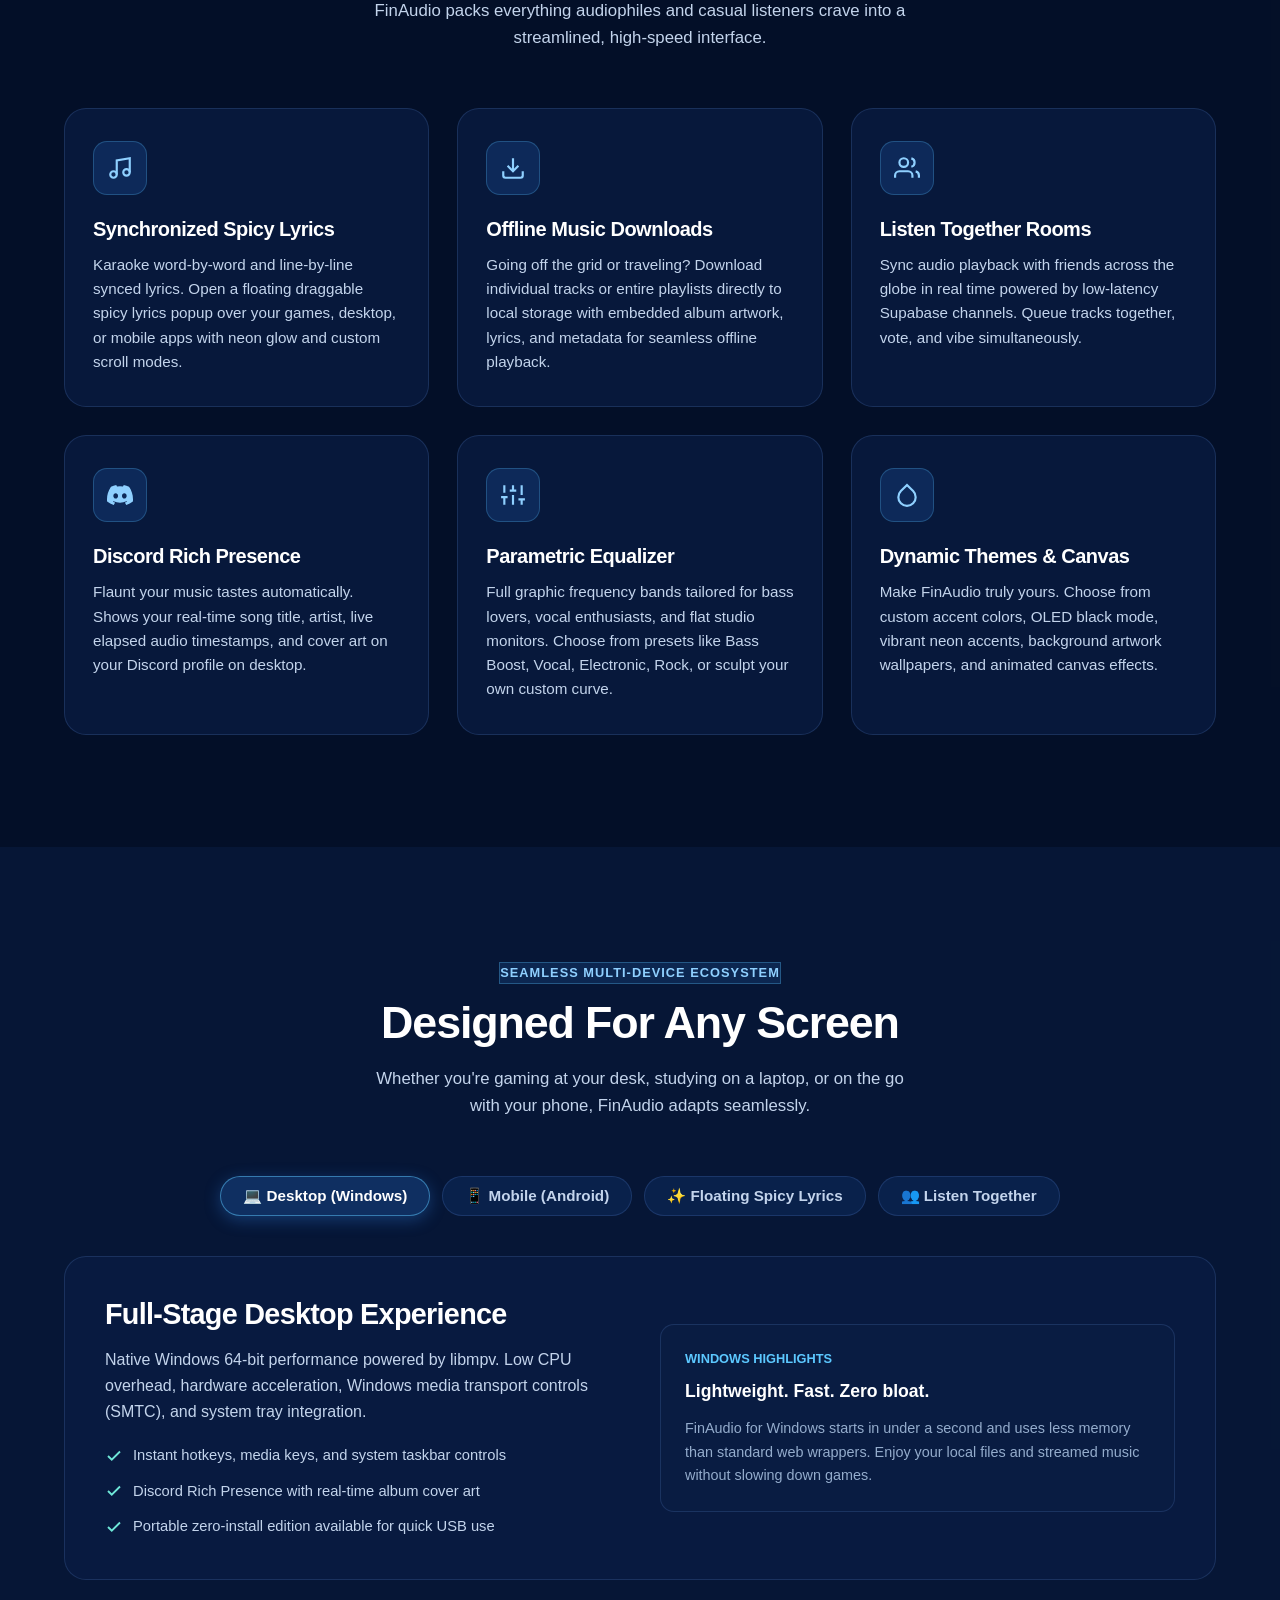
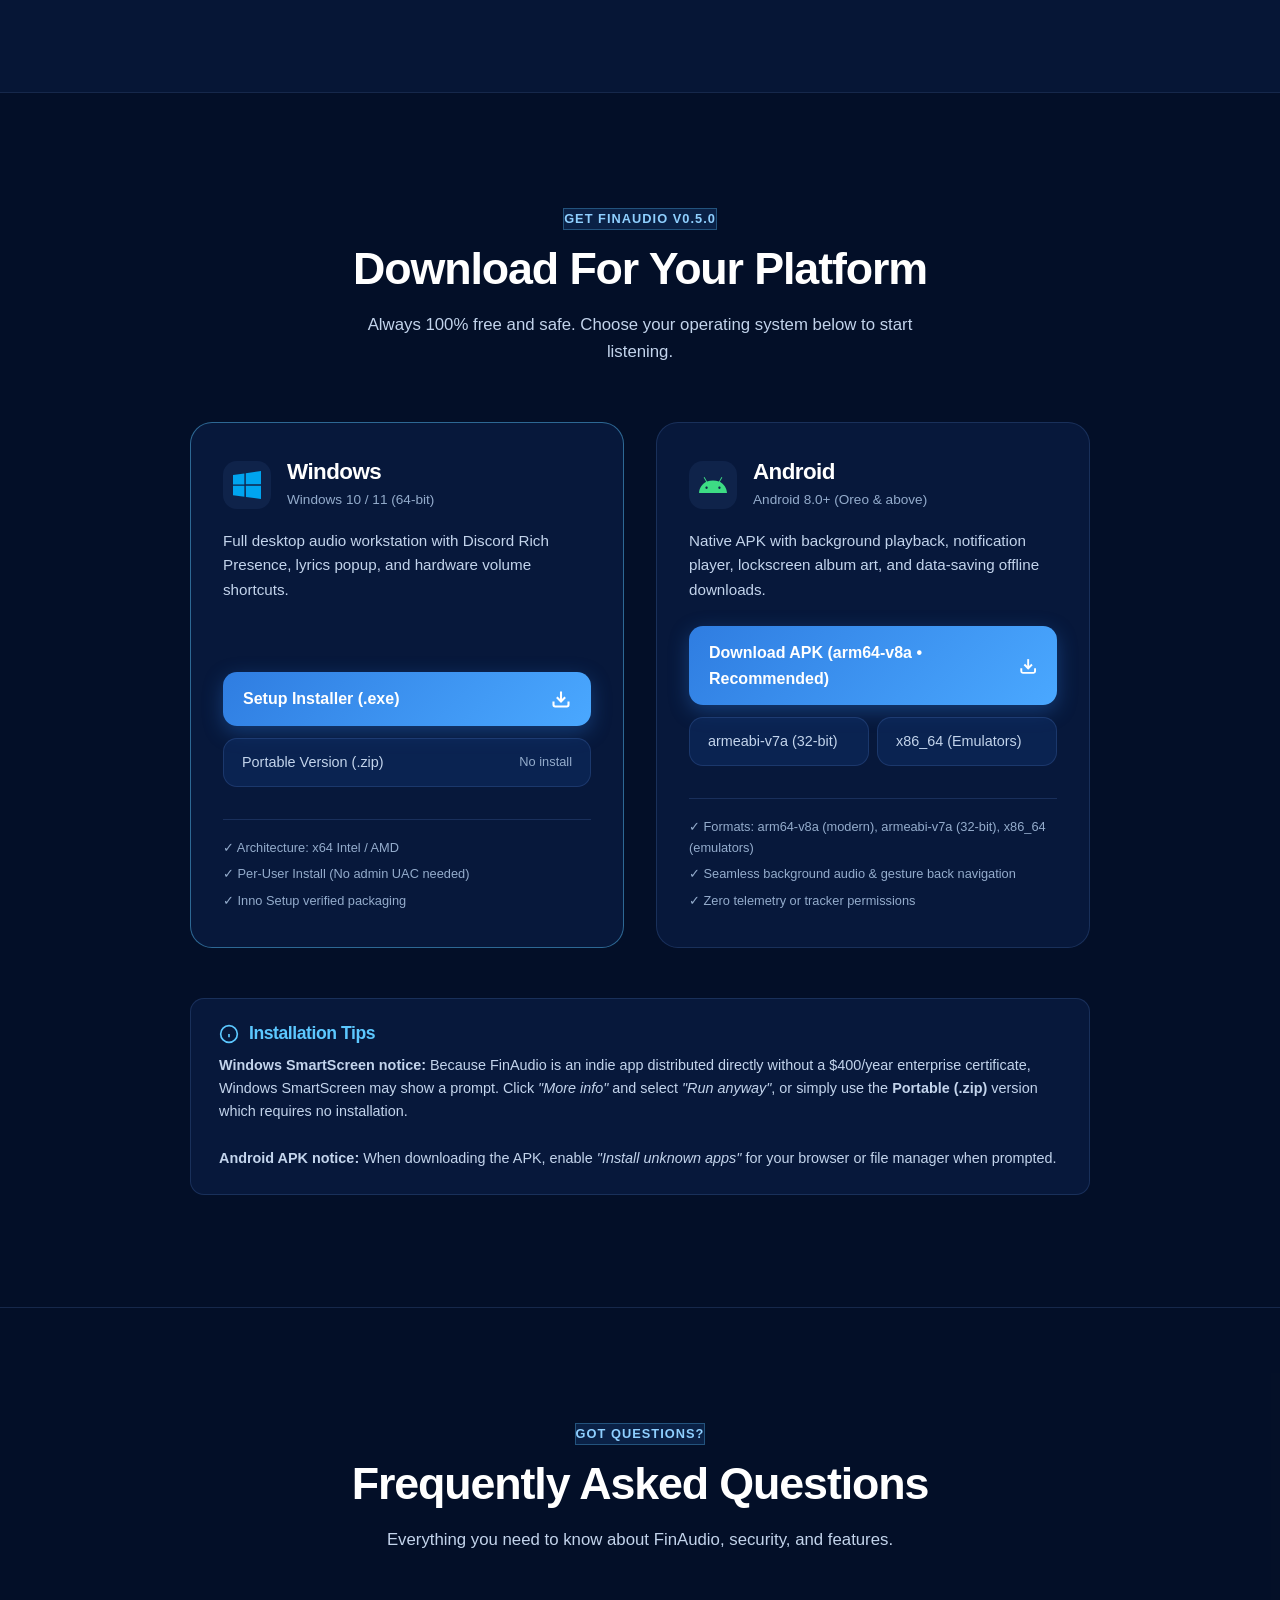
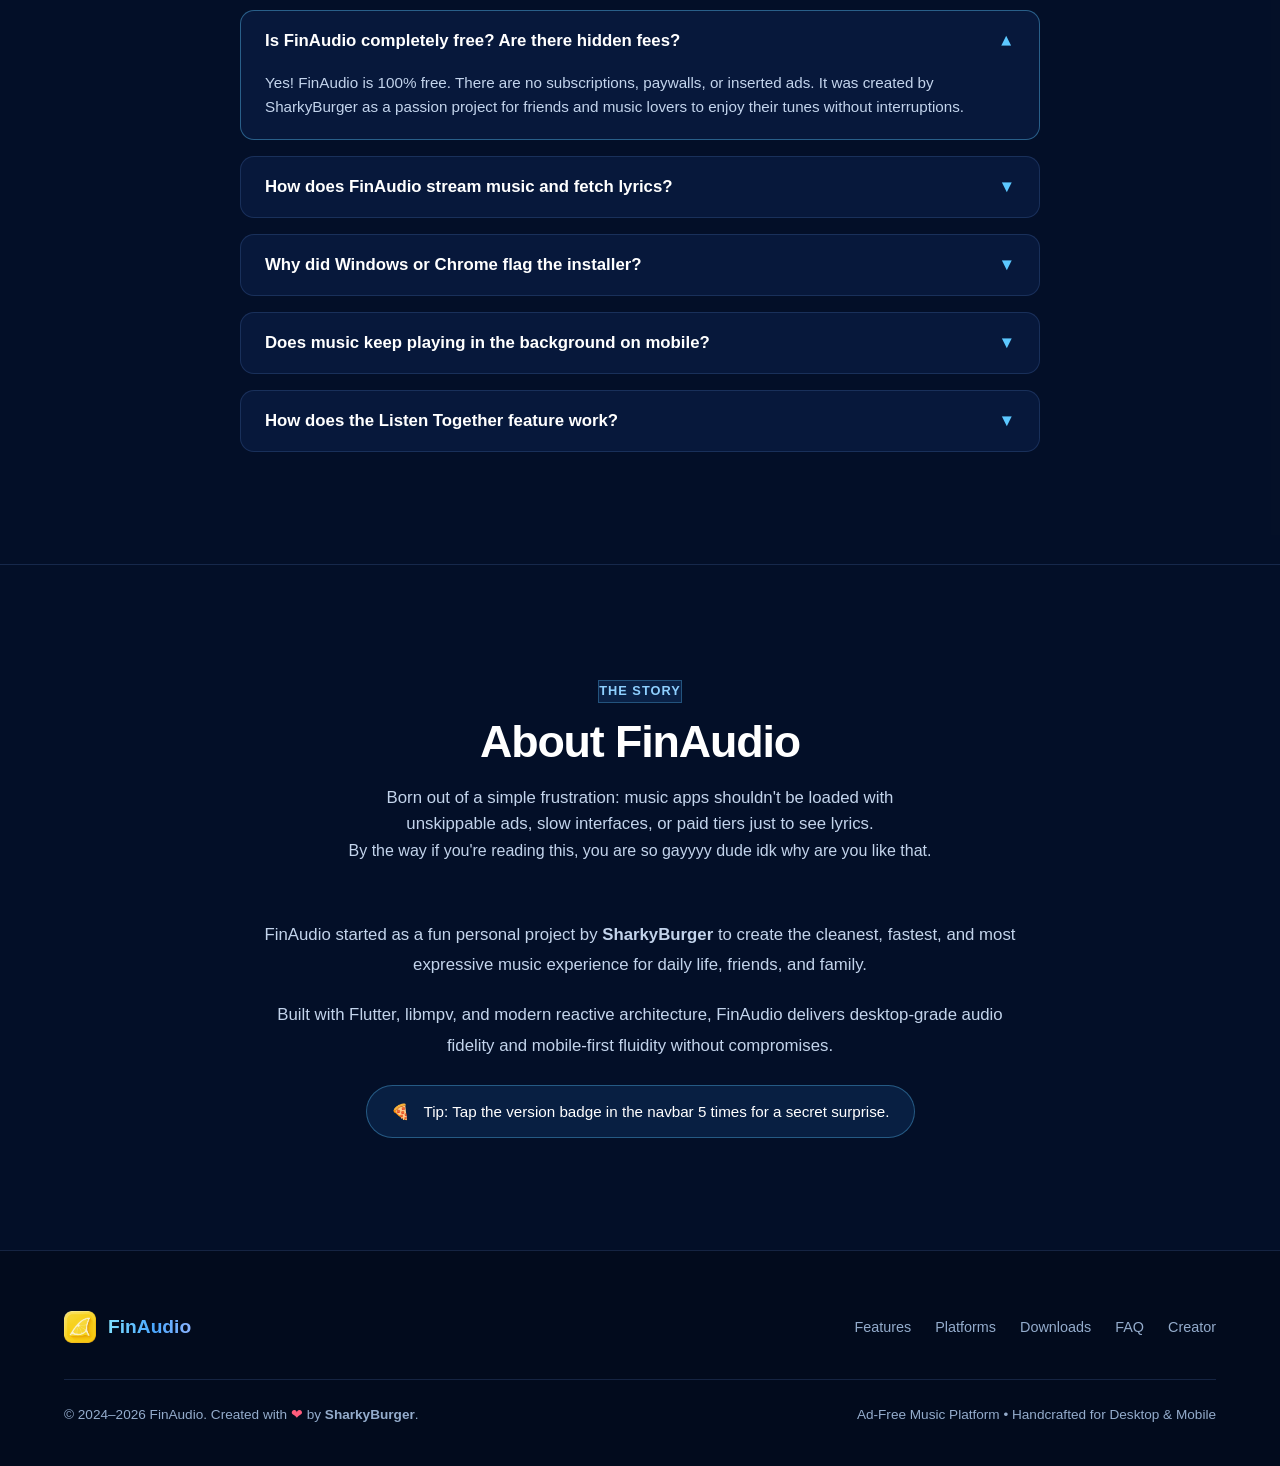
==== commit 078c8b95: "Add og:image:secure_url and og:image:type" ====
--- a/index.html
+++ b/index.html
@@ -13,6 +13,8 @@
   <meta property="og:description" content="Stream and download high-fidelity ad-free music for Windows and Android with synchronized lyrics and Discord Rich Presence.">
   <meta property="og:url" content="https://finaudio.site/">
   <meta property="og:image" content="https://finaudio.site/assets/og-image.png">
+  <meta property="og:image:secure_url" content="https://finaudio.site/assets/og-image.png">
+  <meta property="og:image:type" content="image/png">
   <meta property="og:image:width" content="1200">
   <meta property="og:image:height" content="630">
   <meta property="og:image:alt" content="FinAudio pixel ocean with a lemon shark wearing headphones">
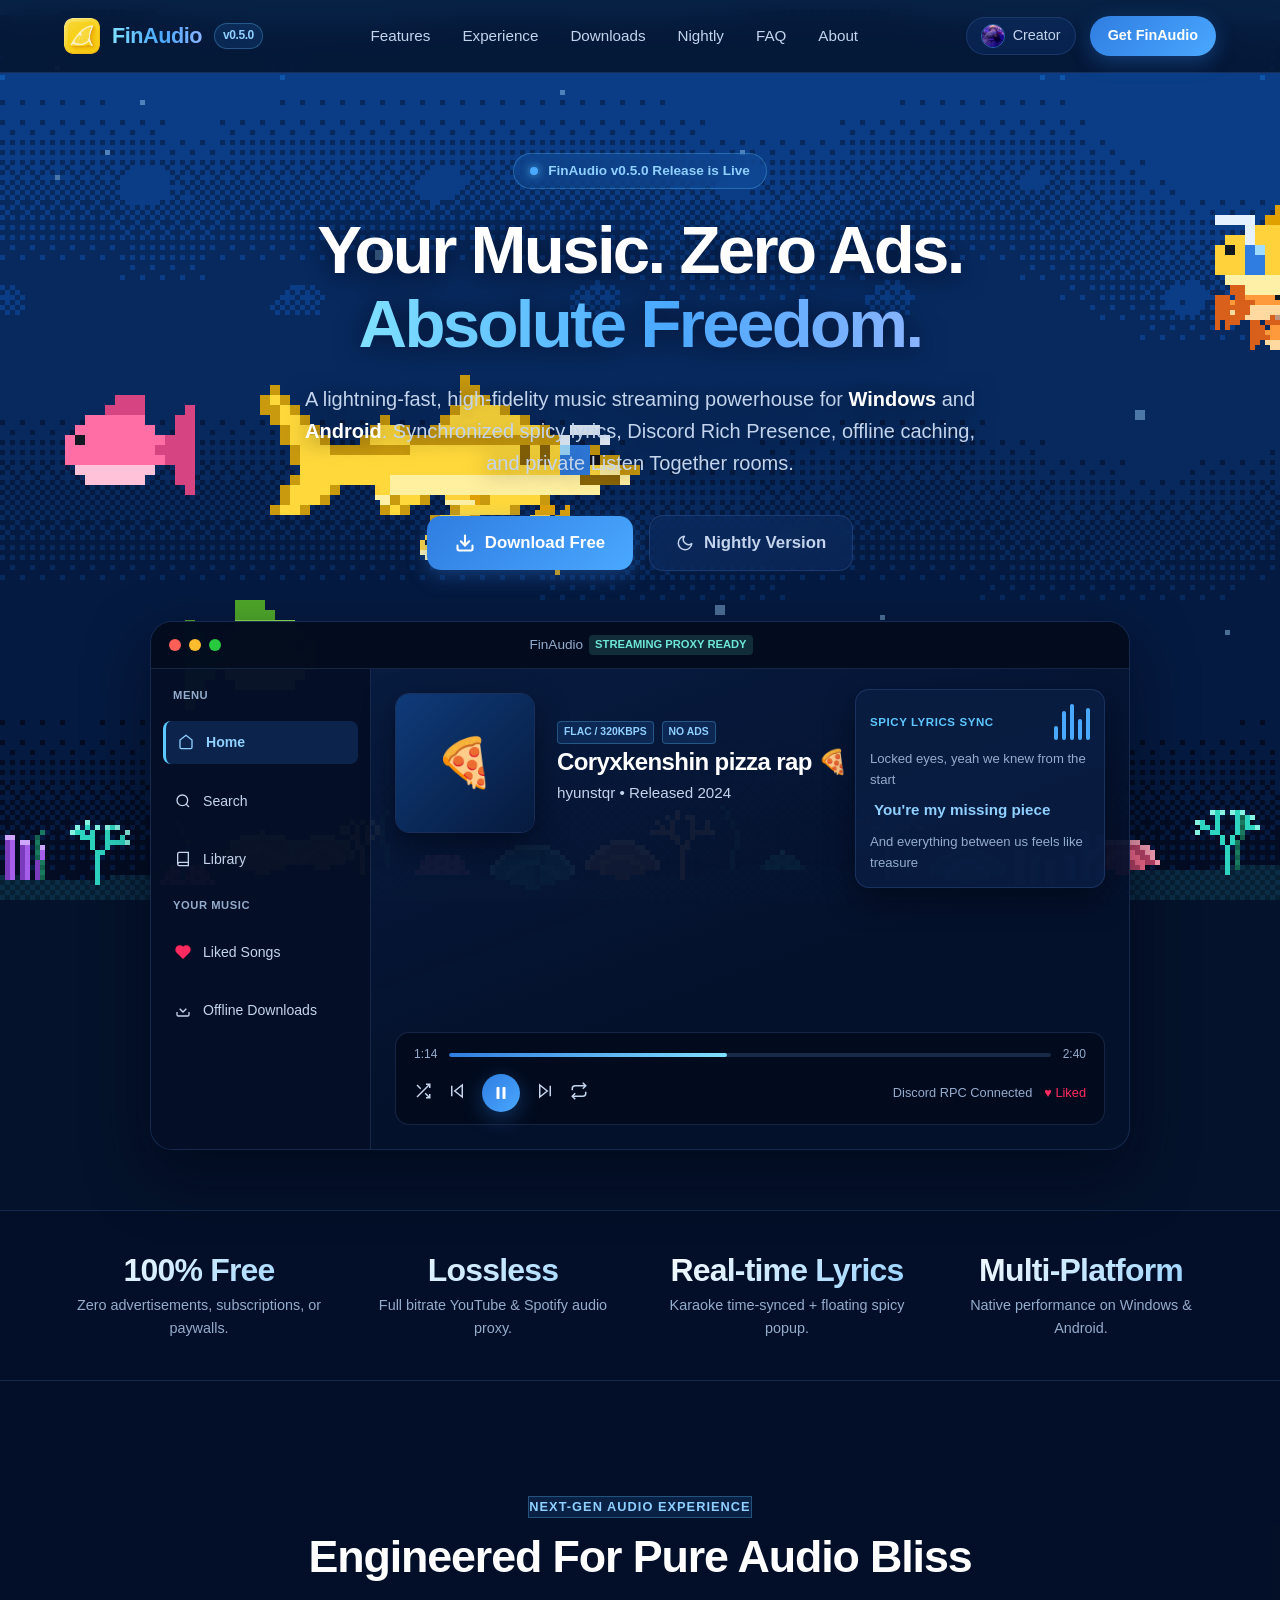
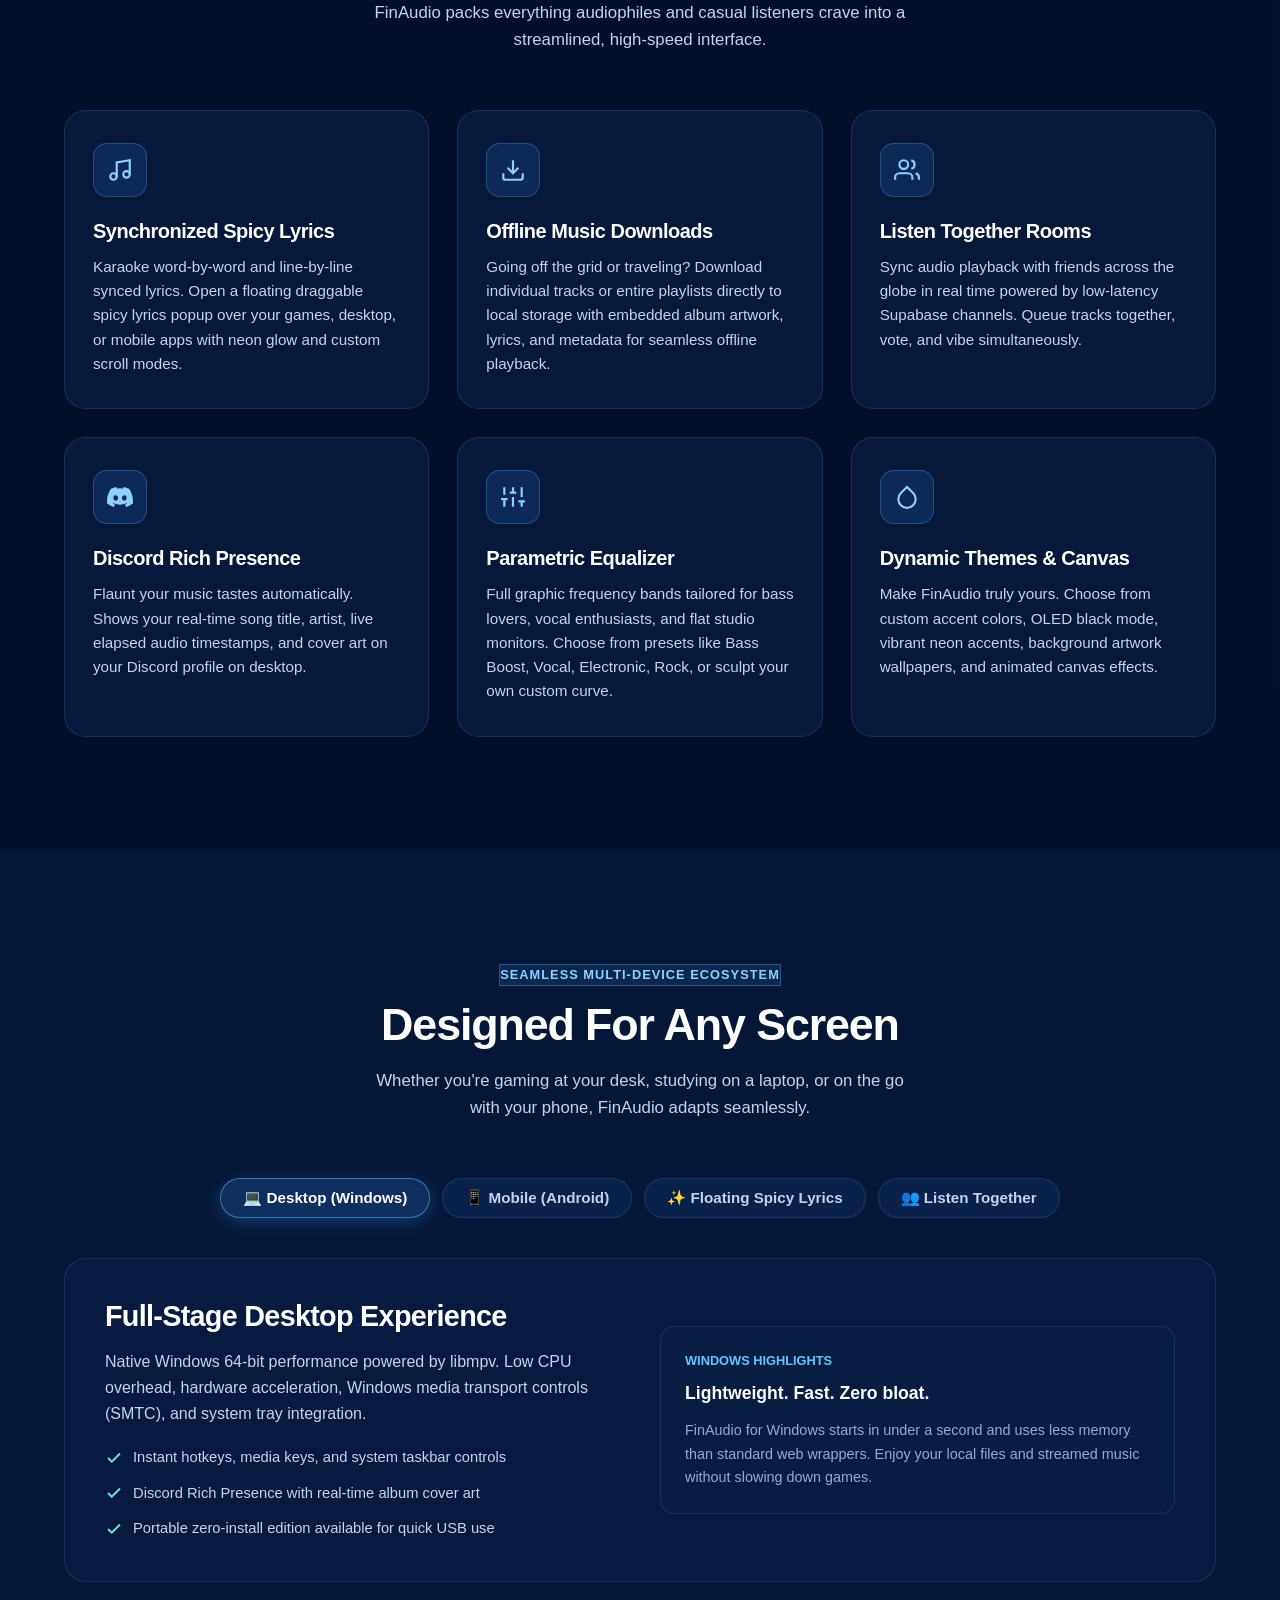
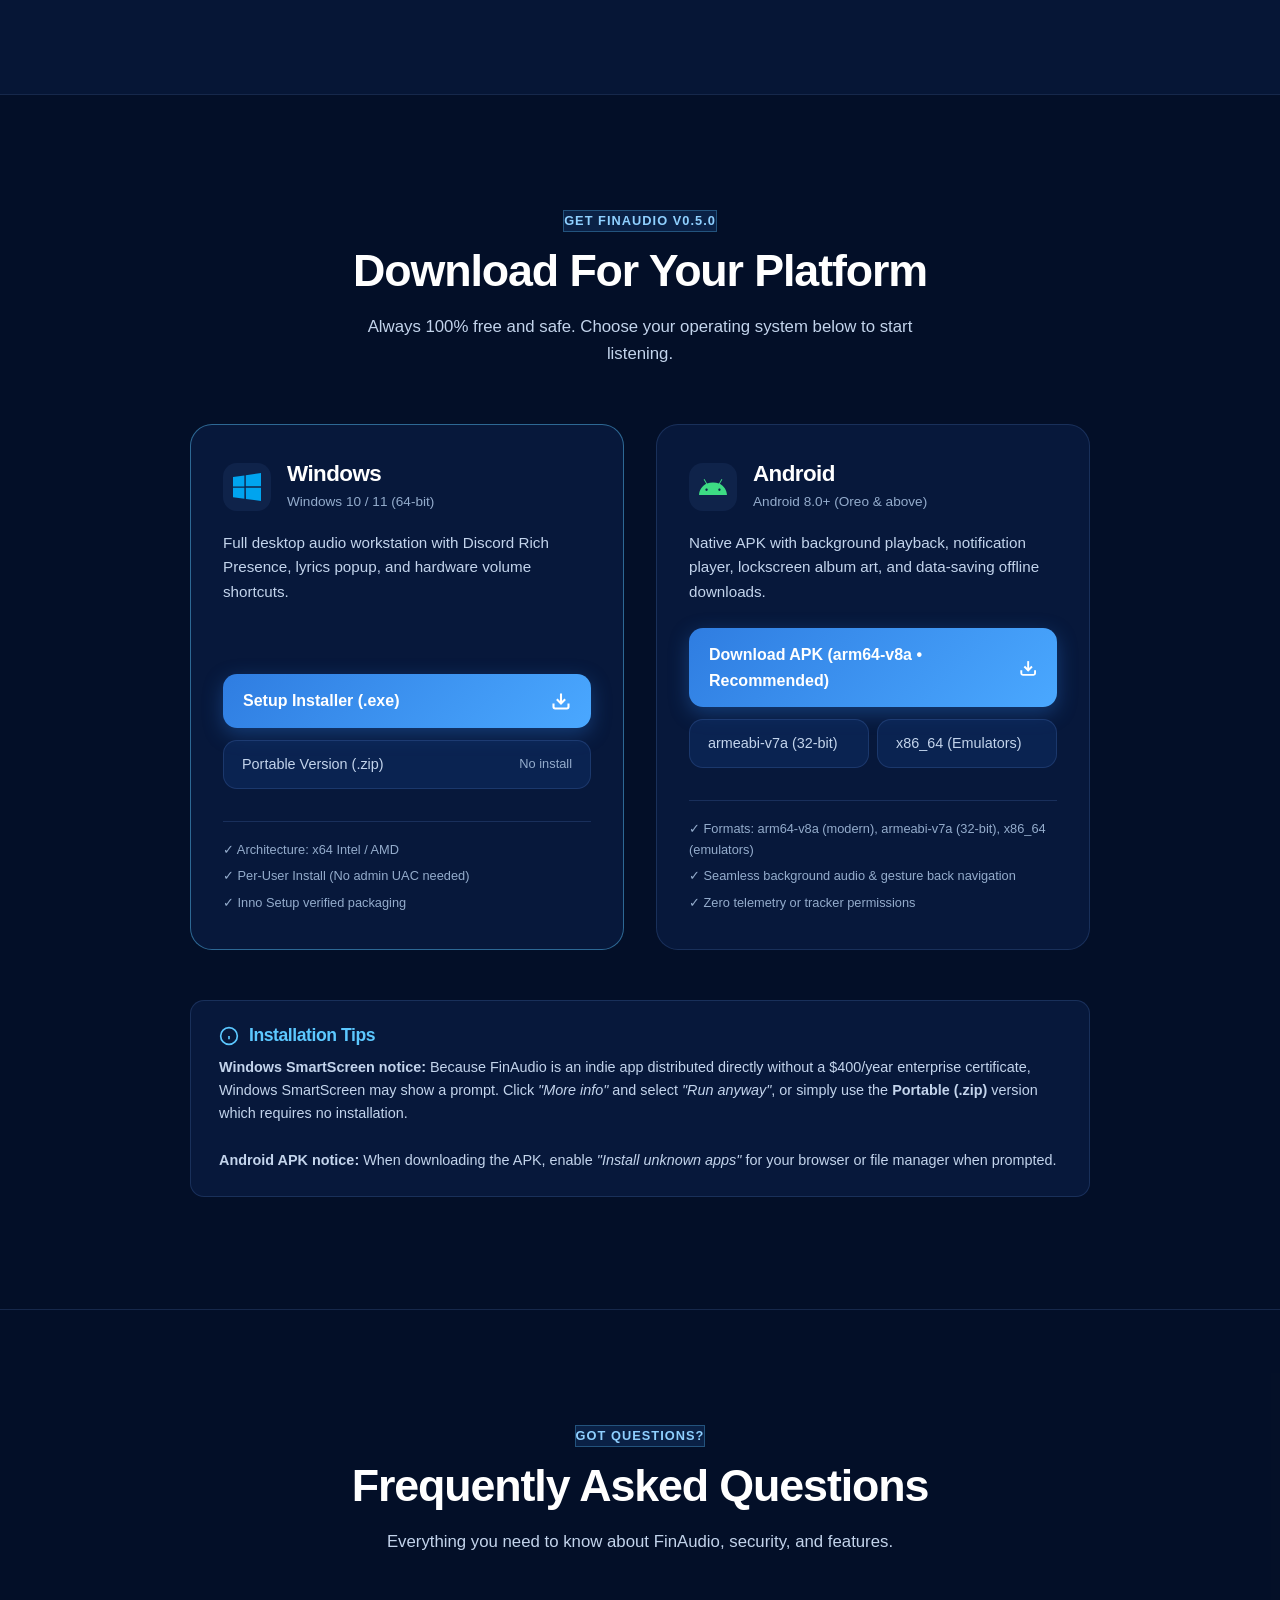
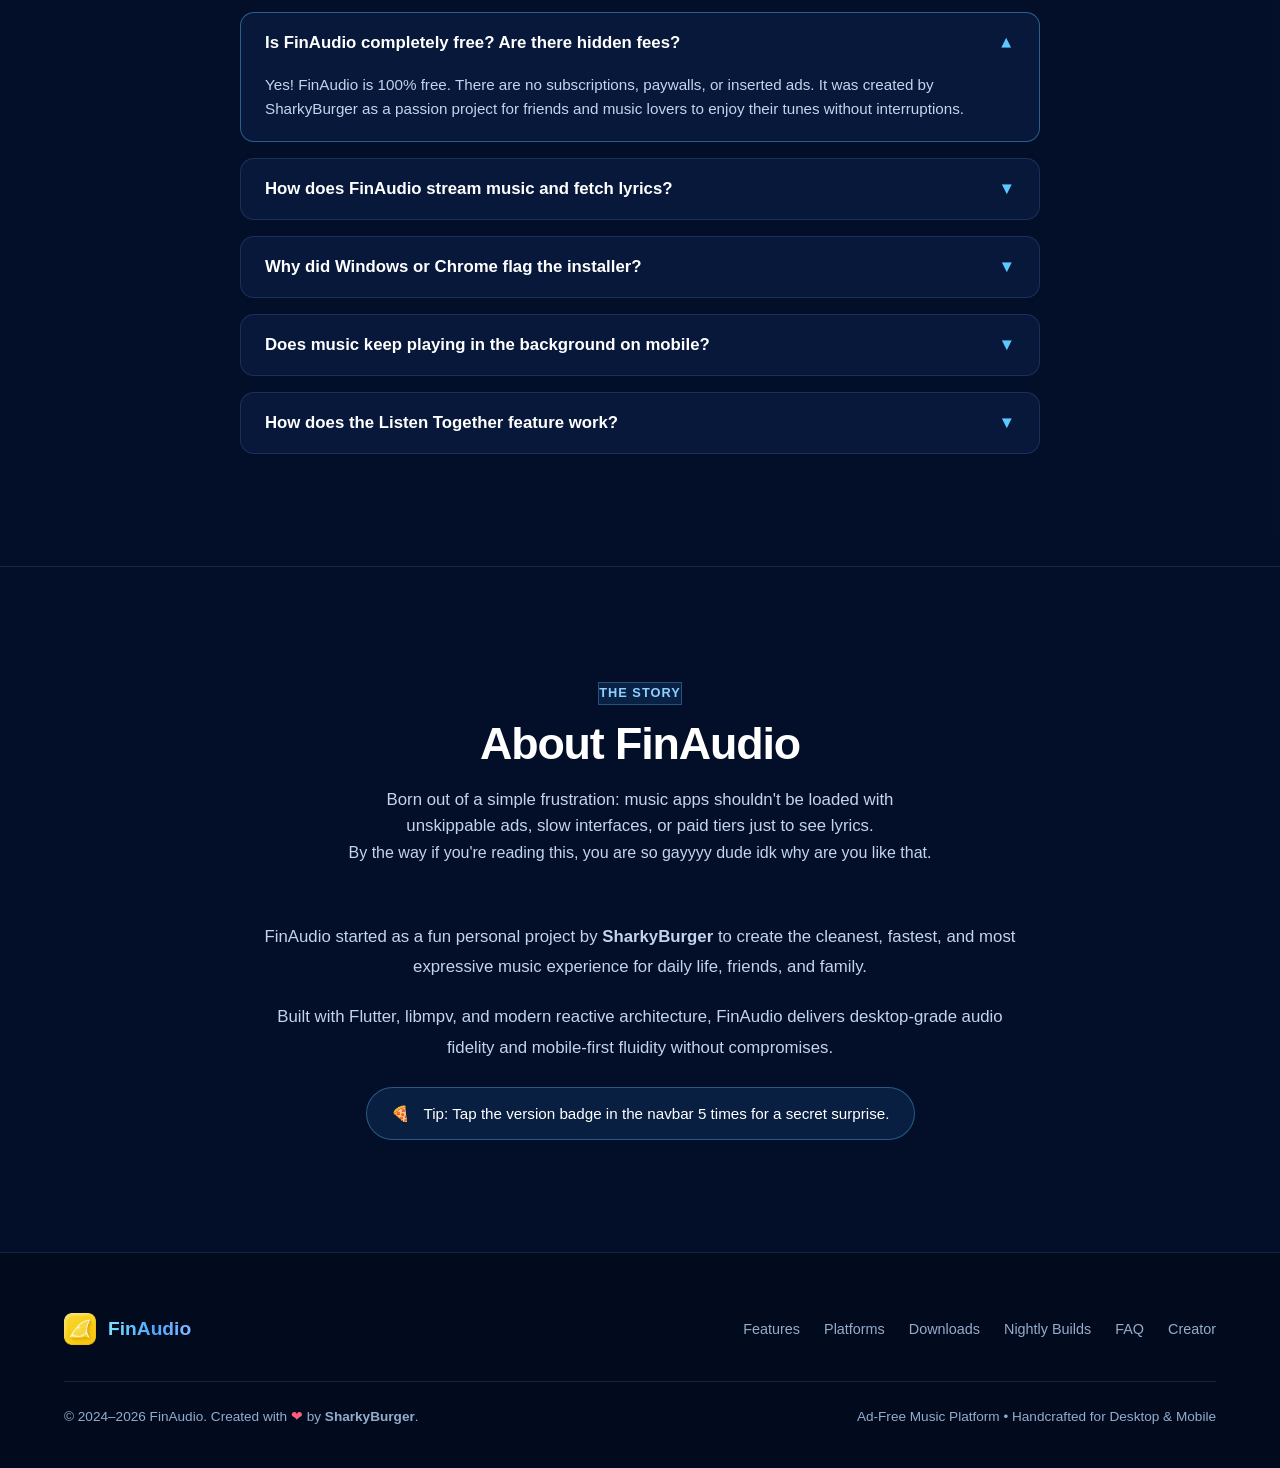
==== commit 648b8984: "Add Nightly builds page with matching ocean theme and link from hero CTA" ====
--- a/index.html
+++ b/index.html
@@ -49,6 +49,7 @@
           <li><a href="#features">Features</a></li>
           <li><a href="#experience">Experience</a></li>
           <li><a href="#downloads">Downloads</a></li>
+          <li><a href="nightly.html">Nightly</a></li>
           <li><a href="#faq">FAQ</a></li>
           <li><a href="#about">About</a></li>
         </ul>
@@ -93,6 +94,12 @@
             <line x1="12" y1="15" x2="12" y2="3"/>
           </svg>
           <span>Download Free</span>
+        </a>
+        <a href="nightly.html" class="btn-secondary">
+          <svg width="18" height="18" viewBox="0 0 24 24" fill="none" stroke="currentColor" stroke-width="2" stroke-linecap="round" stroke-linejoin="round">
+            <path d="M21 12.79A9 9 0 1 1 11.21 3 7 7 0 0 0 21 12.79z"></path>
+          </svg>
+          <span>Nightly Version</span>
         </a>
       </div>
 
@@ -706,6 +713,7 @@
           <li><a href="#features">Features</a></li>
           <li><a href="#experience">Platforms</a></li>
           <li><a href="#downloads">Downloads</a></li>
+          <li><a href="nightly.html">Nightly Builds</a></li>
           <li><a href="#faq">FAQ</a></li>
           <li><a href="https://github.com/SharkyBurger" target="_blank" rel="noopener noreferrer">Creator</a></li>
         </ul>
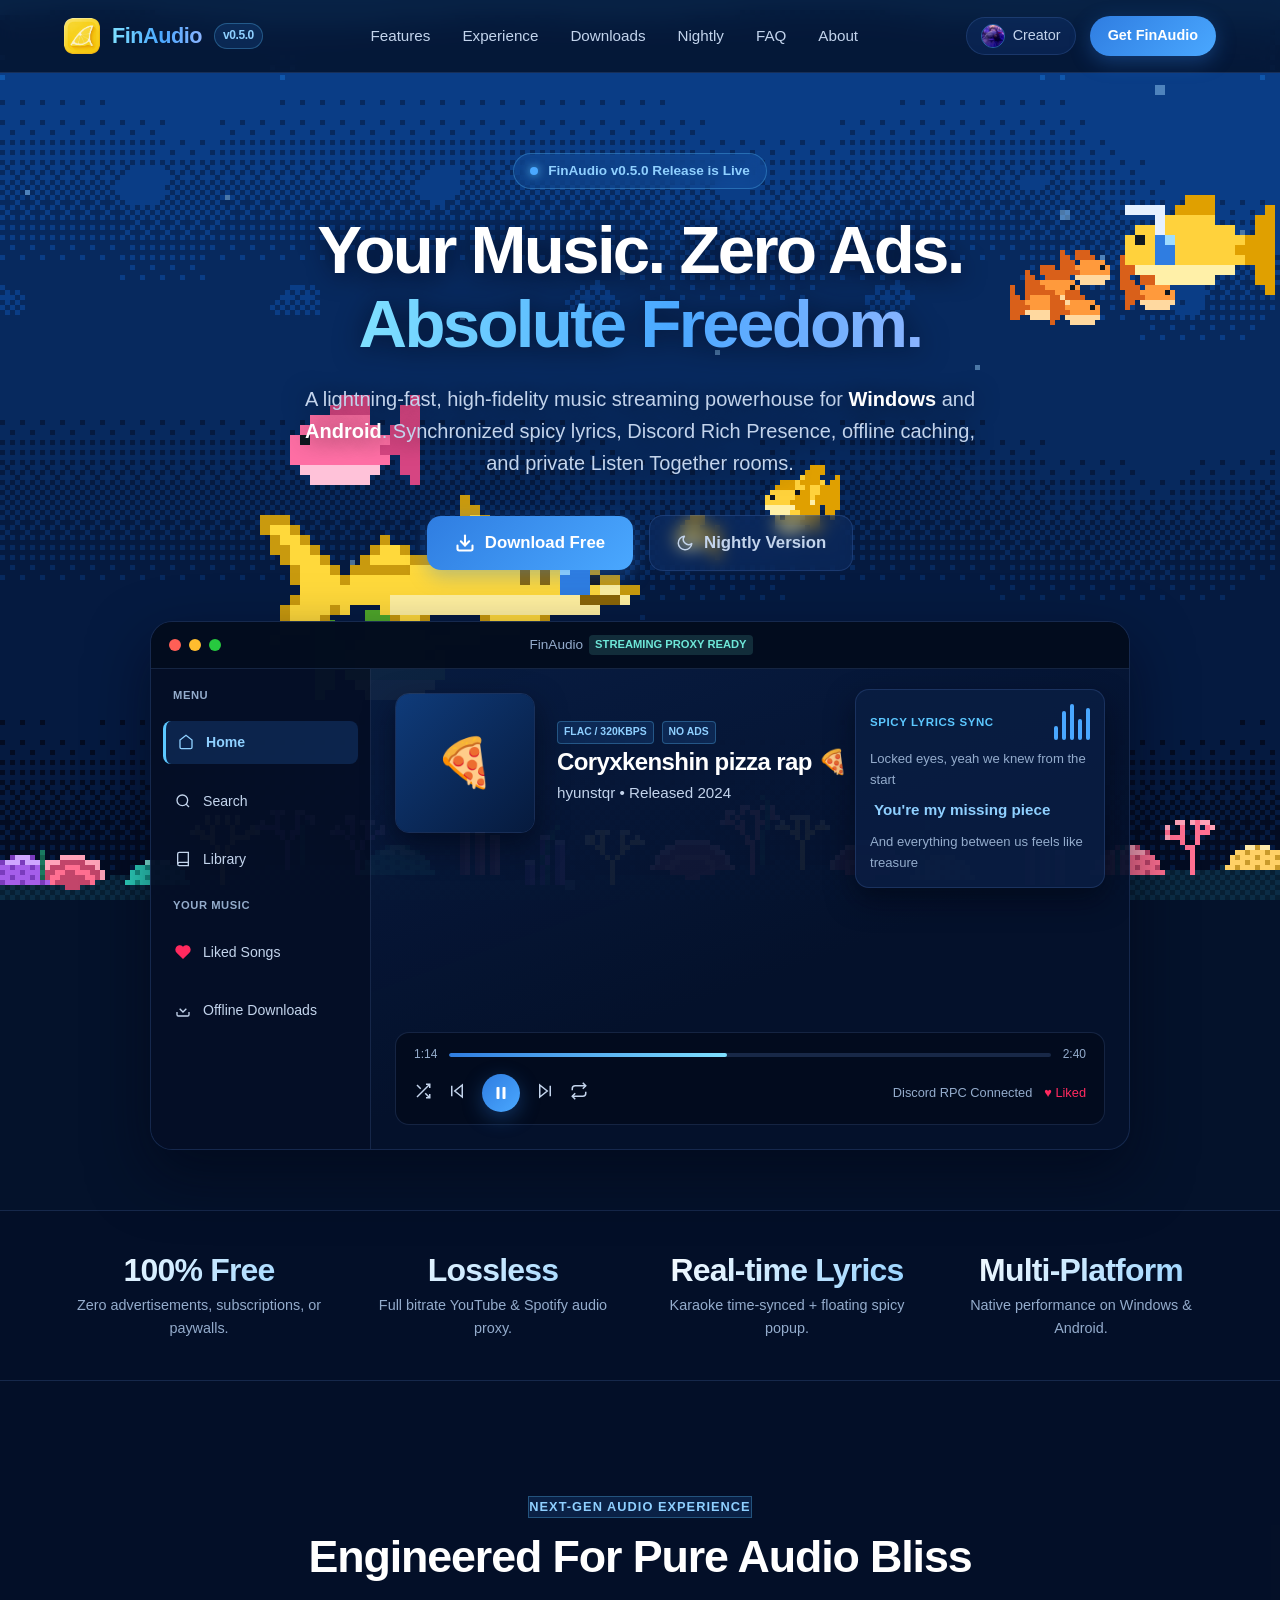
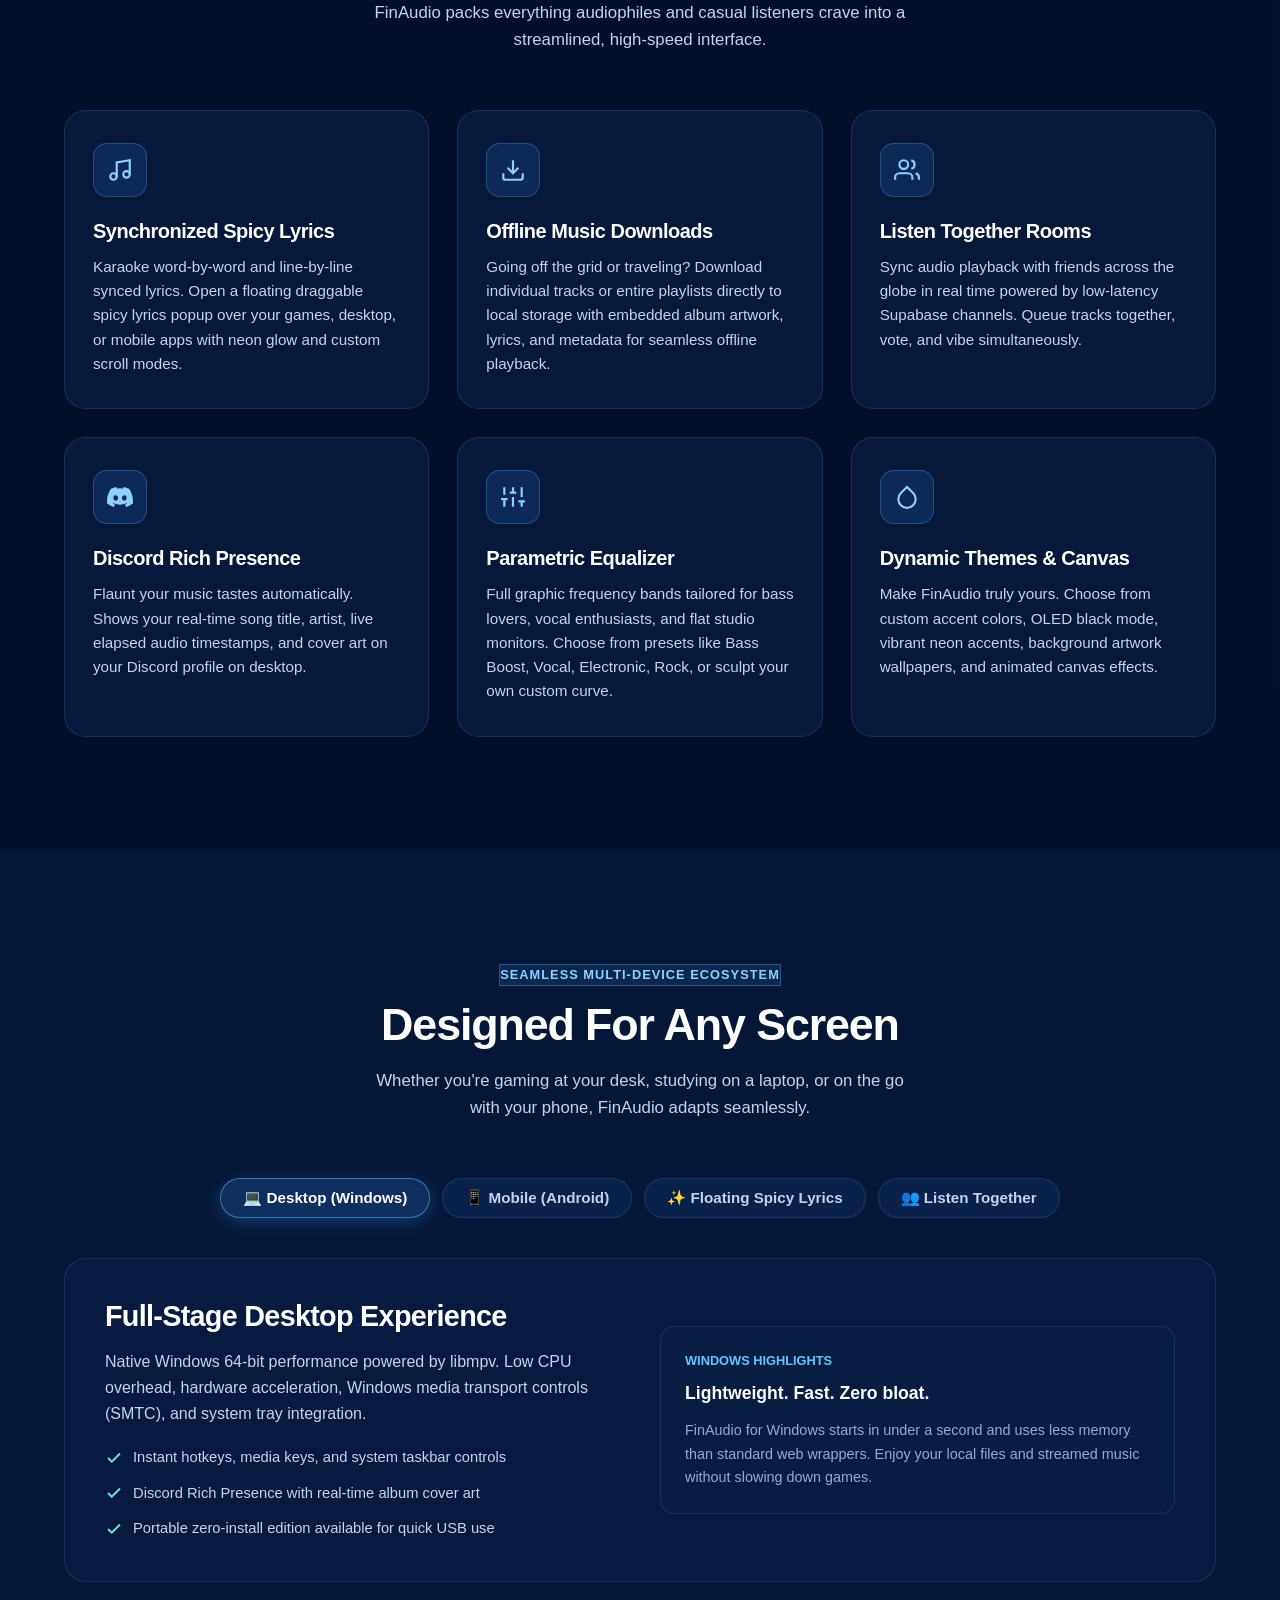
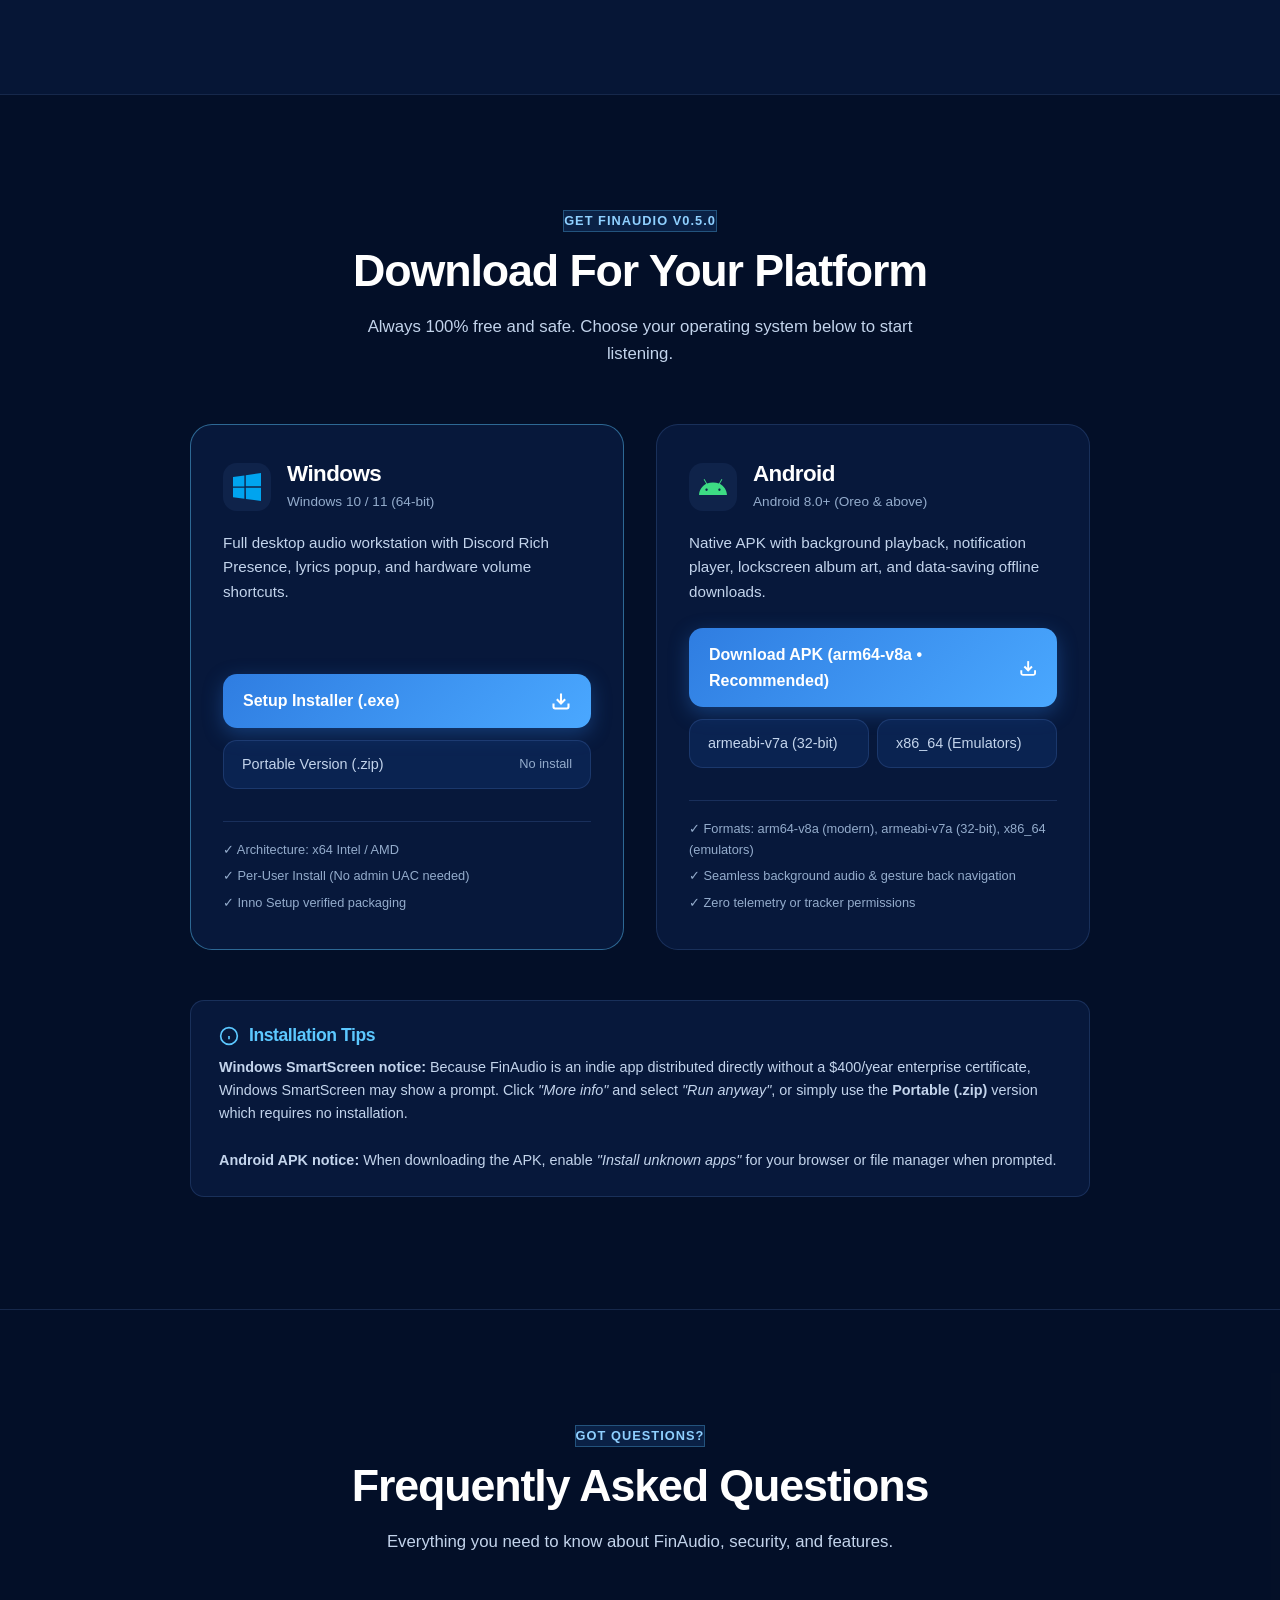
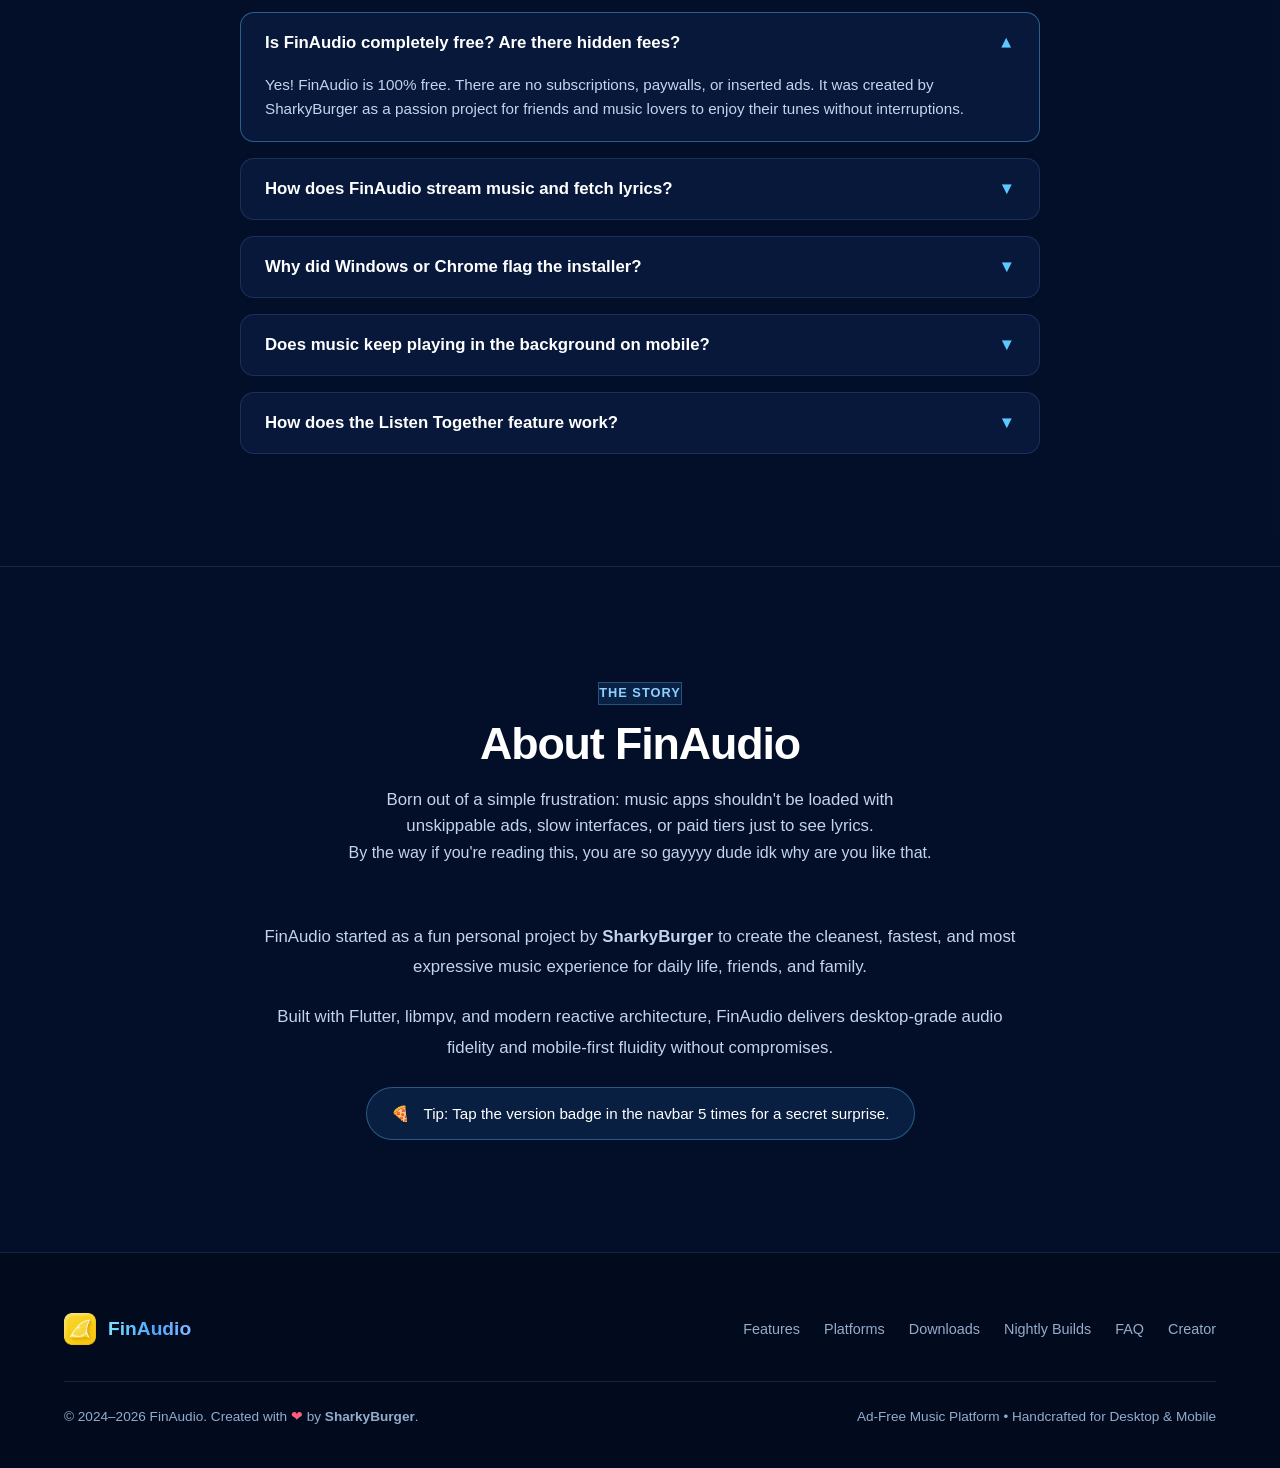
==== commit 2909964e: "fix(website): enhance mobile compatibility for main and nightly pages" ====
--- a/index.html
+++ b/index.html
@@ -52,6 +52,8 @@
           <li><a href="nightly.html">Nightly</a></li>
           <li><a href="#faq">FAQ</a></li>
           <li><a href="#about">About</a></li>
+          <li class="mobile-only-action"><a href="#downloads" class="btn-nav-download" style="justify-content: center; width: 100%; margin-top: 6px;">Get FinAudio</a></li>
+          <li class="mobile-only-action"><a href="https://github.com/SharkyBurger" target="_blank" rel="noopener noreferrer" style="justify-content: center; width: 100%; opacity: 0.85;">View Creator Profile ↗</a></li>
         </ul>
       </nav>
 
@@ -568,11 +570,11 @@
               <span>Download APK (arm64-v8a • Recommended)</span>
               <svg width="20" height="20" viewBox="0 0 24 24" fill="none" stroke="currentColor" stroke-width="2.5"><path d="M21 15v4a2 2 0 0 1-2 2H5a2 2 0 0 1-2-2v-4"/><polyline points="7 10 12 15 17 10"/><line x1="12" y1="15" x2="12" y2="3"/></svg>
             </a>
-            <div style="display: flex; gap: 8px;">
-              <a href="downloads/FinAudio-v0.5.0-armeabi-v7a.apk" download="FinAudio-v0.5.0-armeabi-v7a.apk" class="btn-download-sub" style="flex: 1;" title="For older 32-bit Android phones">
+            <div class="download-sub-row">
+              <a href="downloads/FinAudio-v0.5.0-armeabi-v7a.apk" download="FinAudio-v0.5.0-armeabi-v7a.apk" class="btn-download-sub" title="For older 32-bit Android phones">
                 <span>armeabi-v7a (32-bit)</span>
               </a>
-              <a href="downloads/FinAudio-v0.5.0-x86_64.apk" download="FinAudio-v0.5.0-x86_64.apk" class="btn-download-sub" style="flex: 1;" title="For PC Emulators & ChromeOS">
+              <a href="downloads/FinAudio-v0.5.0-x86_64.apk" download="FinAudio-v0.5.0-x86_64.apk" class="btn-download-sub" title="For PC Emulators & ChromeOS">
                 <span>x86_64 (Emulators)</span>
               </a>
             </div>
@@ -692,7 +694,7 @@
         <p style="margin-bottom: 24px;">
           Built with Flutter, libmpv, and modern reactive architecture, FinAudio delivers desktop-grade audio fidelity and mobile-first fluidity without compromises.
         </p>
-        <div style="display: inline-flex; align-items: center; gap: 14px; background: rgba(255, 42, 95, 0.1); border: 1px solid rgba(255, 42, 95, 0.3); padding: 12px 24px; border-radius: var(--radius-full); color: #fff; font-size: 0.95rem;">
+        <div class="about-tip-pill">
           <span>🍕</span>
           <span>Tip: Tap the version badge in the navbar 5 times for a secret surprise.</span>
         </div>
--- a/styles.css
+++ b/styles.css
@@ -874,7 +874,70 @@
 }
 .toast.show { transform: translateY(0); opacity: 1; pointer-events: auto; }
 
-/* ---------- Responsive ---------- */
+/* Sub-download row for 32-bit and emulator APKs */
+.download-sub-row {
+  display: flex;
+  gap: 8px;
+}
+.download-sub-row .btn-download-sub {
+  flex: 1;
+}
+
+/* Nightly test build warning callout */
+.nightly-callout {
+  max-width: 780px;
+  margin: 0 auto;
+  background: rgba(15, 47, 102, 0.45);
+  border: 1px solid rgba(92, 200, 255, 0.3);
+  border-radius: var(--radius-md);
+  padding: 20px 24px;
+  text-align: left;
+  display: flex;
+  gap: 16px;
+  align-items: flex-start;
+  backdrop-filter: blur(12px);
+  -webkit-backdrop-filter: blur(12px);
+}
+.nightly-callout-icon {
+  font-size: 1.5rem;
+  line-height: 1;
+  flex-shrink: 0;
+}
+.nightly-callout-body h4 {
+  font-size: 1.05rem;
+  margin-bottom: 6px;
+  color: #fff;
+}
+.nightly-callout-body p {
+  font-size: 0.9rem;
+  color: var(--text-secondary);
+  line-height: 1.5;
+}
+.nightly-callout-body a {
+  color: #5cc8ff;
+  text-decoration: underline;
+}
+
+/* About easter egg tip pill */
+.about-tip-pill {
+  display: inline-flex;
+  align-items: center;
+  gap: 14px;
+  background: rgba(255, 42, 95, 0.1);
+  border: 1px solid rgba(255, 42, 95, 0.3);
+  padding: 12px 24px;
+  border-radius: var(--radius-full);
+  color: #fff;
+  font-size: 0.95rem;
+  max-width: 100%;
+}
+
+/* Mobile-only action items inside the drawer */
+.mobile-only-action {
+  display: none;
+}
+
+/* ---------- Responsive Breakpoints ---------- */
 @media (max-width: 992px) {
   .features-grid { grid-template-columns: repeat(2, 1fr); }
   .app-window-body { grid-template-columns: 1fr; height: auto; }
@@ -886,40 +949,434 @@
 }
 
 @media (max-width: 768px) {
+  .nav-container { position: relative; }
   .nav-links, .nav-actions .btn-github, .nav-actions .btn-creator { display: none; }
-  .mobile-toggle { display: block; }
+  .mobile-toggle {
+    display: flex;
+    align-items: center;
+    justify-content: center;
+    width: 42px;
+    height: 42px;
+    font-size: 1.4rem;
+    padding: 0;
+    border-radius: var(--radius-sm);
+    background: rgba(15, 47, 102, 0.35);
+    border: 1px solid var(--border-subtle);
+    color: #fff;
+    cursor: pointer;
+    transition: all var(--transition-fast);
+  }
+  .mobile-toggle:hover {
+    background: rgba(47, 125, 225, 0.25);
+    border-color: rgba(92, 200, 255, 0.4);
+  }
+
   .nav-links.mobile-open {
     display: flex;
     flex-direction: column;
-    align-items: flex-start;
+    align-items: stretch;
     position: absolute;
     top: 72px;
-    left: 0;
+    left: -24px;
+    right: -24px;
+    width: calc(100% + 48px);
+    background: rgba(4, 14, 36, 0.98);
+    -webkit-backdrop-filter: blur(24px);
+    backdrop-filter: blur(24px);
+    border-bottom: 1px solid var(--border-subtle);
+    box-shadow: 0 20px 40px rgba(0, 4, 16, 0.8);
+    padding: 16px 20px 24px;
+    gap: 8px;
+    z-index: 1001;
+    max-height: calc(100vh - 72px);
+    overflow-y: auto;
+  }
+  .nav-links.mobile-open li {
     width: 100%;
-    background: rgba(4, 16, 40, 0.98);
-    -webkit-backdrop-filter: blur(20px);
-    backdrop-filter: blur(20px);
-    border-bottom: 1px solid var(--border-subtle);
-    padding: 24px;
+  }
+  .nav-links.mobile-open li a {
+    display: flex;
+    align-items: center;
+    justify-content: space-between;
+    padding: 12px 16px;
+    border-radius: var(--radius-sm);
+    font-size: 1rem;
+    font-weight: 600;
+    color: var(--text-primary);
+    background: rgba(15, 47, 102, 0.22);
+    border: 1px solid rgba(120, 170, 255, 0.1);
+  }
+  .nav-links.mobile-open li a:hover,
+  .nav-links.mobile-open li a:active {
+    background: rgba(47, 125, 225, 0.3);
+    border-color: rgba(92, 200, 255, 0.4);
+    color: #fff;
+  }
+  .nav-links.mobile-open .mobile-only-action {
+    display: block;
+    margin-top: 4px;
+  }
+
+  .hero { padding: 48px 0 36px; }
+  .hero-title {
+    font-size: clamp(2rem, 7.5vw, 2.6rem);
+    word-break: break-word;
+    hyphens: auto;
+  }
+  .hero-subtitle {
+    font-size: clamp(0.95rem, 3.8vw, 1.1rem);
+    line-height: 1.55;
+    margin-bottom: 32px;
+  }
+  .hero-cta {
+    gap: 12px;
+    margin-bottom: 36px;
+  }
+
+  .section { padding: 60px 0; }
+  .section-header { margin-bottom: 36px; }
+  .section-title { font-size: clamp(1.8rem, 6.5vw, 2.3rem); }
+
+  .features-grid { grid-template-columns: 1fr; gap: 20px; }
+  .feature-card { padding: 26px 22px; }
+  .stats-grid { grid-template-columns: 1fr; gap: 20px; }
+
+  .mockup-now-playing {
+    flex-direction: column;
+    align-items: center;
+    text-align: center;
+    gap: 14px;
+  }
+  .album-art-wrap { width: 120px; height: 120px; }
+  .track-badge-row { justify-content: center; }
+  .track-title { font-size: 1.3rem; }
+
+  .exp-tab-content { padding: 26px 20px; }
+  .exp-text h3 { font-size: 1.45rem; }
+  .download-card { padding: 28px 22px; }
+
+  .footer-top, .footer-bottom {
+    flex-direction: column;
+    text-align: center;
+    align-items: center;
     gap: 20px;
   }
-
-  .hero { padding: 56px 0 40px; }
-  .hero-title { font-size: 2.3rem; }
-  .section { padding: 64px 0; }
-  .section-header { margin-bottom: 40px; }
-
-  .features-grid { grid-template-columns: 1fr; }
-  .stats-grid { grid-template-columns: 1fr; gap: 20px; }
-
-  .mockup-now-playing { flex-direction: column; align-items: flex-start; gap: 14px; }
-  .album-art-wrap { width: 110px; height: 110px; }
-  .track-title { font-size: 1.2rem; }
-
-  .exp-tab-content { padding: 24px; }
-  .exp-text h3 { font-size: 1.4rem; }
-  .download-card { padding: 28px 22px; }
-  .footer-top, .footer-bottom { flex-direction: column; text-align: center; }
+  .footer-nav {
+    justify-content: center;
+    gap: 16px 22px;
+  }
+}
+
+@media (max-width: 600px) {
+  .download-sub-row {
+    flex-direction: column;
+    gap: 8px;
+  }
+  .btn-download-primary {
+    padding: 13px 16px;
+    font-size: 0.92rem;
+    gap: 10px;
+    text-align: left;
+  }
+  .btn-download-primary span {
+    font-size: 0.92rem;
+    word-break: break-word;
+  }
+  .btn-download-sub {
+    padding: 12px 14px;
+    justify-content: center;
+    text-align: center;
+  }
+  .nightly-callout {
+    padding: 16px;
+    gap: 12px;
+  }
+  .nightly-callout-icon {
+    font-size: 1.3rem;
+  }
+  .nightly-callout-body h4 {
+    font-size: 0.98rem;
+  }
+  .nightly-callout-body p {
+    font-size: 0.85rem;
+    line-height: 1.5;
+  }
+}
+
+@media (max-width: 576px) {
+  .container {
+    padding: 0 16px;
+  }
+  .nav-container {
+    height: 64px;
+  }
+  .nav-brand {
+    gap: 8px;
+  }
+  .nav-brand .brand-icon {
+    width: 32px;
+    height: 32px;
+  }
+  .nav-brand .brand-gradient {
+    font-size: 1.2rem;
+  }
+  .nav-tag {
+    font-size: 0.68rem;
+    padding: 2px 6px;
+  }
+
+  .nav-actions .btn-nav-download {
+    display: none;
+  }
+
+  .nav-links.mobile-open {
+    top: 64px;
+    left: -16px;
+    right: -16px;
+    width: calc(100% + 32px);
+    padding: 14px 16px 20px;
+  }
+
+  .hero {
+    padding: 36px 0 28px;
+  }
+  .hero-badge-wrap {
+    margin-bottom: 18px;
+    max-width: 100%;
+  }
+  .hero-badge {
+    font-size: 0.78rem;
+    padding: 5px 12px;
+    gap: 8px;
+    max-width: 100%;
+    white-space: normal;
+    text-align: center;
+  }
+  .hero-title {
+    font-size: clamp(1.75rem, 7.5vw, 2.2rem);
+    margin-bottom: 14px;
+  }
+  .hero-subtitle {
+    font-size: 0.92rem;
+    margin-bottom: 24px;
+    line-height: 1.55;
+  }
+  .hero-cta {
+    flex-direction: column;
+    width: 100%;
+    max-width: 320px;
+    margin: 0 auto 28px;
+    gap: 10px;
+  }
+  .hero-cta .btn-primary,
+  .hero-cta .btn-secondary {
+    width: 100%;
+    justify-content: center;
+    padding: 13px 18px;
+    font-size: 0.95rem;
+  }
+
+  .section {
+    padding: 48px 0;
+  }
+  .section-header {
+    margin-bottom: 28px;
+  }
+  .section-tag {
+    font-size: 0.75rem;
+    padding: 4px 12px;
+  }
+  .section-title {
+    font-size: 1.65rem;
+    margin-bottom: 10px;
+  }
+  .section-desc {
+    font-size: 0.9rem;
+    line-height: 1.5;
+  }
+
+  .feature-card {
+    padding: 22px 18px;
+  }
+  .feature-icon-wrap {
+    width: 44px;
+    height: 44px;
+    margin-bottom: 14px;
+  }
+  .feature-title {
+    font-size: 1.1rem;
+    margin-bottom: 8px;
+  }
+  .feature-desc {
+    font-size: 0.88rem;
+    line-height: 1.5;
+  }
+
+  .experience-tabs-header {
+    gap: 8px;
+    margin-bottom: 24px;
+  }
+  .exp-tab-btn {
+    padding: 8px 14px;
+    font-size: 0.84rem;
+  }
+  .exp-tab-content {
+    padding: 20px 16px;
+    border-radius: var(--radius-md);
+  }
+  .exp-text h3 {
+    font-size: 1.3rem;
+    margin-bottom: 10px;
+  }
+  .exp-text p {
+    font-size: 0.9rem;
+    margin-bottom: 14px;
+  }
+  .exp-feature-list {
+    gap: 8px;
+  }
+  .exp-feature-list li {
+    font-size: 0.85rem;
+  }
+  .exp-visual-card {
+    padding: 16px 12px;
+  }
+
+  .download-card {
+    padding: 22px 16px;
+  }
+  .card-platform-header {
+    gap: 12px;
+    margin-bottom: 12px;
+  }
+  .platform-icon {
+    width: 40px;
+    height: 40px;
+  }
+  .platform-info h3 {
+    font-size: 1.2rem;
+  }
+  .platform-info span {
+    font-size: 0.78rem;
+  }
+  .download-card-desc {
+    font-size: 0.88rem;
+    margin-bottom: 18px;
+  }
+  .specs-list {
+    font-size: 0.75rem;
+    margin-top: 16px;
+    padding-top: 14px;
+    gap: 4px;
+  }
+
+  .install-guide-box {
+    padding: 18px 14px;
+    font-size: 0.85rem;
+  }
+  .install-guide-box h4 {
+    font-size: 1rem;
+  }
+
+  .faq-item {
+    border-radius: var(--radius-md);
+  }
+  .faq-question {
+    padding: 14px 16px;
+    font-size: 0.92rem;
+    gap: 10px;
+  }
+  .faq-icon {
+    font-size: 0.75rem;
+  }
+  .faq-answer {
+    padding: 0 16px 14px;
+    font-size: 0.86rem;
+    line-height: 1.55;
+  }
+
+  .about-tip-pill {
+    padding: 10px 16px;
+    font-size: 0.86rem;
+    border-radius: var(--radius-md);
+    flex-wrap: wrap;
+    text-align: center;
+    justify-content: center;
+  }
+
+  /* Interactive Mockup Mobile Polish */
+  .window-titlebar {
+    padding: 9px 12px;
+  }
+  .window-badge {
+    display: none;
+  }
+  .window-title {
+    font-size: 0.78rem;
+  }
+  .app-main-stage {
+    padding: 14px 12px;
+  }
+  .album-art-wrap {
+    width: 96px;
+    height: 96px;
+  }
+  .track-title {
+    font-size: 1.15rem;
+  }
+  .track-artist {
+    font-size: 0.85rem;
+  }
+  .player-controls-row {
+    justify-content: center;
+    gap: 10px;
+  }
+  .playback-buttons {
+    justify-content: center;
+    width: 100%;
+    gap: 12px;
+  }
+  .app-player-bar {
+    padding: 10px 12px;
+  }
+
+  .toast {
+    left: 12px;
+    right: 12px;
+    bottom: 12px;
+    padding: 10px 16px;
+    font-size: 0.82rem;
+    justify-content: center;
+    text-align: center;
+  }
+}
+
+@media (max-width: 360px) {
+  .container {
+    padding: 0 12px;
+  }
+  .nav-brand .brand-gradient {
+    font-size: 1.1rem;
+  }
+  .nav-tag {
+    display: none;
+  }
+  .hero-title {
+    font-size: 1.6rem;
+  }
+  .hero-cta .btn-primary,
+  .hero-cta .btn-secondary {
+    padding: 12px 14px;
+    font-size: 0.9rem;
+  }
+  .btn-download-primary {
+    font-size: 0.85rem;
+    padding: 12px 12px;
+  }
+  .btn-download-sub {
+    font-size: 0.82rem;
+    padding: 10px 10px;
+  }
 }
 
 @media (prefers-reduced-motion: reduce) {
--- a/theme-blue.css
+++ b/theme-blue.css
@@ -145,9 +145,31 @@
 }
 
 /* About pill (inline-styled pink -> blue) */
-#about div[style*="inline-flex"] {
+#about div[style*="inline-flex"],
+.about-tip-pill {
   background: rgba(47, 125, 225, .14) !important;
   border-color: rgba(92, 200, 255, .35) !important;
+}
+
+/* Mobile responsive adjustments */
+@media (max-width: 768px) {
+  .section {
+    padding-top: 56px !important;
+    padding-bottom: 56px !important;
+  }
+  .section-header {
+    margin-bottom: 36px !important;
+  }
+}
+
+@media (max-width: 576px) {
+  .section {
+    padding-top: 48px !important;
+    padding-bottom: 48px !important;
+  }
+  .section-header {
+    margin-bottom: 28px !important;
+  }
 }
 
 /* Reduced motion: also quiet the page itself */
